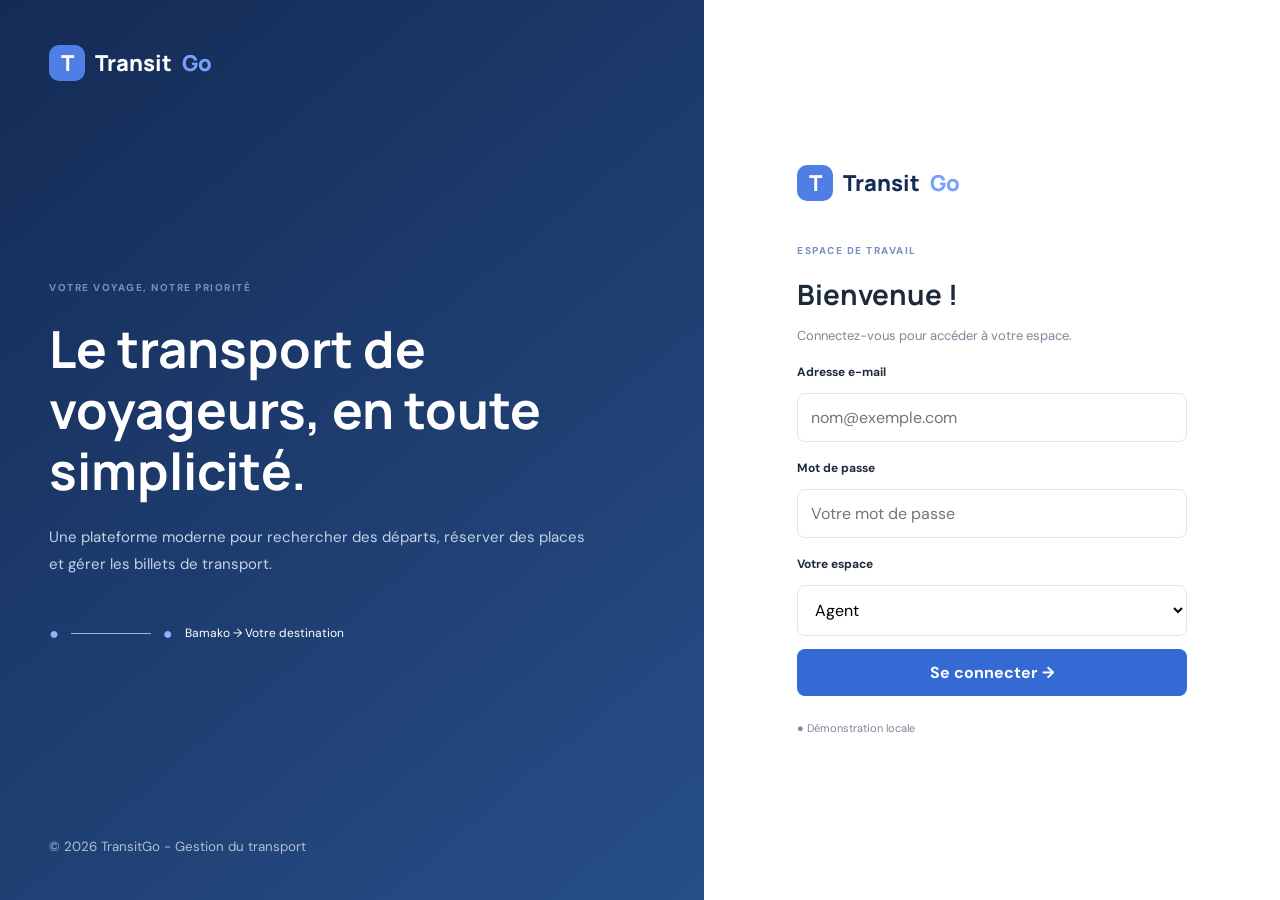
==== index.html @ d8682406 "Ajout de l'interface frontend TransitGo" ====
<!DOCTYPE html>
<html lang="fr">
<head>
    <meta charset="UTF-8">
    <meta name="viewport" content="width=device-width, initial-scale=1.0">
    <title>TransitGo | Transport de voyageurs</title>

    <link rel="stylesheet" href="css/style.css">

    <link href="https://fonts.googleapis.com/css2?family=DM+Sans:wght@400;500;600;700&family=Manrope:wght@500;600;700;800&display=swap" rel="stylesheet">
</head>

<body>

    <!-- NOTIFICATION -->
    <div id="toast" class="toast"></div>

    <!-- PAGE DE CONNEXION -->
    <section id="loginView" class="login-container">

        <div class="login-left">
            <div class="logo">
                <span class="logo-icon">T</span>
                Transit<span>Go</span>
            </div>

            <div class="login-description">
                <span class="eyebrow">VOTRE VOYAGE, NOTRE PRIORITÉ</span>

                <h1>Le transport de voyageurs, en toute simplicité.</h1>

                <p>
                    Une plateforme moderne pour rechercher des départs,
                    réserver des places et gérer les billets de transport.
                </p>

                <div class="route-decoration">
                    <span>●</span>
                    <div></div>
                    <span>●</span>
                    <p>Bamako → Votre destination</p>
                </div>
            </div>

            <small>© 2026 TransitGo - Gestion du transport</small>
        </div>

        <div class="login-right">

            <form id="loginForm" class="login-card">

                <div class="logo dark-logo">
                    <span class="logo-icon">T</span>
                    Transit<span>Go</span>
                </div>

                <span class="eyebrow">ESPACE DE TRAVAIL</span>

                <h2>Bienvenue !</h2>

                <p class="muted">
                    Connectez-vous pour accéder à votre espace.
                </p>

                <label for="email">Adresse e-mail</label>
                <input
                    type="email"
                    id="email"
                    placeholder="nom@exemple.com"
                    required
                >

                <label for="password">Mot de passe</label>
                <input
                    type="password"
                    id="password"
                    placeholder="Votre mot de passe"
                    required
                >

                <label for="role">Votre espace</label>

                <select id="role">
                    <option value="Agent">Agent</option>
                    <option value="Contrôleur">Contrôleur</option>
                    <option value="Administrateur">Administrateur</option>
                </select>

                <button type="submit" class="primary-button">
                    Se connecter →
                </button>

                <p class="login-note">
                    ● Démonstration locale
                </p>

            </form>

        </div>
    </section>


    <!-- APPLICATION PRINCIPALE -->
    <div id="appView" class="hidden">

        <!-- MENU LATÉRAL -->
        <aside class="sidebar" id="sidebar">

            <div class="logo sidebar-logo">
                <span class="logo-icon">T</span>
                Transit<span>Go</span>
            </div>

            <p class="menu-title">MENU PRINCIPAL</p>

            <nav>

                <button class="nav-button active" data-page="dashboard">
                    ▦ Tableau de bord
                </button>

                <button class="nav-button" data-page="departures">
                    ⌁ Rechercher un départ
                </button>

                <button class="nav-button" data-page="seats">
                    ▤ Choisir une place
                </button>

                <button class="nav-button" data-page="tickets">
                    ▧ Mes billets
                </button>

                <button class="nav-button" data-page="control">
                    ✓ Contrôle des billets
                </button>

            </nav>

            <div class="sidebar-bottom">
                <p>Besoin d'aide ?</p>
                <small>Contactez votre responsable.</small>

                <button id="logoutButton" class="logout-button">
                    ↪ Déconnexion
                </button>
            </div>

        </aside>


        <!-- CONTENU PRINCIPAL -->
        <main class="main-content">

            <header class="topbar">

                <div class="breadcrumb">
                    TransitGo / <strong id="pageTitle">Tableau de bord</strong>
                </div>

                <div class="user-info">
                    <div class="avatar" id="avatar">D</div>

                    <div>
                        <strong id="userName">Diaré</strong>
                        <small id="userRole">Agent</small>
                    </div>
                </div>

            </header>


            <div class="content">


                <!-- TABLEAU DE BORD -->
                <section id="dashboard" class="page active">

                    <div class="page-heading">
                        <div>
                            <span class="eyebrow">TABLEAU DE BORD</span>
                            <h1>Bonjour, <span id="helloName">Diaré</span> 👋</h1>
                            <p class="muted">
                                Voici le résumé de votre activité.
                            </p>
                        </div>

                        <button class="primary-button" data-go="departures">
                            + Nouveau départ
                        </button>
                    </div>


                    <div class="stats">

                        <div class="stat-card">
                            <p>Départs disponibles</p>
                            <h2 id="departureCount">04</h2>
                            <small>Trajets programmés</small>
                        </div>

                        <div class="stat-card">
                            <p>Billets enregistrés</p>
                            <h2 id="ticketCount">02</h2>
                            <small>Billets de démonstration</small>
                        </div>

                        <div class="stat-card">
                            <p>Places disponibles</p>
                            <h2 id="seatCount">76</h2>
                            <small>Sur les trajets affichés</small>
                        </div>

                        <div class="stat-card">
                            <p>Embarquements validés</p>
                            <h2 id="boardedCount">01</h2>
                            <small>Contrôles effectués</small>
                        </div>

                    </div>


                    <div class="panel">

                        <div class="panel-heading">
                            <div>
                                <h3>Prochains départs</h3>
                                <p class="muted">Aperçu des trajets programmés</p>
                            </div>

                            <button class="text-button" data-go="departures">
                                Tout voir →
                            </button>
                        </div>

                        <div class="table-container">
                            <table>
                                <thead>
                                    <tr>
                                        <th>TRAJET</th>
                                        <th>HORAIRE</th>
                                        <th>PLACES</th>
                                        <th>TARIF</th>
                                        <th>ÉTAT</th>
                                    </tr>
                                </thead>

                                <tbody id="dashboardRows"></tbody>
                            </table>
                        </div>

                    </div>

                </section>


                <!-- RECHERCHE DES DÉPARTS -->
                <section id="departures" class="page">

                    <div class="page-heading">
                        <div>
                            <span class="eyebrow">VOYAGES</span>
                            <h1>Rechercher un départ</h1>
                            <p class="muted">
                                Trouvez un trajet selon votre destination.
                            </p>
                        </div>
                    </div>

                    <div class="panel">

                        <form id="searchForm" class="search-form">

                            <div>
                                <label for="fromCity">Ville de départ</label>
                                <select id="fromCity">
                                    <option value="">Toutes les villes</option>
                                    <option>Bamako</option>
                                    <option>Ségou</option>
                                    <option>Sikasso</option>
                                    <option>Mopti</option>
                                </select>
                            </div>

                            <div>
                                <label for="toCity">Ville d'arrivée</label>
                                <select id="toCity">
                                    <option value="">Toutes les villes</option>
                                    <option>Bamako</option>
                                    <option>Ségou</option>
                                    <option>Sikasso</option>
                                    <option>Mopti</option>
                                </select>
                            </div>

                            <div>
                                <label for="travelDate">Date du voyage</label>
                                <input type="date" id="travelDate">
                            </div>

                            <button class="primary-button" type="submit">
                                Rechercher
                            </button>

                        </form>

                    </div>

                    <div class="section-heading">
                        <h3>Départs disponibles</h3>
                        <span id="resultCount"></span>
                    </div>

                    <div id="departureResults" class="departure-grid"></div>

                    <div id="emptyDepartures" class="empty-state hidden">
                        <h3>Aucun départ trouvé</h3>
                        <p>Essayez une autre ville ou une autre date.</p>
                    </div>

                </section>


                <!-- SÉLECTION DES PLACES -->
                <section id="seats" class="page">

                    <div class="page-heading">
                        <div>
                            <span class="eyebrow">RÉSERVATION</span>
                            <h1>Choisir une place</h1>
                            <p class="muted">
                                Sélectionnez une place disponible.
                            </p>
                        </div>
                    </div>

                    <div id="noDeparture" class="empty-state">
                        <h3>Aucun départ sélectionné</h3>
                        <p>Recherchez d'abord un trajet.</p>

                        <button class="primary-button" data-go="departures">
                            Rechercher un départ
                        </button>
                    </div>

                    <div id="bookingArea" class="booking-grid hidden">

                        <div class="panel">

                            <h3 id="tripTitle"></h3>
                            <p id="tripDetails" class="muted"></p>

                            <div class="seat-legend">
                                <span>🟦 Disponible</span>
                                <span>🟩 Sélectionnée</span>
                                <span>⬜ Indisponible</span>
                            </div>

                            <div class="bus">
                                <div class="bus-front">AVANT DU BUS</div>

                                <div id="seatMap" class="seat-map"></div>

                                <div class="bus-back">ARRIÈRE DU BUS</div>
                            </div>

                        </div>

                        <div class="panel">

                            <h3>Résumé de réservation</h3>

                            <p class="summary-line">
                                Trajet :
                                <strong id="summaryRoute">—</strong>
                            </p>

                            <p class="summary-line">
                                Place :
                                <strong id="summarySeat">Aucune</strong>
                            </p>

                            <p class="summary-line">
                                Tarif :
                                <strong id="summaryPrice">—</strong>
                            </p>

                            <hr>

                            <p class="summary-total">
                                Total :
                                <strong id="summaryTotal">—</strong>
                            </p>

                            <button
                                id="confirmBooking"
                                class="primary-button full-button"
                                disabled
                            >
                                Confirmer la réservation
                            </button>

                        </div>

                    </div>

                </section>


                <!-- BILLETS -->
                <section id="tickets" class="page">

                    <div class="page-heading">
                        <div>
                            <span class="eyebrow">BILLETTERIE</span>
                            <h1>Mes billets</h1>
                            <p class="muted">
                                Consultez les billets enregistrés.
                            </p>
                        </div>

                        <button id="exportTickets" class="secondary-button">
                            ↓ Exporter CSV
                        </button>
                    </div>

                    <div class="panel">

                        <input
                            id="ticketSearch"
                            class="search-input"
                            placeholder="Rechercher un billet..."
                        >

                        <div class="table-container">
                            <table>
                                <thead>
                                    <tr>
                                        <th>RÉFÉRENCE</th>
                                        <th>VOYAGEUR</th>
                                        <th>TRAJET</th>
                                        <th>PLACE</th>
                                        <th>STATUT</th>
                                        <th>EMBARQUEMENT</th>
                                    </tr>
                                </thead>

                                <tbody id="ticketRows"></tbody>
                            </table>
                        </div>

                        <div id="emptyTickets" class="empty-state hidden">
                            <h3>Aucun billet enregistré</h3>
                            <p>Les billets créés apparaîtront ici.</p>
                        </div>

                    </div>

                </section>


                <!-- CONTRÔLE DES BILLETS -->
                <section id="control" class="page">

                    <div class="page-heading">
                        <div>
                            <span class="eyebrow">ESPACE CONTRÔLEUR</span>
                            <h1>Contrôle des billets</h1>
                            <p class="muted">
                                Vérifiez les billets avant l'embarquement.
                            </p>
                        </div>
                    </div>

                    <div class="control-grid">

                        <div class="panel control-panel">

                            <div class="control-icon">✓</div>

                            <h3>Vérifier un billet</h3>

                            <p class="muted">
                                Entrez la référence présente sur le billet.
                            </p>

                            <form id="controlForm">

                                <label for="ticketReference">
                                    Référence du billet
                                </label>

                                <input
                                    id="ticketReference"
                                    placeholder="Exemple : TG-1001"
                                    required
                                >

                                <button class="primary-button" type="submit">
                                    Vérifier le billet
                                </button>

                            </form>

                            <div id="controlResult" class="control-result hidden"></div>

                        </div>


                        <div class="panel">

                            <h3>Règles de contrôle</h3>

                            <div class="rule">
                                <strong>01</strong>
                                <div>
                                    <b>Billet valide</b>
                                    <p>La référence doit correspondre à un billet existant.</p>
                                </div>
                            </div>

                            <div class="rule">
                                <strong>02</strong>
                                <div>
                                    <b>Un seul embarquement</b>
                                    <p>Un billet déjà contrôlé ne peut pas être accepté une deuxième fois.</p>
                                </div>
                            </div>

                            <div class="rule">
                                <strong>03</strong>
                                <div>
                                    <b>Traçabilité</b>
                                    <p>Le résultat du contrôle doit être conservé.</p>
                                </div>
                            </div>

                            <div class="notice">
                                Ces règles devront également être vérifiées par le backend Django.
                            </div>

                        </div>

                    </div>

                </section>

            </div>

        </main>

    </div>

    <script src="js/app.js"></script>

</body>
</html>
---- css/style.css ----
:root {
    --navy: #142b55;
    --blue: #3569d4;
    --blue-light: #edf3ff;
    --green: #16865b;
    --background: #f5f7fb;
    --white: #ffffff;
    --text: #1d2a3b;
    --muted: #7b8798;
    --border: #e8edf4;
}

* {
    margin: 0;
    padding: 0;
    box-sizing: border-box;
}

body {
    font-family: "DM Sans", Arial, sans-serif;
    background: var(--background);
    color: var(--text);
}

h1, h2, h3 {
    font-family: "Manrope", sans-serif;
}

button, input, select {
    font: inherit;
}

button {
    cursor: pointer;
}

.hidden {
    display: none !important;
}

.muted {
    color: var(--muted);
    font-size: 13px;
    line-height: 1.6;
}

.eyebrow {
    color: #7890b6;
    font-size: 10px;
    font-weight: 800;
    letter-spacing: 1.5px;
}


/* LOGO */

.logo {
    display: flex;
    align-items: center;
    gap: 10px;
    color: white;
    font-family: "Manrope", sans-serif;
    font-size: 22px;
    font-weight: 800;
}

.logo > span:last-child {
    color: #78a1ff;
}

.logo-icon {
    width: 36px;
    height: 36px;
    background: #4f7ee5;
    border-radius: 10px;
    display: grid;
    place-items: center;
    color: white !important;
}


/* CONNEXION */

.login-container {
    min-height: 100vh;
    display: grid;
    grid-template-columns: 1.1fr 0.9fr;
    background: white;
}

.login-left {
    background: linear-gradient(140deg, #142b55, #274e88);
    padding: 45px 7%;
    display: flex;
    flex-direction: column;
    justify-content: space-between;
    color: white;
}

.login-description {
    max-width: 550px;
    margin: auto 0;
    padding: 50px 0;
}

.login-description h1 {
    font-size: clamp(35px, 4vw, 55px);
    line-height: 1.2;
    margin: 22px 0;
}

.login-description p {
    color: #c4d2e8;
    line-height: 1.8;
    font-size: 15px;
}

.route-decoration {
    margin-top: 45px;
    color: #8db3ff;
    display: flex;
    align-items: center;
    gap: 12px;
}

.route-decoration div {
    width: 80px;
    border-top: 1px solid #8db3ff;
}

.route-decoration p {
    font-size: 12px;
    color: white;
}

.login-left > small {
    color: #aebed7;
}

.login-right {
    display: grid;
    place-items: center;
    padding: 30px;
}

.login-card {
    width: 100%;
    max-width: 390px;
    display: flex;
    flex-direction: column;
    gap: 13px;
}

.dark-logo {
    color: var(--navy);
    margin-bottom: 30px;
}

.login-card h2 {
    margin-top: 5px;
    font-size: 28px;
}

.login-card label,
label {
    font-size: 12px;
    font-weight: 700;
    margin-top: 5px;
}

.login-card input,
.login-card select,
input,
select {
    padding: 13px;
    border: 1px solid #dfe5ee;
    border-radius: 8px;
    outline: none;
    background: white;
}

input:focus,
select:focus {
    border-color: var(--blue);
    box-shadow: 0 0 0 3px #edf3ff;
}

.login-note {
    color: var(--muted);
    font-size: 11px;
    margin-top: 12px;
}


/* BOUTONS */

.primary-button {
    border: none;
    background: var(--blue);
    color: white;
    padding: 13px 18px;
    border-radius: 8px;
    font-weight: 700;
    transition: 0.2s;
}

.primary-button:hover {
    background: #2859bf;
    transform: translateY(-1px);
}

.primary-button:disabled {
    opacity: 0.45;
    cursor: not-allowed;
    transform: none;
}

.secondary-button {
    background: white;
    color: var(--navy);
    border: 1px solid var(--border);
    padding: 12px 16px;
    border-radius: 8px;
}

.full-button {
    width: 100%;
}


/* MENU LATÉRAL */

.sidebar {
    width: 250px;
    height: 100vh;
    position: fixed;
    top: 0;
    left: 0;
    background: var(--navy);
    color: white;
    padding: 28px 18px;
    display: flex;
    flex-direction: column;
    z-index: 10;
}

.sidebar-logo {
    margin-bottom: 45px;
}

.menu-title {
    color: #879bbb;
    font-size: 10px;
    font-weight: bold;
    letter-spacing: 1px;
    margin: 0 10px 15px;
}

.sidebar nav {
    display: flex;
    flex-direction: column;
    gap: 8px;
}

.nav-button {
    background: transparent;
    border: none;
    color: #bdc9dc;
    text-align: left;
    padding: 14px;
    border-radius: 8px;
    font-size: 12px;
    font-weight: 600;
}

.nav-button:hover,
.nav-button.active {
    background: #274477;
    color: white;
}

.sidebar-bottom {
    margin-top: auto;
    background: #1e3a68;
    padding: 16px;
    border-radius: 10px;
}

.sidebar-bottom p {
    font-size: 12px;
    font-weight: bold;
}

.sidebar-bottom small {
    color: #aebed6;
    font-size: 10px;
}

.logout-button {
    background: transparent;
    border: none;
    color: white;
    display: block;
    margin-top: 20px;
    padding: 8px 0;
}


/* CONTENU */

.main-content {
    margin-left: 250px;
    min-height: 100vh;
}

.topbar {
    height: 75px;
    background: white;
    border-bottom: 1px solid var(--border);
    display: flex;
    justify-content: space-between;
    align-items: center;
    padding: 0 35px;
}

.breadcrumb {
    color: #9aa5b5;
    font-size: 12px;
}

.breadcrumb strong {
    color: var(--text);
}

.user-info {
    display: flex;
    align-items: center;
    gap: 10px;
    font-size: 12px;
}

.user-info small {
    display: block;
    color: var(--muted);
    margin-top: 4px;
}

.avatar {
    width: 36px;
    height: 36px;
    background: #e9efff;
    color: var(--blue);
    display: grid;
    place-items: center;
    border-radius: 50%;
    font-weight: bold;
}

.content {
    padding: 32px;
    max-width: 1600px;
    margin: auto;
}

.page {
    display: none;
}

.page.active {
    display: block;
}

.page-heading {
    display: flex;
    justify-content: space-between;
    align-items: center;
    gap: 20px;
    margin-bottom: 27px;
}

.page-heading h1 {
    font-size: 29px;
    margin: 8px 0;
}


/* STATISTIQUES */

.stats {
    display: grid;
    grid-template-columns: repeat(4, 1fr);
    gap: 16px;
    margin-bottom: 22px;
}

.stat-card {
    background: white;
    border: 1px solid var(--border);
    border-radius: 14px;
    padding: 20px;
}

.stat-card p {
    color: var(--muted);
    font-size: 12px;
}

.stat-card h2 {
    font-size: 30px;
    margin: 14px 0 7px;
    color: var(--navy);
}

.stat-card small {
    color: var(--green);
    font-size: 10px;
}


/* PANNEAUX */

.panel {
    background: white;
    padding: 22px;
    border: 1px solid var(--border);
    border-radius: 14px;
    box-shadow: 0 8px 25px rgba(25,45,80,0.04);
}

.panel-heading {
    display: flex;
    justify-content: space-between;
    align-items: center;
    margin-bottom: 20px;
}

.panel-heading p {
    margin-top: 5px;
}

.text-button {
    background: transparent;
    border: none;
    color: var(--blue);
    font-weight: bold;
    font-size: 12px;
}


/* TABLEAUX */

.table-container {
    width: 100%;
    overflow-x: auto;
}

table {
    width: 100%;
    border-collapse: collapse;
    white-space: nowrap;
}

th {
    text-align: left;
    padding: 14px 10px;
    color: #98a2b1;
    font-size: 10px;
    border-bottom: 1px solid var(--border);
}

td {
    padding: 16px 10px;
    font-size: 11px;
    border-bottom: 1px solid #f0f2f6;
}

.status {
    padding: 6px 10px;
    border-radius: 20px;
    font-size: 10px;
    background: #e9f7f0;
    color: var(--green);
}

.status-warning {
    background: #fff5e7;
    color: #c47b20;
}


/* RECHERCHE */

.search-form {
    display: grid;
    grid-template-columns: repeat(4, 1fr);
    gap: 15px;
    align-items: end;
}

.search-form > div {
    display: flex;
    flex-direction: column;
    gap: 9px;
}

.search-form input,
.search-form select {
    width: 100%;
}

.section-heading {
    display: flex;
    justify-content: space-between;
    margin: 25px 0 15px;
}

.departure-grid {
    display: grid;
    grid-template-columns: repeat(2, 1fr);
    gap: 16px;
}

.departure-card {
    background: white;
    border: 1px solid var(--border);
    border-radius: 13px;
    padding: 20px;
}

.departure-card h3 {
    color: var(--navy);
    margin-bottom: 15px;
}

.departure-card p {
    font-size: 12px;
    color: var(--muted);
    margin: 9px 0;
}

.departure-card button {
    margin-top: 12px;
}

.price {
    font-size: 18px;
    color: var(--navy);
    font-weight: bold;
}


/* PLACES */

.booking-grid {
    display: grid;
    grid-template-columns: 1.4fr 0.8fr;
    gap: 18px;
}

.seat-legend {
    display: flex;
    flex-wrap: wrap;
    gap: 15px;
    margin: 22px 0;
    color: var(--muted);
    font-size: 11px;
}

.bus {
    max-width: 430px;
    margin: auto;
    padding: 20px;
    border: 2px solid #dce5f1;
    border-radius: 40px 40px 18px 18px;
    background: #fbfcff;
}

.bus-front,
.bus-back {
    text-align: center;
    font-size: 10px;
    color: #8796ad;
    padding: 12px;
}

.bus-front {
    border-bottom: 1px dashed #d5deeb;
}

.bus-back {
    border-top: 1px dashed #d5deeb;
}

.seat-map {
    display: grid;
    grid-template-columns: repeat(4, 1fr);
    gap: 12px;
    padding: 20px 5px;
}

.seat {
    height: 43px;
    border: 1px solid #d5dfef;
    background: #edf2fa;
    border-radius: 8px;
    color: #536783;
    font-weight: bold;
}

.seat.selected {
    background: var(--green);
    color: white;
}

.seat:disabled {
    background: #dce1e9;
    cursor: not-allowed;
}

.summary-line {
    display: flex;
    justify-content: space-between;
    gap: 10px;
    margin: 20px 0;
    color: var(--muted);
    font-size: 12px;
}

.summary-line strong,
.summary-total strong {
    color: var(--navy);
}

.summary-total {
    display: flex;
    justify-content: space-between;
    margin: 20px 0;
}


/* CONTRÔLE */

.control-grid {
    display: grid;
    grid-template-columns: 1.1fr 0.9fr;
    gap: 18px;
}

.control-panel {
    text-align: center;
}

.control-icon {
    width: 60px;
    height: 60px;
    border-radius: 18px;
    background: #e9f7f0;
    color: var(--green);
    font-size: 30px;
    display: grid;
    place-items: center;
    margin: 0 auto 20px;
}

.control-panel form {
    display: flex;
    flex-direction: column;
    gap: 12px;
    text-align: left;
    margin-top: 25px;
}

.control-result {
    padding: 15px;
    border-radius: 9px;
    margin-top: 18px;
    font-size: 12px;
    text-align: left;
    line-height: 1.6;
}

.success {
    background: #e9f7f0;
    color: var(--green);
}

.error {
    background: #fff0f0;
    color: #b33d48;
}

.rule {
    display: flex;
    gap: 13px;
    margin: 22px 0;
}

.rule strong {
    color: var(--blue);
    background: var(--blue-light);
    padding: 8px;
    border-radius: 7px;
    height: fit-content;
}

.rule p {
    font-size: 11px;
    color: var(--muted);
    margin-top: 5px;
}

.notice {
    background: #fff7e9;
    color: #946b2b;
    padding: 14px;
    border-radius: 8px;
    font-size: 11px;
}


/* ÉTATS VIDES ET NOTIFICATIONS */

.empty-state {
    text-align: center;
    background: white;
    padding: 40px 20px;
    border: 1px dashed #d8e0ec;
    border-radius: 13px;
    margin-top: 20px;
}

.empty-state p {
    color: var(--muted);
    font-size: 12px;
    margin: 10px 0 18px;
}

.search-input {
    width: 100%;
    margin-bottom: 20px;
}

.toast {
    position: fixed;
    right: 20px;
    top: 20px;
    background: var(--navy);
    color: white;
    padding: 15px 20px;
    border-radius: 9px;
    z-index: 100;
    display: none;
}

.toast.show {
    display: block;
}


/* RESPONSIVE : TÉLÉPHONES ET TABLETTES */

@media (max-width: 1050px) {

    .stats {
        grid-template-columns: repeat(2, 1fr);
    }

    .booking-grid,
    .control-grid {
        grid-template-columns: 1fr;
    }

    .search-form {
        grid-template-columns: repeat(2, 1fr);
    }

}

@media (max-width: 760px) {

    .login-container {
        grid-template-columns: 1fr;
    }

    .login-left {
        display: none;
    }

    .sidebar {
        width: 100%;
        height: auto;
        position: relative;
    }

    .sidebar-logo {
        margin-bottom: 20px;
    }

    .sidebar-bottom {
        display: none;
    }

    .main-content {
        margin-left: 0;
    }

    .topbar {
        padding: 15px;
        height: auto;
    }

    .content {
        padding: 18px;
    }

    .page-heading {
        align-items: flex-start;
        flex-direction: column;
    }

    .stats {
        grid-template-columns: repeat(2, 1fr);
    }

    .departure-grid {
        grid-template-columns: 1fr;
    }

    .search-form {
        grid-template-columns: 1fr;
    }

}

@media (max-width: 390px) {

    .stats {
        grid-template-columns: 1fr;
    }

}
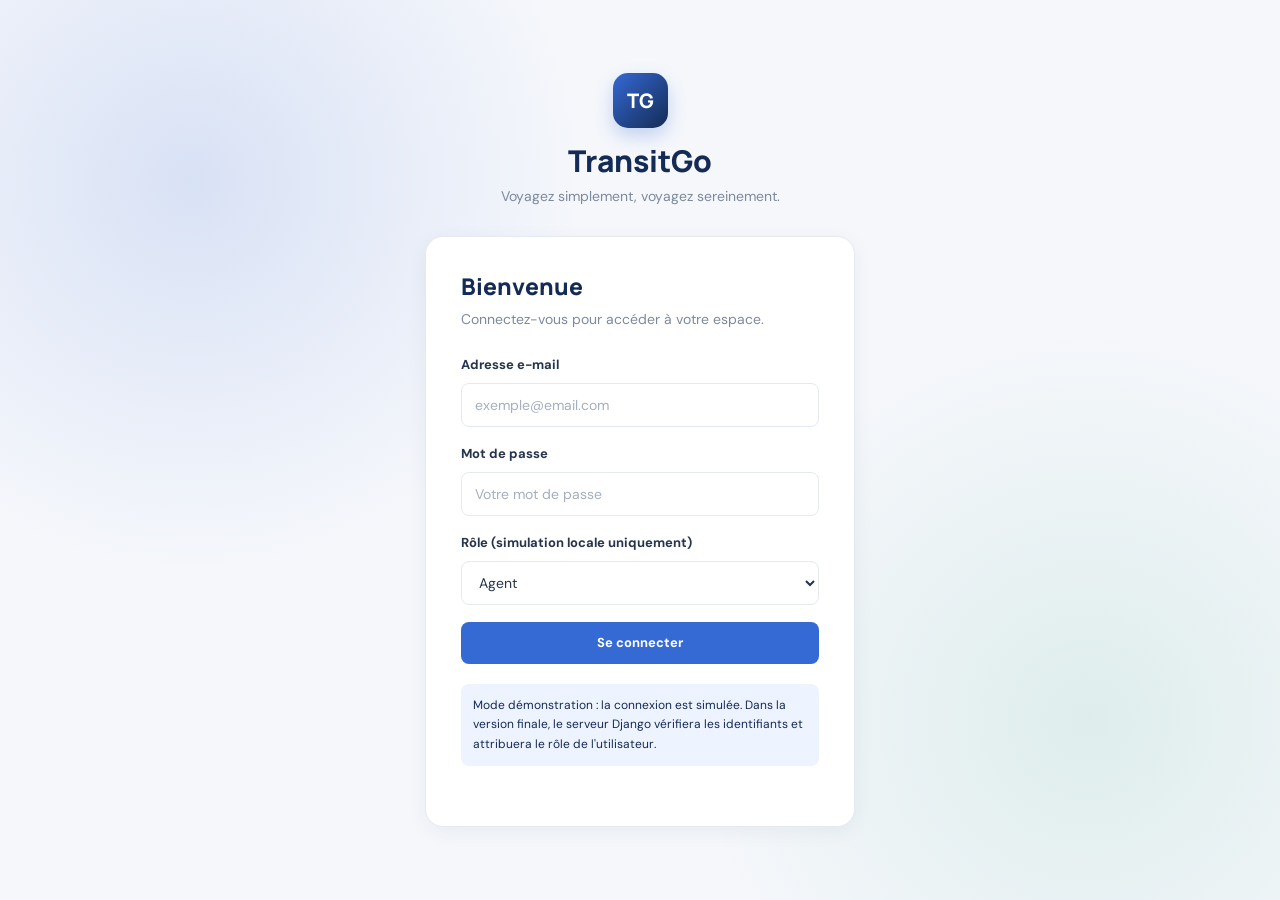
==== commit 9fd1e8b3: "Sauvegarde et mise à jour du frontend TransitGo" ====
--- a/index.html
+++ b/index.html
@@ -3,146 +3,135 @@
 <head>
     <meta charset="UTF-8">
     <meta name="viewport" content="width=device-width, initial-scale=1.0">
+    <meta name="description" content="TransitGo - Application de gestion de transport de voyageurs">
     <title>TransitGo | Transport de voyageurs</title>
 
+    <link rel="preconnect" href="https://fonts.googleapis.com">
+    <link rel="preconnect" href="https://fonts.gstatic.com" crossorigin>
+    <link href="https://fonts.googleapis.com/css2?family=DM+Sans:wght@400;500;600;700&family=Manrope:wght@400;500;600;700;800&display=swap" rel="stylesheet">
+
     <link rel="stylesheet" href="css/style.css">
-
-    <link href="https://fonts.googleapis.com/css2?family=DM+Sans:wght@400;500;600;700&family=Manrope:wght@500;600;700;800&display=swap" rel="stylesheet">
 </head>
 
 <body>
 
-    <!-- NOTIFICATION -->
-    <div id="toast" class="toast"></div>
-
-    <!-- PAGE DE CONNEXION -->
-    <section id="loginView" class="login-container">
-
-        <div class="login-left">
-            <div class="logo">
-                <span class="logo-icon">T</span>
-                Transit<span>Go</span>
+    <!-- ==================== CONNEXION ==================== -->
+    <section id="loginView" class="login-view">
+        <div class="login-container">
+
+            <div class="login-brand">
+                <div class="brand-logo">TG</div>
+                <h1>TransitGo</h1>
+                <p>Voyagez simplement, voyagez sereinement.</p>
             </div>
 
-            <div class="login-description">
-                <span class="eyebrow">VOTRE VOYAGE, NOTRE PRIORITÉ</span>
-
-                <h1>Le transport de voyageurs, en toute simplicité.</h1>
-
-                <p>
-                    Une plateforme moderne pour rechercher des départs,
-                    réserver des places et gérer les billets de transport.
+            <div class="login-card">
+                <h2>Bienvenue</h2>
+                <p>Connectez-vous pour accéder à votre espace.</p>
+
+                <form id="loginForm">
+                    <div class="form-group">
+                        <label for="email">Adresse e-mail</label>
+                        <input type="email" id="email" placeholder="exemple@email.com" required>
+                    </div>
+
+                    <div class="form-group">
+                        <label for="password">Mot de passe</label>
+                        <input type="password" id="password" placeholder="Votre mot de passe" required>
+                    </div>
+
+                    <div class="form-group">
+                        <label for="role">Rôle (simulation locale uniquement)</label>
+                        <select id="role">
+                            <option value="Agent">Agent</option>
+                            <option value="Contrôleur">Contrôleur</option>
+                            <option value="Administrateur">Administrateur</option>
+                        </select>
+                    </div>
+
+                    <button type="submit" class="btn btn-primary btn-full">
+                        Se connecter
+                    </button>
+                </form>
+
+                <p class="demo-notice">
+                    Mode démonstration : la connexion est simulée.
+                    Dans la version finale, le serveur Django vérifiera
+                    les identifiants et attribuera le rôle de l'utilisateur.
                 </p>
-
-                <div class="route-decoration">
-                    <span>●</span>
-                    <div></div>
-                    <span>●</span>
-                    <p>Bamako → Votre destination</p>
-                </div>
             </div>
-
-            <small>© 2026 TransitGo - Gestion du transport</small>
-        </div>
-
-        <div class="login-right">
-
-            <form id="loginForm" class="login-card">
-
-                <div class="logo dark-logo">
-                    <span class="logo-icon">T</span>
-                    Transit<span>Go</span>
-                </div>
-
-                <span class="eyebrow">ESPACE DE TRAVAIL</span>
-
-                <h2>Bienvenue !</h2>
-
-                <p class="muted">
-                    Connectez-vous pour accéder à votre espace.
-                </p>
-
-                <label for="email">Adresse e-mail</label>
-                <input
-                    type="email"
-                    id="email"
-                    placeholder="nom@exemple.com"
-                    required
-                >
-
-                <label for="password">Mot de passe</label>
-                <input
-                    type="password"
-                    id="password"
-                    placeholder="Votre mot de passe"
-                    required
-                >
-
-                <label for="role">Votre espace</label>
-
-                <select id="role">
-                    <option value="Agent">Agent</option>
-                    <option value="Contrôleur">Contrôleur</option>
-                    <option value="Administrateur">Administrateur</option>
-                </select>
-
-                <button type="submit" class="primary-button">
-                    Se connecter →
-                </button>
-
-                <p class="login-note">
-                    ● Démonstration locale
-                </p>
-
-            </form>
 
         </div>
     </section>
 
 
-    <!-- APPLICATION PRINCIPALE -->
-    <div id="appView" class="hidden">
-
-        <!-- MENU LATÉRAL -->
-        <aside class="sidebar" id="sidebar">
-
-            <div class="logo sidebar-logo">
-                <span class="logo-icon">T</span>
-                Transit<span>Go</span>
+    <!-- ==================== APPLICATION ==================== -->
+    <div id="appView" class="app-layout hidden">
+
+        <!-- SIDEBAR -->
+        <aside class="sidebar">
+
+            <div class="sidebar-brand">
+                <div class="brand-logo">TG</div>
+                <div>
+                    <h2>TransitGo</h2>
+                    <span>Transport de voyageurs</span>
+                </div>
             </div>
 
-            <p class="menu-title">MENU PRINCIPAL</p>
-
-            <nav>
-
-                <button class="nav-button active" data-page="dashboard">
-                    ▦ Tableau de bord
-                </button>
-
-                <button class="nav-button" data-page="departures">
-                    ⌁ Rechercher un départ
-                </button>
-
-                <button class="nav-button" data-page="seats">
-                    ▤ Choisir une place
-                </button>
-
-                <button class="nav-button" data-page="tickets">
-                    ▧ Mes billets
-                </button>
-
-                <button class="nav-button" data-page="control">
-                    ✓ Contrôle des billets
+            <div class="sidebar-user">
+                <div class="user-avatar">TG</div>
+                <div>
+                    <strong id="userName">Utilisateur</strong>
+                    <span id="userRole">Agent</span>
+                </div>
+            </div>
+
+            <nav class="sidebar-nav">
+
+                <p class="nav-label">MENU PRINCIPAL</p>
+
+                <button class="nav-link active" data-page="dashboard">
+                    <span>▦</span> Tableau de bord
+                </button>
+
+                <button class="nav-link" data-page="departures" data-roles="Agent">
+                    <span>🚌</span> Départs
+                </button>
+
+                <button class="nav-link" data-page="seats" data-roles="Agent">
+                    <span>💺</span> Réservation
+                </button>
+
+                <button class="nav-link" data-page="tickets">
+                    <span>🎫</span> Billets
+                </button>
+
+                <button class="nav-link" data-page="control" data-roles="Contrôleur">
+                    <span>✓</span> Contrôle des billets
+                </button>
+
+                <p class="nav-label admin-nav-label" data-roles="Administrateur">
+                    ADMINISTRATION
+                </p>
+
+                <button class="nav-link" data-page="admin" data-roles="Administrateur">
+                    <span>🚌</span> Gestion des départs
+                </button>
+
+                <button class="nav-link" data-page="adminTickets" data-roles="Administrateur">
+                    <span>🎫</span> Gestion des billets
+                </button>
+
+                <button class="nav-link" data-page="adminUsers" data-roles="Administrateur">
+                    <span>👥</span> Gestion des utilisateurs
                 </button>
 
             </nav>
 
             <div class="sidebar-bottom">
-                <p>Besoin d'aide ?</p>
-                <small>Contactez votre responsable.</small>
-
-                <button id="logoutButton" class="logout-button">
-                    ↪ Déconnexion
+                <button id="logoutBtn" class="logout-btn">
+                    <span>↪</span> Déconnexion
                 </button>
             </div>
 
@@ -153,403 +142,600 @@
         <main class="main-content">
 
             <header class="topbar">
-
-                <div class="breadcrumb">
-                    TransitGo / <strong id="pageTitle">Tableau de bord</strong>
-                </div>
-
-                <div class="user-info">
-                    <div class="avatar" id="avatar">D</div>
-
+                <div>
+                    <p class="topbar-subtitle">Espace de travail</p>
+                    <h1 id="pageTitle">Tableau de bord</h1>
+                </div>
+
+                <div class="topbar-right">
+                    <span class="connection-status">
+                        <span class="status-dot"></span>
+                        Démonstration locale
+                    </span>
+                </div>
+            </header>
+
+
+            <!-- ==================== TABLEAU DE BORD ==================== -->
+            <section id="dashboard" class="page active">
+
+                <div class="welcome-section">
                     <div>
-                        <strong id="userName">Diaré</strong>
-                        <small id="userRole">Agent</small>
-                    </div>
-                </div>
-
-            </header>
-
-
-            <div class="content">
-
-
-                <!-- TABLEAU DE BORD -->
-                <section id="dashboard" class="page active">
-
-                    <div class="page-heading">
-                        <div>
-                            <span class="eyebrow">TABLEAU DE BORD</span>
-                            <h1>Bonjour, <span id="helloName">Diaré</span> 👋</h1>
-                            <p class="muted">
-                                Voici le résumé de votre activité.
-                            </p>
-                        </div>
-
-                        <button class="primary-button" data-go="departures">
-                            + Nouveau départ
+                        <h2>Bienvenue sur TransitGo 👋</h2>
+                        <p>Voici un aperçu de votre activité.</p>
+                    </div>
+                </div>
+
+                <div class="stats-grid">
+
+                    <div class="stat-card">
+                        <div class="stat-icon blue">🚌</div>
+                        <div>
+                            <p>Total des départs</p>
+                            <h3 id="statDepartures">0</h3>
+                        </div>
+                    </div>
+
+                    <div class="stat-card">
+                        <div class="stat-icon green">🎫</div>
+                        <div>
+                            <p>Billets générés</p>
+                            <h3 id="statTickets">0</h3>
+                        </div>
+                    </div>
+
+                    <div class="stat-card">
+                        <div class="stat-icon orange">💰</div>
+                        <div>
+                            <p>Billets payés</p>
+                            <h3 id="statPaid">0</h3>
+                        </div>
+                    </div>
+
+                    <div class="stat-card">
+                        <div class="stat-icon purple">✓</div>
+                        <div>
+                            <p>Voyages contrôlés</p>
+                            <h3 id="statBoarded">0</h3>
+                        </div>
+                    </div>
+
+                </div>
+
+                <div class="panel">
+                    <div class="panel-header">
+                        <div>
+                            <h2>Prochains départs</h2>
+                            <p>Consultez les voyages programmés.</p>
+                        </div>
+                    </div>
+
+                    <div class="table-responsive">
+                        <table>
+                            <thead>
+                                <tr>
+                                    <th>Trajet</th>
+                                    <th>Date</th>
+                                    <th>Heure</th>
+                                    <th>Places disponibles</th>
+                                </tr>
+                            </thead>
+                            <tbody id="upcomingDepartures"></tbody>
+                        </table>
+                    </div>
+
+                    <div id="dashboardEmpty" class="empty-state hidden">
+                        Aucun départ disponible pour le moment.
+                    </div>
+                </div>
+
+            </section>
+
+
+            <!-- ==================== DÉPARTS AGENT ==================== -->
+            <section id="departures" class="page">
+
+                <div class="section-heading">
+                    <div>
+                        <h2>Rechercher un départ</h2>
+                        <p>Recherchez un voyage selon votre destination.</p>
+                    </div>
+                </div>
+
+                <div class="panel">
+                    <form id="departureSearchForm" class="search-form">
+
+                        <div class="form-group">
+                            <label for="searchFrom">Ville de départ</label>
+                            <input type="text" id="searchFrom" placeholder="Ex : Bamako">
+                        </div>
+
+                        <div class="form-group">
+                            <label for="searchTo">Ville d'arrivée</label>
+                            <input type="text" id="searchTo" placeholder="Ex : Ségou">
+                        </div>
+
+                        <div class="form-group">
+                            <label for="searchDate">Date du voyage</label>
+                            <input type="date" id="searchDate">
+                        </div>
+
+                        <button type="submit" class="btn btn-primary">
+                            Rechercher
                         </button>
-                    </div>
-
-
-                    <div class="stats">
-
-                        <div class="stat-card">
-                            <p>Départs disponibles</p>
-                            <h2 id="departureCount">04</h2>
-                            <small>Trajets programmés</small>
-                        </div>
-
-                        <div class="stat-card">
-                            <p>Billets enregistrés</p>
-                            <h2 id="ticketCount">02</h2>
-                            <small>Billets de démonstration</small>
-                        </div>
-
-                        <div class="stat-card">
-                            <p>Places disponibles</p>
-                            <h2 id="seatCount">76</h2>
-                            <small>Sur les trajets affichés</small>
-                        </div>
-
-                        <div class="stat-card">
-                            <p>Embarquements validés</p>
-                            <h2 id="boardedCount">01</h2>
-                            <small>Contrôles effectués</small>
-                        </div>
-
-                    </div>
-
+
+                    </form>
+                </div>
+
+                <div id="departureResults" class="departure-grid"></div>
+
+                <div id="departureEmpty" class="empty-state hidden">
+                    Aucun départ ne correspond à votre recherche.
+                </div>
+
+            </section>
+
+
+            <!-- ==================== RÉSERVATION ==================== -->
+            <section id="seats" class="page">
+
+                <div class="section-heading">
+                    <div>
+                        <h2>Réservation d'un billet</h2>
+                        <p>Sélectionnez une place et renseignez les informations du voyageur.</p>
+                    </div>
+                </div>
+
+                <div id="selectedDepartureInfo" class="panel hidden">
+                    <h3>Voyage sélectionné</h3>
+                    <div id="selectedDepartureDetails"></div>
+                </div>
+
+                <div class="booking-layout">
 
                     <div class="panel">
-
-                        <div class="panel-heading">
+                        <div class="panel-header">
                             <div>
-                                <h3>Prochains départs</h3>
-                                <p class="muted">Aperçu des trajets programmés</p>
-                            </div>
-
-                            <button class="text-button" data-go="departures">
-                                Tout voir →
+                                <h3>Choix de la place</h3>
+                                <p>Sélectionnez une place disponible.</p>
+                            </div>
+                        </div>
+
+                        <div class="seat-legend">
+                            <span><i class="seat-example available"></i> Disponible</span>
+                            <span><i class="seat-example selected"></i> Sélectionnée</span>
+                            <span><i class="seat-example occupied"></i> Occupée</span>
+                        </div>
+
+                        <div id="seatMap" class="seat-map"></div>
+
+                        <p id="selectedSeatText" class="selected-seat-text">
+                            Aucune place sélectionnée.
+                        </p>
+                    </div>
+
+
+                    <div class="panel">
+                        <h3>Informations du voyageur</h3>
+
+                        <form id="bookingForm">
+
+                            <div class="form-group">
+                                <label for="passengerName">Nom complet</label>
+                                <input type="text" id="passengerName" required>
+                            </div>
+
+                            <div class="form-group">
+                                <label for="passengerPhone">Téléphone</label>
+                                <input type="tel" id="passengerPhone" required>
+                            </div>
+
+                            <div class="form-group">
+                                <label for="paymentMethod">Mode de paiement</label>
+                                <select id="paymentMethod" required>
+                                    <option value="">Choisir un mode de paiement</option>
+                                    <option value="Orange Money">Orange Money</option>
+                                    <option value="Moov Money">Moov Money</option>
+                                    <option value="Espèces">Espèces</option>
+                                </select>
+                            </div>
+
+                            <div class="payment-info">
+                                <strong>Important :</strong>
+                                le paiement est simulé dans cette démonstration.
+                                Aucun argent réel n'est débité.
+                            </div>
+
+                            <button type="submit" class="btn btn-primary btn-full">
+                                Confirmer le paiement et générer le billet
                             </button>
-                        </div>
-
-                        <div class="table-container">
-                            <table>
-                                <thead>
-                                    <tr>
-                                        <th>TRAJET</th>
-                                        <th>HORAIRE</th>
-                                        <th>PLACES</th>
-                                        <th>TARIF</th>
-                                        <th>ÉTAT</th>
-                                    </tr>
-                                </thead>
-
-                                <tbody id="dashboardRows"></tbody>
-                            </table>
-                        </div>
-
-                    </div>
-
-                </section>
-
-
-                <!-- RECHERCHE DES DÉPARTS -->
-                <section id="departures" class="page">
-
-                    <div class="page-heading">
-                        <div>
-                            <span class="eyebrow">VOYAGES</span>
-                            <h1>Rechercher un départ</h1>
-                            <p class="muted">
-                                Trouvez un trajet selon votre destination.
-                            </p>
-                        </div>
-                    </div>
-
-                    <div class="panel">
-
-                        <form id="searchForm" class="search-form">
-
-                            <div>
-                                <label for="fromCity">Ville de départ</label>
-                                <select id="fromCity">
-                                    <option value="">Toutes les villes</option>
-                                    <option>Bamako</option>
-                                    <option>Ségou</option>
-                                    <option>Sikasso</option>
-                                    <option>Mopti</option>
+
+                        </form>
+                    </div>
+
+                </div>
+
+            </section>
+
+
+            <!-- ==================== BILLETS ==================== -->
+            <section id="tickets" class="page">
+
+                <div class="section-heading">
+                    <div>
+                        <h2>Billets</h2>
+                        <p>Consultez et recherchez les billets enregistrés.</p>
+                    </div>
+                </div>
+
+                <div class="panel">
+
+                    <div class="search-toolbar">
+                        <input
+                            type="search"
+                            id="ticketSearch"
+                            placeholder="Rechercher par référence, voyageur ou trajet..."
+                        >
+
+                        <button id="exportTicketsBtn" class="btn btn-secondary">
+                            Exporter en CSV
+                        </button>
+                    </div>
+
+                    <div class="table-responsive">
+                        <table>
+                            <thead>
+                                <tr>
+                                    <th>Référence</th>
+                                    <th>Voyageur</th>
+                                    <th>Trajet</th>
+                                    <th>Place</th>
+                                    <th>Paiement</th>
+                                    <th>Statut</th>
+                                </tr>
+                            </thead>
+                            <tbody id="ticketRows"></tbody>
+                        </table>
+                    </div>
+
+                    <div id="ticketEmpty" class="empty-state hidden">
+                        Aucun billet trouvé.
+                    </div>
+
+                </div>
+
+            </section>
+
+
+            <!-- ==================== CONTRÔLEUR ==================== -->
+            <section id="control" class="page">
+
+                <div class="section-heading">
+                    <div>
+                        <h2>Contrôle des billets</h2>
+                        <p>Vérifiez la validité du billet avant l'embarquement.</p>
+                    </div>
+                </div>
+
+                <div class="panel control-panel">
+
+                    <div class="control-icon">🎫</div>
+
+                    <h3>Vérification d'un billet</h3>
+                    <p>Entrez la référence du billet présenté par le voyageur.</p>
+
+                    <form id="controlForm" class="control-form">
+                        <input
+                            type="text"
+                            id="controlReference"
+                            placeholder="Ex : TG-1001"
+                            required
+                        >
+
+                        <button type="submit" class="btn btn-primary">
+                            Vérifier le billet
+                        </button>
+                    </form>
+
+                    <div id="controlResult" class="control-result hidden"></div>
+
+                </div>
+
+            </section>
+
+
+            <!-- ==================== ADMIN : DÉPARTS ==================== -->
+            <section id="admin" class="page">
+
+                <div class="section-heading">
+                    <div>
+                        <h2>Gestion des départs</h2>
+                        <p>Ajoutez et consultez les voyages programmés.</p>
+                    </div>
+                </div>
+
+                <div class="panel">
+
+                    <div class="panel-header">
+                        <div>
+                            <h3>Ajouter un départ</h3>
+                            <p>Renseignez les informations du nouveau voyage.</p>
+                        </div>
+                    </div>
+
+                    <form id="adminDepartureForm" class="admin-form">
+
+                        <div class="form-grid">
+
+                            <div class="form-group">
+                                <label for="adminFrom">Ville de départ</label>
+                                <input type="text" id="adminFrom" required>
+                            </div>
+
+                            <div class="form-group">
+                                <label for="adminTo">Ville d'arrivée</label>
+                                <input type="text" id="adminTo" required>
+                            </div>
+
+                            <div class="form-group">
+                                <label for="adminDate">Date</label>
+                                <input type="date" id="adminDate" required>
+                            </div>
+
+                            <div class="form-group">
+                                <label for="adminTime">Heure</label>
+                                <input type="time" id="adminTime" required>
+                            </div>
+
+                            <div class="form-group">
+                                <label for="adminPrice">Prix du billet (FCFA)</label>
+                                <input type="number" id="adminPrice" min="1" required>
+                            </div>
+
+                            <div class="form-group">
+                                <label for="adminSeats">Nombre de places</label>
+                                <input type="number" id="adminSeats" min="1" required>
+                            </div>
+
+                        </div>
+
+                        <button type="submit" class="btn btn-primary">
+                            Ajouter le départ
+                        </button>
+
+                    </form>
+
+                </div>
+
+
+                <div class="panel">
+                    <div class="panel-header">
+                        <div>
+                            <h3>Liste des départs</h3>
+                            <p>Consultez les voyages enregistrés.</p>
+                        </div>
+                    </div>
+
+                    <div class="table-responsive">
+                        <table>
+                            <thead>
+                                <tr>
+                                    <th>Trajet</th>
+                                    <th>Date</th>
+                                    <th>Heure</th>
+                                    <th>Prix</th>
+                                    <th>Places restantes</th>
+                                    <th>Actions</th>
+                                </tr>
+                            </thead>
+                            <tbody id="adminDepartureRows"></tbody>
+                        </table>
+                    </div>
+
+                    <div id="adminDepartureEmpty" class="empty-state hidden">
+                        Aucun départ enregistré.
+                    </div>
+                </div>
+
+            </section>
+
+
+            <!-- ==================== ADMIN : BILLETS ==================== -->
+            <section id="adminTickets" class="page">
+
+                <div class="section-heading">
+                    <div>
+                        <h2>Gestion des billets</h2>
+                        <p>Suivez les paiements, les annulations et les embarquements.</p>
+                    </div>
+                </div>
+
+                <div class="stats-grid">
+
+                    <div class="stat-card">
+                        <div class="stat-icon blue">🎫</div>
+                        <div>
+                            <p>Total des billets</p>
+                            <h3 id="adminTotalTickets">0</h3>
+                        </div>
+                    </div>
+
+                    <div class="stat-card">
+                        <div class="stat-icon green">✓</div>
+                        <div>
+                            <p>Billets payés</p>
+                            <h3 id="adminPaidTickets">0</h3>
+                        </div>
+                    </div>
+
+                    <div class="stat-card">
+                        <div class="stat-icon orange">↪</div>
+                        <div>
+                            <p>Billets annulés</p>
+                            <h3 id="adminCancelledTickets">0</h3>
+                        </div>
+                    </div>
+
+                    <div class="stat-card">
+                        <div class="stat-icon purple">🚌</div>
+                        <div>
+                            <p>Voyageurs embarqués</p>
+                            <h3 id="adminBoardedTickets">0</h3>
+                        </div>
+                    </div>
+
+                </div>
+
+                <div class="panel">
+
+                    <div class="panel-header">
+                        <div>
+                            <h3>Liste des billets</h3>
+                            <p>Recherchez un billet et consultez son statut.</p>
+                        </div>
+                    </div>
+
+                    <div class="search-toolbar">
+
+                        <input
+                            type="search"
+                            id="adminTicketSearch"
+                            placeholder="Référence ou nom du voyageur..."
+                        >
+
+                        <select id="adminTicketFilter">
+                            <option value="">Tous les statuts</option>
+                            <option value="payé">Payé</option>
+                            <option value="annulé">Annulé</option>
+                            <option value="embarqué">Embarqué</option>
+                        </select>
+
+                    </div>
+
+                    <div class="table-responsive">
+                        <table>
+                            <thead>
+                                <tr>
+                                    <th>Référence</th>
+                                    <th>Voyageur</th>
+                                    <th>Téléphone</th>
+                                    <th>Trajet</th>
+                                    <th>Place</th>
+                                    <th>Paiement</th>
+                                    <th>Statut</th>
+                                    <th>Actions</th>
+                                </tr>
+                            </thead>
+                            <tbody id="adminTicketRows"></tbody>
+                        </table>
+                    </div>
+
+                    <div id="adminTicketEmpty" class="empty-state hidden">
+                        Aucun billet trouvé.
+                    </div>
+
+                </div>
+
+            </section>
+
+
+            <!-- ==================== ADMIN : UTILISATEURS ==================== -->
+            <section id="adminUsers" class="page">
+
+                <div class="section-heading">
+                    <div>
+                        <h2>Gestion des utilisateurs</h2>
+                        <p>Gérez les comptes des agents et des contrôleurs.</p>
+                    </div>
+                </div>
+
+                <div class="panel">
+
+                    <div class="panel-header">
+                        <div>
+                            <h3>Créer un utilisateur</h3>
+                            <p>Ajoutez un membre de l'équipe TransitGo.</p>
+                        </div>
+                    </div>
+
+                    <form id="adminUserForm" class="admin-form">
+
+                        <div class="form-grid">
+
+                            <div class="form-group">
+                                <label for="adminUserName">Nom complet</label>
+                                <input type="text" id="adminUserName" required>
+                            </div>
+
+                            <div class="form-group">
+                                <label for="adminUserEmail">Adresse e-mail</label>
+                                <input type="email" id="adminUserEmail" required>
+                            </div>
+
+                            <div class="form-group">
+                                <label for="adminUserRole">Rôle</label>
+                                <select id="adminUserRole" required>
+                                    <option value="">Choisir un rôle</option>
+                                    <option value="Agent">Agent</option>
+                                    <option value="Contrôleur">Contrôleur</option>
                                 </select>
                             </div>
 
-                            <div>
-                                <label for="toCity">Ville d'arrivée</label>
-                                <select id="toCity">
-                                    <option value="">Toutes les villes</option>
-                                    <option>Bamako</option>
-                                    <option>Ségou</option>
-                                    <option>Sikasso</option>
-                                    <option>Mopti</option>
-                                </select>
-                            </div>
-
-                            <div>
-                                <label for="travelDate">Date du voyage</label>
-                                <input type="date" id="travelDate">
-                            </div>
-
-                            <button class="primary-button" type="submit">
-                                Rechercher
-                            </button>
-
-                        </form>
-
-                    </div>
-
-                    <div class="section-heading">
-                        <h3>Départs disponibles</h3>
-                        <span id="resultCount"></span>
-                    </div>
-
-                    <div id="departureResults" class="departure-grid"></div>
-
-                    <div id="emptyDepartures" class="empty-state hidden">
-                        <h3>Aucun départ trouvé</h3>
-                        <p>Essayez une autre ville ou une autre date.</p>
-                    </div>
-
-                </section>
-
-
-                <!-- SÉLECTION DES PLACES -->
-                <section id="seats" class="page">
-
-                    <div class="page-heading">
-                        <div>
-                            <span class="eyebrow">RÉSERVATION</span>
-                            <h1>Choisir une place</h1>
-                            <p class="muted">
-                                Sélectionnez une place disponible.
-                            </p>
-                        </div>
-                    </div>
-
-                    <div id="noDeparture" class="empty-state">
-                        <h3>Aucun départ sélectionné</h3>
-                        <p>Recherchez d'abord un trajet.</p>
-
-                        <button class="primary-button" data-go="departures">
-                            Rechercher un départ
+                        </div>
+
+                        <button type="submit" class="btn btn-primary">
+                            Ajouter l'utilisateur
                         </button>
-                    </div>
-
-                    <div id="bookingArea" class="booking-grid hidden">
-
-                        <div class="panel">
-
-                            <h3 id="tripTitle"></h3>
-                            <p id="tripDetails" class="muted"></p>
-
-                            <div class="seat-legend">
-                                <span>🟦 Disponible</span>
-                                <span>🟩 Sélectionnée</span>
-                                <span>⬜ Indisponible</span>
-                            </div>
-
-                            <div class="bus">
-                                <div class="bus-front">AVANT DU BUS</div>
-
-                                <div id="seatMap" class="seat-map"></div>
-
-                                <div class="bus-back">ARRIÈRE DU BUS</div>
-                            </div>
-
-                        </div>
-
-                        <div class="panel">
-
-                            <h3>Résumé de réservation</h3>
-
-                            <p class="summary-line">
-                                Trajet :
-                                <strong id="summaryRoute">—</strong>
-                            </p>
-
-                            <p class="summary-line">
-                                Place :
-                                <strong id="summarySeat">Aucune</strong>
-                            </p>
-
-                            <p class="summary-line">
-                                Tarif :
-                                <strong id="summaryPrice">—</strong>
-                            </p>
-
-                            <hr>
-
-                            <p class="summary-total">
-                                Total :
-                                <strong id="summaryTotal">—</strong>
-                            </p>
-
-                            <button
-                                id="confirmBooking"
-                                class="primary-button full-button"
-                                disabled
-                            >
-                                Confirmer la réservation
-                            </button>
-
-                        </div>
-
-                    </div>
-
-                </section>
-
-
-                <!-- BILLETS -->
-                <section id="tickets" class="page">
-
-                    <div class="page-heading">
-                        <div>
-                            <span class="eyebrow">BILLETTERIE</span>
-                            <h1>Mes billets</h1>
-                            <p class="muted">
-                                Consultez les billets enregistrés.
-                            </p>
-                        </div>
-
-                        <button id="exportTickets" class="secondary-button">
-                            ↓ Exporter CSV
-                        </button>
-                    </div>
-
-                    <div class="panel">
-
-                        <input
-                            id="ticketSearch"
-                            class="search-input"
-                            placeholder="Rechercher un billet..."
-                        >
-
-                        <div class="table-container">
-                            <table>
-                                <thead>
-                                    <tr>
-                                        <th>RÉFÉRENCE</th>
-                                        <th>VOYAGEUR</th>
-                                        <th>TRAJET</th>
-                                        <th>PLACE</th>
-                                        <th>STATUT</th>
-                                        <th>EMBARQUEMENT</th>
-                                    </tr>
-                                </thead>
-
-                                <tbody id="ticketRows"></tbody>
-                            </table>
-                        </div>
-
-                        <div id="emptyTickets" class="empty-state hidden">
-                            <h3>Aucun billet enregistré</h3>
-                            <p>Les billets créés apparaîtront ici.</p>
-                        </div>
-
-                    </div>
-
-                </section>
-
-
-                <!-- CONTRÔLE DES BILLETS -->
-                <section id="control" class="page">
-
-                    <div class="page-heading">
-                        <div>
-                            <span class="eyebrow">ESPACE CONTRÔLEUR</span>
-                            <h1>Contrôle des billets</h1>
-                            <p class="muted">
-                                Vérifiez les billets avant l'embarquement.
-                            </p>
-                        </div>
-                    </div>
-
-                    <div class="control-grid">
-
-                        <div class="panel control-panel">
-
-                            <div class="control-icon">✓</div>
-
-                            <h3>Vérifier un billet</h3>
-
-                            <p class="muted">
-                                Entrez la référence présente sur le billet.
-                            </p>
-
-                            <form id="controlForm">
-
-                                <label for="ticketReference">
-                                    Référence du billet
-                                </label>
-
-                                <input
-                                    id="ticketReference"
-                                    placeholder="Exemple : TG-1001"
-                                    required
-                                >
-
-                                <button class="primary-button" type="submit">
-                                    Vérifier le billet
-                                </button>
-
-                            </form>
-
-                            <div id="controlResult" class="control-result hidden"></div>
-
-                        </div>
-
-
-                        <div class="panel">
-
-                            <h3>Règles de contrôle</h3>
-
-                            <div class="rule">
-                                <strong>01</strong>
-                                <div>
-                                    <b>Billet valide</b>
-                                    <p>La référence doit correspondre à un billet existant.</p>
-                                </div>
-                            </div>
-
-                            <div class="rule">
-                                <strong>02</strong>
-                                <div>
-                                    <b>Un seul embarquement</b>
-                                    <p>Un billet déjà contrôlé ne peut pas être accepté une deuxième fois.</p>
-                                </div>
-                            </div>
-
-                            <div class="rule">
-                                <strong>03</strong>
-                                <div>
-                                    <b>Traçabilité</b>
-                                    <p>Le résultat du contrôle doit être conservé.</p>
-                                </div>
-                            </div>
-
-                            <div class="notice">
-                                Ces règles devront également être vérifiées par le backend Django.
-                            </div>
-
-                        </div>
-
-                    </div>
-
-                </section>
-
-            </div>
+
+                        <p class="form-help">
+                            La création réelle des comptes et l'attribution des droits
+                            seront assurées par le backend Django.
+                        </p>
+
+                    </form>
+
+                </div>
+
+
+                <div class="panel">
+
+                    <div class="panel-header">
+                        <div>
+                            <h3>Liste des utilisateurs</h3>
+                            <p>Consultez les comptes de l'équipe.</p>
+                        </div>
+                    </div>
+
+                    <div class="table-responsive">
+                        <table>
+                            <thead>
+                                <tr>
+                                    <th>Nom</th>
+                                    <th>E-mail</th>
+                                    <th>Rôle</th>
+                                    <th>Statut</th>
+                                    <th>Actions</th>
+                                </tr>
+                            </thead>
+                            <tbody id="adminUserRows"></tbody>
+                        </table>
+                    </div>
+
+                    <div id="adminUserEmpty" class="empty-state hidden">
+                        Aucun utilisateur enregistré.
+                    </div>
+
+                </div>
+
+            </section>
 
         </main>
 
     </div>
+
+
+    <!-- NOTIFICATIONS -->
+    <div id="toast" class="toast hidden" role="status" aria-live="polite"></div>
 
     <script src="js/app.js"></script>
 
--- a/css/style.css
+++ b/css/style.css
@@ -1,14 +1,48 @@
+/* =========================================================
+   TRANSITGO - FEUILLE DE STYLE PRINCIPALE
+   Interface de gestion de transport de voyageurs
+========================================================= */
+
+
+/* =========================================================
+   1. VARIABLES ET CONFIGURATION GÉNÉRALE
+========================================================= */
+
 :root {
     --navy: #142b55;
+    --navy-dark: #0d1e3d;
     --blue: #3569d4;
+    --blue-dark: #2454b5;
     --blue-light: #edf3ff;
-    --green: #16865b;
+
+    --green: #15966a;
+    --green-light: #e8f7f0;
+
+    --orange: #e89a32;
+    --orange-light: #fff4e4;
+
+    --red: #d94a4a;
+    --red-light: #fff0f0;
+
+    --purple: #7954c7;
+    --purple-light: #f1edff;
+
     --background: #f5f7fb;
     --white: #ffffff;
-    --text: #1d2a3b;
-    --muted: #7b8798;
-    --border: #e8edf4;
-}
+
+    --text: #26344d;
+    --muted: #7d899d;
+    --border: #e5eaf2;
+
+    --shadow: 0 5px 20px rgba(20, 43, 85, 0.06);
+    --shadow-hover: 0 10px 25px rgba(20, 43, 85, 0.10);
+
+    --radius: 12px;
+    --radius-small: 8px;
+
+    --sidebar-width: 255px;
+}
+
 
 * {
     margin: 0;
@@ -16,826 +50,1656 @@
     box-sizing: border-box;
 }
 
+
+html {
+    scroll-behavior: smooth;
+}
+
+
 body {
-    font-family: "DM Sans", Arial, sans-serif;
+    font-family: "DM Sans", sans-serif;
     background: var(--background);
     color: var(--text);
-}
-
-h1, h2, h3 {
-    font-family: "Manrope", sans-serif;
-}
-
-button, input, select {
+    font-size: 14px;
+    line-height: 1.6;
+}
+
+
+button,
+input,
+select,
+textarea {
     font: inherit;
 }
+
 
 button {
     cursor: pointer;
 }
 
+
+button:disabled {
+    cursor: not-allowed;
+    opacity: 0.55;
+}
+
+
+input,
+select,
+textarea {
+    outline: none;
+}
+
+
 .hidden {
     display: none !important;
 }
 
-.muted {
+
+/* =========================================================
+   2. TYPOGRAPHIE
+========================================================= */
+
+h1,
+h2,
+h3,
+h4 {
+    font-family: "Manrope", sans-serif;
+    color: var(--navy);
+    line-height: 1.3;
+}
+
+
+h1 {
+    font-size: 25px;
+    font-weight: 800;
+}
+
+
+h2 {
+    font-size: 21px;
+    font-weight: 800;
+}
+
+
+h3 {
+    font-size: 16px;
+    font-weight: 700;
+}
+
+
+p {
     color: var(--muted);
+}
+
+
+/* =========================================================
+   3. PAGE DE CONNEXION
+========================================================= */
+
+.login-view {
+    min-height: 100vh;
+    display: flex;
+    align-items: center;
+    justify-content: center;
+    padding: 35px 20px;
+
+    background:
+        radial-gradient(circle at 15% 20%, rgba(53, 105, 212, 0.15), transparent 30%),
+        radial-gradient(circle at 85% 80%, rgba(21, 150, 106, 0.10), transparent 30%),
+        var(--background);
+}
+
+
+.login-container {
+    width: 100%;
+    max-width: 430px;
+}
+
+
+.login-brand {
+    text-align: center;
+    margin-bottom: 28px;
+}
+
+
+.brand-logo {
+    width: 55px;
+    height: 55px;
+    background: linear-gradient(135deg, var(--blue), var(--navy));
+    color: var(--white);
+
+    display: flex;
+    align-items: center;
+    justify-content: center;
+
+    border-radius: 15px;
+    font-family: "Manrope", sans-serif;
+    font-weight: 800;
+    font-size: 20px;
+
+    box-shadow: 0 8px 18px rgba(53, 105, 212, 0.25);
+}
+
+
+.login-brand .brand-logo {
+    margin: 0 auto 13px;
+}
+
+
+.login-brand h1 {
+    font-size: 30px;
+    margin-bottom: 5px;
+}
+
+
+.login-brand p {
+    font-size: 14px;
+}
+
+
+.login-card {
+    background: var(--white);
+    border: 1px solid var(--border);
+    border-radius: 18px;
+    padding: 35px;
+
+    box-shadow: var(--shadow);
+}
+
+
+.login-card h2 {
+    margin-bottom: 6px;
+    font-size: 23px;
+}
+
+
+.login-card > p {
+    margin-bottom: 25px;
+}
+
+
+.demo-notice {
+    margin-top: 20px;
+    padding: 12px;
+
+    background: var(--blue-light);
+    border-radius: var(--radius-small);
+
+    font-size: 12px;
+    line-height: 1.6;
+    color: var(--navy);
+}
+
+
+/* =========================================================
+   4. FORMULAIRES
+========================================================= */
+
+.form-group {
+    display: flex;
+    flex-direction: column;
+    gap: 7px;
+    margin-bottom: 17px;
+}
+
+
+.form-group label {
     font-size: 13px;
+    font-weight: 700;
+    color: var(--text);
+}
+
+
+.form-group input,
+.form-group select,
+.form-group textarea,
+.search-toolbar input,
+.search-toolbar select,
+.control-form input {
+    width: 100%;
+    min-height: 44px;
+
+    padding: 10px 13px;
+
+    border: 1px solid var(--border);
+    border-radius: var(--radius-small);
+
+    background: var(--white);
+    color: var(--text);
+
+    transition: border-color 0.2s, box-shadow 0.2s;
+}
+
+
+.form-group input::placeholder,
+.search-toolbar input::placeholder,
+.control-form input::placeholder {
+    color: #a5afbd;
+}
+
+
+.form-group input:focus,
+.form-group select:focus,
+.form-group textarea:focus,
+.search-toolbar input:focus,
+.search-toolbar select:focus,
+.control-form input:focus {
+    border-color: var(--blue);
+    box-shadow: 0 0 0 3px rgba(53, 105, 212, 0.10);
+}
+
+
+.form-group input:disabled,
+.form-group select:disabled {
+    background: #f0f2f6;
+    cursor: not-allowed;
+}
+
+
+.form-help {
+    font-size: 12px;
+    margin-top: 13px;
     line-height: 1.6;
 }
 
-.eyebrow {
-    color: #7890b6;
-    font-size: 10px;
-    font-weight: 800;
-    letter-spacing: 1.5px;
-}
-
-
-/* LOGO */
-
-.logo {
-    display: flex;
-    align-items: center;
-    gap: 10px;
-    color: white;
-    font-family: "Manrope", sans-serif;
-    font-size: 22px;
-    font-weight: 800;
-}
-
-.logo > span:last-child {
-    color: #78a1ff;
-}
-
-.logo-icon {
-    width: 36px;
-    height: 36px;
-    background: #4f7ee5;
-    border-radius: 10px;
-    display: grid;
-    place-items: center;
-    color: white !important;
-}
-
-
-/* CONNEXION */
-
-.login-container {
+
+/* =========================================================
+   5. BOUTONS
+========================================================= */
+
+.btn {
+    min-height: 42px;
+    padding: 10px 17px;
+
+    border: none;
+    border-radius: var(--radius-small);
+
+    font-size: 13px;
+    font-weight: 700;
+
+    display: inline-flex;
+    align-items: center;
+    justify-content: center;
+    gap: 7px;
+
+    transition: all 0.2s ease;
+}
+
+
+.btn-primary {
+    background: var(--blue);
+    color: var(--white);
+}
+
+
+.btn-primary:hover {
+    background: var(--blue-dark);
+    transform: translateY(-1px);
+    box-shadow: 0 5px 12px rgba(53, 105, 212, 0.18);
+}
+
+
+.btn-secondary {
+    background: var(--blue-light);
+    color: var(--blue);
+    border: 1px solid #dbe6ff;
+}
+
+
+.btn-secondary:hover {
+    background: #dce8ff;
+}
+
+
+.btn-danger {
+    background: var(--red-light);
+    color: var(--red);
+    border: 1px solid #ffdada;
+}
+
+
+.btn-danger:hover {
+    background: #ffe0e0;
+}
+
+
+.btn-full {
+    width: 100%;
+}
+
+
+.btn-small {
+    min-height: 31px;
+    padding: 6px 10px;
+    font-size: 11px;
+    border-radius: 6px;
+}
+
+
+.logout-btn {
+    width: 100%;
+    padding: 12px;
+
+    border: none;
+    border-radius: var(--radius-small);
+
+    background: rgba(255, 255, 255, 0.08);
+    color: #e5edff;
+
+    font-size: 13px;
+    font-weight: 600;
+    text-align: left;
+
+    transition: background 0.2s;
+}
+
+
+.logout-btn:hover {
+    background: rgba(255, 255, 255, 0.15);
+}
+
+
+/* =========================================================
+   6. STRUCTURE PRINCIPALE
+========================================================= */
+
+.app-layout {
     min-height: 100vh;
-    display: grid;
-    grid-template-columns: 1.1fr 0.9fr;
-    background: white;
-}
-
-.login-left {
-    background: linear-gradient(140deg, #142b55, #274e88);
-    padding: 45px 7%;
+    display: flex;
+}
+
+
+.sidebar {
+    width: var(--sidebar-width);
+    min-width: var(--sidebar-width);
+
+    min-height: 100vh;
+
+    background: var(--navy-dark);
+    color: var(--white);
+
+    padding: 22px 16px;
+
     display: flex;
     flex-direction: column;
-    justify-content: space-between;
-    color: white;
-}
-
-.login-description {
-    max-width: 550px;
-    margin: auto 0;
-    padding: 50px 0;
-}
-
-.login-description h1 {
-    font-size: clamp(35px, 4vw, 55px);
-    line-height: 1.2;
-    margin: 22px 0;
-}
-
-.login-description p {
-    color: #c4d2e8;
-    line-height: 1.8;
-    font-size: 15px;
-}
-
-.route-decoration {
-    margin-top: 45px;
-    color: #8db3ff;
-    display: flex;
-    align-items: center;
-    gap: 12px;
-}
-
-.route-decoration div {
-    width: 80px;
-    border-top: 1px solid #8db3ff;
-}
-
-.route-decoration p {
-    font-size: 12px;
-    color: white;
-}
-
-.login-left > small {
-    color: #aebed7;
-}
-
-.login-right {
-    display: grid;
-    place-items: center;
-    padding: 30px;
-}
-
-.login-card {
-    width: 100%;
-    max-width: 390px;
-    display: flex;
-    flex-direction: column;
-    gap: 13px;
-}
-
-.dark-logo {
-    color: var(--navy);
-    margin-bottom: 30px;
-}
-
-.login-card h2 {
-    margin-top: 5px;
-    font-size: 28px;
-}
-
-.login-card label,
-label {
-    font-size: 12px;
-    font-weight: 700;
-    margin-top: 5px;
-}
-
-.login-card input,
-.login-card select,
-input,
-select {
-    padding: 13px;
-    border: 1px solid #dfe5ee;
-    border-radius: 8px;
-    outline: none;
-    background: white;
-}
-
-input:focus,
-select:focus {
-    border-color: var(--blue);
-    box-shadow: 0 0 0 3px #edf3ff;
-}
-
-.login-note {
-    color: var(--muted);
-    font-size: 11px;
-    margin-top: 12px;
-}
-
-
-/* BOUTONS */
-
-.primary-button {
-    border: none;
-    background: var(--blue);
-    color: white;
-    padding: 13px 18px;
-    border-radius: 8px;
-    font-weight: 700;
-    transition: 0.2s;
-}
-
-.primary-button:hover {
-    background: #2859bf;
-    transform: translateY(-1px);
-}
-
-.primary-button:disabled {
-    opacity: 0.45;
-    cursor: not-allowed;
-    transform: none;
-}
-
-.secondary-button {
-    background: white;
-    color: var(--navy);
-    border: 1px solid var(--border);
-    padding: 12px 16px;
-    border-radius: 8px;
-}
-
-.full-button {
-    width: 100%;
-}
-
-
-/* MENU LATÉRAL */
-
-.sidebar {
-    width: 250px;
-    height: 100vh;
+
     position: fixed;
     top: 0;
     left: 0;
-    background: var(--navy);
-    color: white;
-    padding: 28px 18px;
-    display: flex;
-    flex-direction: column;
-    z-index: 10;
-}
-
-.sidebar-logo {
-    margin-bottom: 45px;
-}
-
-.menu-title {
-    color: #879bbb;
+    bottom: 0;
+
+    z-index: 20;
+}
+
+
+.sidebar-brand {
+    display: flex;
+    align-items: center;
+    gap: 11px;
+
+    padding: 3px 5px 24px;
+    border-bottom: 1px solid rgba(255, 255, 255, 0.10);
+}
+
+
+.sidebar-brand .brand-logo {
+    width: 43px;
+    height: 43px;
+    min-width: 43px;
+    border-radius: 11px;
+    font-size: 16px;
+}
+
+
+.sidebar-brand h2 {
+    color: var(--white);
+    font-size: 17px;
+}
+
+
+.sidebar-brand span {
+    color: #9aabc8;
     font-size: 10px;
-    font-weight: bold;
+}
+
+
+.sidebar-user {
+    display: flex;
+    align-items: center;
+    gap: 11px;
+
+    padding: 19px 5px;
+    border-bottom: 1px solid rgba(255, 255, 255, 0.10);
+}
+
+
+.user-avatar {
+    width: 38px;
+    height: 38px;
+    min-width: 38px;
+
+    display: flex;
+    align-items: center;
+    justify-content: center;
+
+    border-radius: 50%;
+    background: var(--blue);
+    color: var(--white);
+
+    font-size: 12px;
+    font-weight: 800;
+}
+
+
+.sidebar-user strong {
+    display: block;
+    color: var(--white);
+    font-size: 12px;
+}
+
+
+.sidebar-user span {
+    display: block;
+    color: #9aabc8;
+    font-size: 11px;
+}
+
+
+.sidebar-nav {
+    flex: 1;
+    padding-top: 22px;
+    overflow-y: auto;
+}
+
+
+.nav-label {
+    padding: 0 10px;
+    margin-bottom: 10px;
+
+    color: #8192b1;
+    font-size: 10px;
+    font-weight: 800;
     letter-spacing: 1px;
-    margin: 0 10px 15px;
-}
-
-.sidebar nav {
+}
+
+
+.admin-nav-label {
+    margin-top: 28px;
+}
+
+
+.nav-link {
+    width: 100%;
+
+    display: flex;
+    align-items: center;
+    gap: 12px;
+
+    padding: 12px 13px;
+    margin-bottom: 5px;
+
+    border: none;
+    border-radius: 8px;
+
+    background: transparent;
+    color: #c0cbe0;
+
+    text-align: left;
+    font-size: 13px;
+    font-weight: 500;
+
+    transition: all 0.2s;
+}
+
+
+.nav-link span {
+    width: 19px;
+    text-align: center;
+    font-size: 15px;
+}
+
+
+.nav-link:hover {
+    background: rgba(255, 255, 255, 0.08);
+    color: var(--white);
+}
+
+
+.nav-link.active {
+    background: var(--blue);
+    color: var(--white);
+    font-weight: 700;
+    box-shadow: 0 4px 12px rgba(53, 105, 212, 0.25);
+}
+
+
+.sidebar-bottom {
+    padding-top: 15px;
+    border-top: 1px solid rgba(255, 255, 255, 0.10);
+}
+
+
+.main-content {
+    flex: 1;
+    min-width: 0;
+
+    margin-left: var(--sidebar-width);
+    padding: 27px 32px;
+}
+
+
+/* =========================================================
+   7. BARRE SUPÉRIEURE
+========================================================= */
+
+.topbar {
+    display: flex;
+    align-items: center;
+    justify-content: space-between;
+
+    gap: 15px;
+    margin-bottom: 30px;
+}
+
+
+.topbar h1 {
+    font-size: 25px;
+}
+
+
+.topbar-subtitle {
+    font-size: 11px;
+    text-transform: uppercase;
+    letter-spacing: 1px;
+    font-weight: 700;
+    margin-bottom: 3px;
+}
+
+
+.topbar-right {
+    display: flex;
+    align-items: center;
+    gap: 12px;
+}
+
+
+.connection-status {
+    display: inline-flex;
+    align-items: center;
+    gap: 7px;
+
+    padding: 7px 11px;
+    border-radius: 30px;
+
+    background: var(--green-light);
+    color: var(--green);
+
+    font-size: 11px;
+    font-weight: 700;
+}
+
+
+.status-dot {
+    width: 7px;
+    height: 7px;
+    border-radius: 50%;
+    background: var(--green);
+}
+
+
+/* =========================================================
+   8. PAGES ET TITRES DE SECTION
+========================================================= */
+
+.page {
+    display: none;
+}
+
+
+.page.active {
+    display: block;
+}
+
+
+.welcome-section,
+.section-heading {
+    display: flex;
+    justify-content: space-between;
+    align-items: center;
+
+    gap: 15px;
+    margin-bottom: 22px;
+}
+
+
+.welcome-section h2,
+.section-heading h2 {
+    margin-bottom: 5px;
+}
+
+
+.section-heading p {
+    font-size: 13px;
+}
+
+
+/* =========================================================
+   9. CARTES STATISTIQUES
+========================================================= */
+
+.stats-grid {
+    display: grid;
+    grid-template-columns: repeat(4, minmax(0, 1fr));
+    gap: 16px;
+
+    margin-bottom: 25px;
+}
+
+
+.stat-card {
+    min-width: 0;
+
+    display: flex;
+    align-items: center;
+    gap: 13px;
+
+    padding: 19px;
+
+    background: var(--white);
+    border: 1px solid var(--border);
+    border-radius: var(--radius);
+
+    box-shadow: var(--shadow);
+
+    transition: transform 0.2s, box-shadow 0.2s;
+}
+
+
+.stat-card:hover {
+    transform: translateY(-3px);
+    box-shadow: var(--shadow-hover);
+}
+
+
+.stat-icon {
+    width: 44px;
+    height: 44px;
+    min-width: 44px;
+
+    display: flex;
+    align-items: center;
+    justify-content: center;
+
+    border-radius: 11px;
+    font-size: 19px;
+}
+
+
+.stat-icon.blue {
+    background: var(--blue-light);
+    color: var(--blue);
+}
+
+
+.stat-icon.green {
+    background: var(--green-light);
+    color: var(--green);
+}
+
+
+.stat-icon.orange {
+    background: var(--orange-light);
+    color: var(--orange);
+}
+
+
+.stat-icon.purple {
+    background: var(--purple-light);
+    color: var(--purple);
+}
+
+
+.stat-card p {
+    font-size: 11px;
+    font-weight: 600;
+    margin-bottom: 3px;
+}
+
+
+.stat-card h3 {
+    font-size: 23px;
+    font-weight: 800;
+}
+
+
+/* =========================================================
+   10. PANNEAUX
+========================================================= */
+
+.panel {
+    background: var(--white);
+    border: 1px solid var(--border);
+    border-radius: var(--radius);
+
+    padding: 22px;
+    margin-bottom: 22px;
+
+    box-shadow: var(--shadow);
+}
+
+
+.panel > h3 {
+    margin-bottom: 18px;
+}
+
+
+.panel-header {
+    display: flex;
+    align-items: center;
+    justify-content: space-between;
+
+    gap: 12px;
+    margin-bottom: 19px;
+}
+
+
+.panel-header h3 {
+    margin-bottom: 4px;
+}
+
+
+.panel-header p {
+    font-size: 12px;
+}
+
+
+/* =========================================================
+   11. TABLEAUX
+========================================================= */
+
+.table-responsive {
+    width: 100%;
+    overflow-x: auto;
+}
+
+
+table {
+    width: 100%;
+    min-width: 650px;
+
+    border-collapse: collapse;
+    text-align: left;
+}
+
+
+thead {
+    background: #f7f9fc;
+}
+
+
+th {
+    padding: 13px 12px;
+
+    color: #75839a;
+    font-size: 10px;
+    font-weight: 800;
+    text-transform: uppercase;
+    letter-spacing: 0.5px;
+
+    border-bottom: 1px solid var(--border);
+    white-space: nowrap;
+}
+
+
+td {
+    padding: 14px 12px;
+
+    color: var(--text);
+    font-size: 12px;
+
+    border-bottom: 1px solid #edf0f5;
+    vertical-align: middle;
+}
+
+
+tbody tr:last-child td {
+    border-bottom: none;
+}
+
+
+tbody tr:hover {
+    background: #fafbfd;
+}
+
+
+td strong {
+    color: var(--navy);
+    font-weight: 700;
+}
+
+
+td .btn {
+    margin: 2px;
+}
+
+
+/* =========================================================
+   12. STATUTS DES BILLETS ET UTILISATEURS
+========================================================= */
+
+.status-badge {
+    display: inline-flex;
+    align-items: center;
+    justify-content: center;
+
+    padding: 5px 9px;
+    border-radius: 30px;
+
+    font-size: 10px;
+    font-weight: 800;
+    white-space: nowrap;
+}
+
+
+.status-paid {
+    background: var(--green-light);
+    color: var(--green);
+}
+
+
+.status-cancelled {
+    background: var(--red-light);
+    color: var(--red);
+}
+
+
+.status-boarded {
+    background: var(--blue-light);
+    color: var(--blue);
+}
+
+
+.status-pending {
+    background: var(--orange-light);
+    color: #bd781e;
+}
+
+
+.muted-text {
+    color: var(--muted);
+    font-size: 11px;
+}
+
+
+/* =========================================================
+   13. RECHERCHE ET FILTRES
+========================================================= */
+
+.search-form {
+    display: grid;
+    grid-template-columns: repeat(3, minmax(0, 1fr)) auto;
+    align-items: end;
+    gap: 13px;
+}
+
+
+.search-form .form-group {
+    margin-bottom: 0;
+}
+
+
+.search-form > button {
+    margin-bottom: 0;
+}
+
+
+.search-toolbar {
+    display: flex;
+    align-items: center;
+    justify-content: space-between;
+
+    gap: 12px;
+    margin-bottom: 18px;
+}
+
+
+.search-toolbar input {
+    max-width: 400px;
+}
+
+
+.search-toolbar select {
+    max-width: 210px;
+}
+
+
+/* =========================================================
+   14. CARTES DE DÉPART
+========================================================= */
+
+.departure-grid {
+    display: grid;
+    grid-template-columns: repeat(2, minmax(0, 1fr));
+    gap: 17px;
+}
+
+
+.departure-card {
+    padding: 21px;
+
+    background: var(--white);
+    border: 1px solid var(--border);
+    border-radius: var(--radius);
+
+    box-shadow: var(--shadow);
+
+    transition: transform 0.2s, box-shadow 0.2s;
+}
+
+
+.departure-card:hover {
+    transform: translateY(-3px);
+    box-shadow: var(--shadow-hover);
+}
+
+
+.departure-card-header {
+    display: flex;
+    justify-content: space-between;
+    align-items: center;
+
+    gap: 10px;
+    margin-bottom: 15px;
+}
+
+
+.departure-card-header strong {
+    color: var(--blue);
+    font-size: 15px;
+}
+
+
+.departure-tag {
+    padding: 5px 9px;
+    border-radius: 30px;
+
+    background: var(--green-light);
+    color: var(--green);
+
+    font-size: 10px;
+    font-weight: 800;
+}
+
+
+.departure-card h3 {
+    font-size: 18px;
+    margin-bottom: 14px;
+}
+
+
+.departure-details {
     display: flex;
     flex-direction: column;
     gap: 8px;
-}
-
-.nav-button {
-    background: transparent;
-    border: none;
-    color: #bdc9dc;
-    text-align: left;
-    padding: 14px;
-    border-radius: 8px;
-    font-size: 12px;
-    font-weight: 600;
-}
-
-.nav-button:hover,
-.nav-button.active {
-    background: #274477;
-    color: white;
-}
-
-.sidebar-bottom {
-    margin-top: auto;
-    background: #1e3a68;
-    padding: 16px;
-    border-radius: 10px;
-}
-
-.sidebar-bottom p {
-    font-size: 12px;
-    font-weight: bold;
-}
-
-.sidebar-bottom small {
-    color: #aebed6;
-    font-size: 10px;
-}
-
-.logout-button {
-    background: transparent;
-    border: none;
-    color: white;
-    display: block;
-    margin-top: 20px;
-    padding: 8px 0;
-}
-
-
-/* CONTENU */
-
-.main-content {
-    margin-left: 250px;
-    min-height: 100vh;
-}
-
-.topbar {
-    height: 75px;
-    background: white;
-    border-bottom: 1px solid var(--border);
-    display: flex;
-    justify-content: space-between;
-    align-items: center;
-    padding: 0 35px;
-}
-
-.breadcrumb {
-    color: #9aa5b5;
-    font-size: 12px;
-}
-
-.breadcrumb strong {
-    color: var(--text);
-}
-
-.user-info {
-    display: flex;
-    align-items: center;
-    gap: 10px;
-    font-size: 12px;
-}
-
-.user-info small {
-    display: block;
-    color: var(--muted);
-    margin-top: 4px;
-}
-
-.avatar {
-    width: 36px;
-    height: 36px;
-    background: #e9efff;
-    color: var(--blue);
-    display: grid;
-    place-items: center;
-    border-radius: 50%;
-    font-weight: bold;
-}
-
-.content {
-    padding: 32px;
-    max-width: 1600px;
-    margin: auto;
-}
-
-.page {
-    display: none;
-}
-
-.page.active {
-    display: block;
-}
-
-.page-heading {
-    display: flex;
-    justify-content: space-between;
-    align-items: center;
-    gap: 20px;
-    margin-bottom: 27px;
-}
-
-.page-heading h1 {
-    font-size: 29px;
-    margin: 8px 0;
-}
-
-
-/* STATISTIQUES */
-
-.stats {
-    display: grid;
-    grid-template-columns: repeat(4, 1fr);
-    gap: 16px;
-    margin-bottom: 22px;
-}
-
-.stat-card {
-    background: white;
-    border: 1px solid var(--border);
-    border-radius: 14px;
-    padding: 20px;
-}
-
-.stat-card p {
+
+    margin-bottom: 18px;
+}
+
+
+.departure-details span {
     color: var(--muted);
     font-size: 12px;
 }
 
-.stat-card h2 {
-    font-size: 30px;
-    margin: 14px 0 7px;
+
+/* =========================================================
+   15. RÉSERVATION
+========================================================= */
+
+.booking-layout {
+    display: grid;
+    grid-template-columns: 1.15fr 0.85fr;
+    align-items: start;
+    gap: 20px;
+}
+
+
+#selectedDepartureInfo {
+    border-left: 4px solid var(--blue);
+}
+
+
+#selectedDepartureDetails {
+    display: grid;
+    grid-template-columns: repeat(2, minmax(0, 1fr));
+    gap: 10px;
+
+    margin-top: 12px;
+}
+
+
+#selectedDepartureDetails p {
+    padding: 10px;
+    border-radius: 7px;
+    background: #f7f9fc;
+
+    font-size: 12px;
+}
+
+
+#selectedDepartureDetails strong {
     color: var(--navy);
 }
 
-.stat-card small {
-    color: var(--green);
-    font-size: 10px;
-}
-
-
-/* PANNEAUX */
-
-.panel {
-    background: white;
-    padding: 22px;
-    border: 1px solid var(--border);
-    border-radius: 14px;
-    box-shadow: 0 8px 25px rgba(25,45,80,0.04);
-}
-
-.panel-heading {
-    display: flex;
-    justify-content: space-between;
-    align-items: center;
-    margin-bottom: 20px;
-}
-
-.panel-heading p {
-    margin-top: 5px;
-}
-
-.text-button {
-    background: transparent;
-    border: none;
-    color: var(--blue);
-    font-weight: bold;
-    font-size: 12px;
-}
-
-
-/* TABLEAUX */
-
-.table-container {
-    width: 100%;
-    overflow-x: auto;
-}
-
-table {
-    width: 100%;
-    border-collapse: collapse;
-    white-space: nowrap;
-}
-
-th {
-    text-align: left;
-    padding: 14px 10px;
-    color: #98a2b1;
-    font-size: 10px;
-    border-bottom: 1px solid var(--border);
-}
-
-td {
-    padding: 16px 10px;
+
+.seat-legend {
+    display: flex;
+    flex-wrap: wrap;
+    gap: 16px;
+
+    margin: 16px 0;
+}
+
+
+.seat-legend span {
+    display: inline-flex;
+    align-items: center;
+    gap: 7px;
+
     font-size: 11px;
-    border-bottom: 1px solid #f0f2f6;
-}
-
-.status {
-    padding: 6px 10px;
-    border-radius: 20px;
-    font-size: 10px;
-    background: #e9f7f0;
-    color: var(--green);
-}
-
-.status-warning {
-    background: #fff5e7;
-    color: #c47b20;
-}
-
-
-/* RECHERCHE */
-
-.search-form {
-    display: grid;
-    grid-template-columns: repeat(4, 1fr);
-    gap: 15px;
-    align-items: end;
-}
-
-.search-form > div {
-    display: flex;
-    flex-direction: column;
-    gap: 9px;
-}
-
-.search-form input,
-.search-form select {
-    width: 100%;
-}
-
-.section-heading {
-    display: flex;
-    justify-content: space-between;
-    margin: 25px 0 15px;
-}
-
-.departure-grid {
-    display: grid;
-    grid-template-columns: repeat(2, 1fr);
-    gap: 16px;
-}
-
-.departure-card {
-    background: white;
-    border: 1px solid var(--border);
-    border-radius: 13px;
-    padding: 20px;
-}
-
-.departure-card h3 {
-    color: var(--navy);
-    margin-bottom: 15px;
-}
-
-.departure-card p {
-    font-size: 12px;
     color: var(--muted);
-    margin: 9px 0;
-}
-
-.departure-card button {
-    margin-top: 12px;
-}
-
-.price {
-    font-size: 18px;
-    color: var(--navy);
-    font-weight: bold;
-}
-
-
-/* PLACES */
-
-.booking-grid {
-    display: grid;
-    grid-template-columns: 1.4fr 0.8fr;
-    gap: 18px;
-}
-
-.seat-legend {
-    display: flex;
-    flex-wrap: wrap;
-    gap: 15px;
-    margin: 22px 0;
-    color: var(--muted);
-    font-size: 11px;
-}
-
-.bus {
-    max-width: 430px;
-    margin: auto;
-    padding: 20px;
-    border: 2px solid #dce5f1;
-    border-radius: 40px 40px 18px 18px;
-    background: #fbfcff;
-}
-
-.bus-front,
-.bus-back {
-    text-align: center;
-    font-size: 10px;
-    color: #8796ad;
-    padding: 12px;
-}
-
-.bus-front {
-    border-bottom: 1px dashed #d5deeb;
-}
-
-.bus-back {
-    border-top: 1px dashed #d5deeb;
-}
+}
+
+
+.seat-example {
+    width: 13px;
+    height: 13px;
+    border-radius: 4px;
+}
+
+
+.seat-example.available {
+    background: #e5edf9;
+}
+
+
+.seat-example.selected {
+    background: var(--blue);
+}
+
+
+.seat-example.occupied {
+    background: #d6dce5;
+}
+
 
 .seat-map {
     display: grid;
-    grid-template-columns: repeat(4, 1fr);
-    gap: 12px;
-    padding: 20px 5px;
-}
+    grid-template-columns: repeat(4, minmax(35px, 48px));
+    justify-content: center;
+    gap: 11px;
+
+    padding: 23px 10px;
+    margin-top: 15px;
+
+    background: #f7f9fc;
+    border: 1px dashed #d9e0ec;
+    border-radius: 12px;
+}
+
 
 .seat {
-    height: 43px;
-    border: 1px solid #d5dfef;
-    background: #edf2fa;
+    width: 100%;
+    aspect-ratio: 1;
+
+    border: none;
     border-radius: 8px;
-    color: #536783;
-    font-weight: bold;
-}
+
+    font-size: 12px;
+    font-weight: 800;
+
+    transition: transform 0.15s, background 0.15s;
+}
+
+
+.seat.available {
+    background: #e5edf9;
+    color: var(--navy);
+}
+
+
+.seat.available:hover {
+    background: #d3e1fb;
+    transform: scale(1.06);
+}
+
 
 .seat.selected {
-    background: var(--green);
-    color: white;
-}
-
-.seat:disabled {
-    background: #dce1e9;
-    cursor: not-allowed;
-}
-
-.summary-line {
-    display: flex;
-    justify-content: space-between;
+    background: var(--blue);
+    color: var(--white);
+}
+
+
+.seat.occupied {
+    background: #d6dce5;
+    color: #8a95a5;
+}
+
+
+.selected-seat-text {
+    margin-top: 15px;
+    text-align: center;
+    color: var(--blue);
+    font-weight: 700;
+    font-size: 12px;
+}
+
+
+.payment-info {
+    padding: 13px;
+    margin-bottom: 18px;
+
+    border-radius: 8px;
+    background: var(--orange-light);
+    color: #91601c;
+
+    font-size: 11px;
+    line-height: 1.6;
+}
+
+
+.payment-info strong {
+    color: #835414;
+}
+
+
+/* =========================================================
+   16. CONTRÔLE DES BILLETS
+========================================================= */
+
+.control-panel {
+    max-width: 720px;
+    margin: 0 auto;
+    padding: 35px;
+    text-align: center;
+}
+
+
+.control-icon {
+    width: 65px;
+    height: 65px;
+
+    margin: 0 auto 18px;
+
+    display: flex;
+    align-items: center;
+    justify-content: center;
+
+    border-radius: 18px;
+    background: var(--blue-light);
+
+    font-size: 28px;
+}
+
+
+.control-panel h3 {
+    font-size: 20px;
+    margin-bottom: 8px;
+}
+
+
+.control-panel > p {
+    margin-bottom: 23px;
+    font-size: 13px;
+}
+
+
+.control-form {
+    display: flex;
     gap: 10px;
-    margin: 20px 0;
+}
+
+
+.control-form input {
+    flex: 1;
+    min-width: 0;
+}
+
+
+.control-result {
+    margin-top: 22px;
+    padding: 18px;
+
+    border-radius: 10px;
+    text-align: left;
+}
+
+
+.control-result h3 {
+    font-size: 15px;
+    margin-bottom: 8px;
+}
+
+
+.control-result p {
+    font-size: 12px;
+    line-height: 1.8;
+}
+
+
+.control-result.success {
+    background: var(--green-light);
+    border: 1px solid #c8eedb;
+}
+
+
+.control-result.success h3,
+.control-result.success p {
+    color: #147a55;
+}
+
+
+.control-result.error {
+    background: var(--red-light);
+    border: 1px solid #ffd5d5;
+}
+
+
+.control-result.error h3,
+.control-result.error p {
+    color: #bd3636;
+}
+
+
+.control-result.warning {
+    background: var(--orange-light);
+    border: 1px solid #f6dfb8;
+}
+
+
+.control-result.warning h3,
+.control-result.warning p {
+    color: #98651d;
+}
+
+
+/* =========================================================
+   17. ADMINISTRATION
+========================================================= */
+
+.admin-form {
+    width: 100%;
+}
+
+
+.form-grid {
+    display: grid;
+    grid-template-columns: repeat(2, minmax(0, 1fr));
+    gap: 0 17px;
+}
+
+
+.form-grid .form-group {
+    min-width: 0;
+}
+
+
+.admin-form > button {
+    margin-top: 3px;
+}
+
+
+/* =========================================================
+   18. ÉTATS VIDES
+========================================================= */
+
+.empty-state {
+    padding: 30px 15px;
+
+    text-align: center;
     color: var(--muted);
+
     font-size: 12px;
-}
-
-.summary-line strong,
-.summary-total strong {
-    color: var(--navy);
-}
-
-.summary-total {
-    display: flex;
-    justify-content: space-between;
-    margin: 20px 0;
-}
-
-
-/* CONTRÔLE */
-
-.control-grid {
-    display: grid;
-    grid-template-columns: 1.1fr 0.9fr;
-    gap: 18px;
-}
-
-.control-panel {
-    text-align: center;
-}
-
-.control-icon {
-    width: 60px;
-    height: 60px;
-    border-radius: 18px;
-    background: #e9f7f0;
-    color: var(--green);
-    font-size: 30px;
-    display: grid;
-    place-items: center;
-    margin: 0 auto 20px;
-}
-
-.control-panel form {
-    display: flex;
-    flex-direction: column;
-    gap: 12px;
-    text-align: left;
-    margin-top: 25px;
-}
-
-.control-result {
-    padding: 15px;
+
+    background: #fafbfd;
+    border: 1px dashed var(--border);
     border-radius: 9px;
-    margin-top: 18px;
-    font-size: 12px;
-    text-align: left;
-    line-height: 1.6;
-}
-
-.success {
-    background: #e9f7f0;
-    color: var(--green);
-}
-
-.error {
-    background: #fff0f0;
-    color: #b33d48;
-}
-
-.rule {
-    display: flex;
-    gap: 13px;
-    margin: 22px 0;
-}
-
-.rule strong {
-    color: var(--blue);
-    background: var(--blue-light);
-    padding: 8px;
-    border-radius: 7px;
-    height: fit-content;
-}
-
-.rule p {
-    font-size: 11px;
-    color: var(--muted);
-    margin-top: 5px;
-}
-
-.notice {
-    background: #fff7e9;
-    color: #946b2b;
-    padding: 14px;
-    border-radius: 8px;
-    font-size: 11px;
-}
-
-
-/* ÉTATS VIDES ET NOTIFICATIONS */
-
-.empty-state {
-    text-align: center;
-    background: white;
-    padding: 40px 20px;
-    border: 1px dashed #d8e0ec;
-    border-radius: 13px;
-    margin-top: 20px;
-}
-
-.empty-state p {
-    color: var(--muted);
-    font-size: 12px;
-    margin: 10px 0 18px;
-}
-
-.search-input {
-    width: 100%;
-    margin-bottom: 20px;
-}
+
+    margin-top: 12px;
+}
+
+
+/* =========================================================
+   19. NOTIFICATIONS
+========================================================= */
 
 .toast {
     position: fixed;
-    right: 20px;
-    top: 20px;
+    right: 25px;
+    bottom: 25px;
+
+    max-width: 360px;
+    padding: 14px 20px;
+
+    border-radius: 9px;
+
     background: var(--navy);
-    color: white;
-    padding: 15px 20px;
-    border-radius: 9px;
-    z-index: 100;
-    display: none;
-}
-
-.toast.show {
-    display: block;
-}
-
-
-/* RESPONSIVE : TÉLÉPHONES ET TABLETTES */
-
-@media (max-width: 1050px) {
-
-    .stats {
-        grid-template-columns: repeat(2, 1fr);
-    }
-
-    .booking-grid,
-    .control-grid {
+    color: var(--white);
+
+    font-size: 12px;
+    font-weight: 700;
+
+    box-shadow: 0 8px 25px rgba(0, 0, 0, 0.15);
+
+    z-index: 1000;
+
+    animation: toastAppear 0.25s ease;
+}
+
+
+.toast.success {
+    background: var(--green);
+}
+
+
+.toast.error {
+    background: var(--red);
+}
+
+
+.toast.warning {
+    background: #bd781e;
+}
+
+
+@keyframes toastAppear {
+    from {
+        opacity: 0;
+        transform: translateY(10px);
+    }
+
+    to {
+        opacity: 1;
+        transform: translateY(0);
+    }
+}
+
+
+/* =========================================================
+   20. RESPONSIVE - ÉCRANS MOYENS
+========================================================= */
+
+@media (max-width: 1150px) {
+
+    .stats-grid {
+        grid-template-columns: repeat(2, minmax(0, 1fr));
+    }
+
+    .search-form {
+        grid-template-columns: repeat(2, minmax(0, 1fr));
+    }
+
+    .search-form > button {
+        width: 100%;
+    }
+
+    .main-content {
+        padding: 24px;
+    }
+
+}
+
+
+/* =========================================================
+   21. RESPONSIVE - TABLETTES
+========================================================= */
+
+@media (max-width: 850px) {
+
+    :root {
+        --sidebar-width: 215px;
+    }
+
+    .sidebar {
+        padding: 18px 12px;
+    }
+
+    .main-content {
+        padding: 22px 18px;
+    }
+
+    .booking-layout {
         grid-template-columns: 1fr;
     }
 
-    .search-form {
-        grid-template-columns: repeat(2, 1fr);
-    }
-
-}
-
-@media (max-width: 760px) {
-
-    .login-container {
+    .departure-grid {
         grid-template-columns: 1fr;
     }
 
-    .login-left {
-        display: none;
+}
+
+
+/* =========================================================
+   22. RESPONSIVE - TÉLÉPHONES
+========================================================= */
+
+@media (max-width: 650px) {
+
+    .app-layout {
+        display: block;
     }
 
     .sidebar {
+        position: relative;
         width: 100%;
-        height: auto;
-        position: relative;
-    }
-
-    .sidebar-logo {
-        margin-bottom: 20px;
+        min-width: 0;
+        min-height: auto;
+
+        padding: 13px;
+
+        border-radius: 0;
+    }
+
+    .sidebar-brand {
+        padding: 3px 3px 13px;
+    }
+
+    .sidebar-user {
+        padding: 12px 3px;
+    }
+
+    .sidebar-nav {
+        display: flex;
+        flex-wrap: wrap;
+        gap: 6px;
+
+        padding-top: 12px;
+        overflow: visible;
+    }
+
+    .nav-label {
+        width: 100%;
+        margin: 7px 0 3px;
+    }
+
+    .nav-link {
+        width: auto;
+        flex: 1 1 140px;
+
+        margin: 0;
+        padding: 10px;
+
+        font-size: 11px;
+    }
+
+    .nav-link span {
+        width: auto;
     }
 
     .sidebar-bottom {
-        display: none;
+        margin-top: 12px;
+        padding-top: 10px;
     }
 
     .main-content {
         margin-left: 0;
+        padding: 20px 14px;
     }
 
     .topbar {
-        padding: 15px;
-        height: auto;
-    }
-
-    .content {
-        padding: 18px;
-    }
-
-    .page-heading {
         align-items: flex-start;
         flex-direction: column;
-    }
-
-    .stats {
-        grid-template-columns: repeat(2, 1fr);
-    }
-
-    .departure-grid {
-        grid-template-columns: 1fr;
+        margin-bottom: 23px;
+    }
+
+    .topbar h1 {
+        font-size: 22px;
+    }
+
+    .stats-grid {
+        grid-template-columns: repeat(2, minmax(0, 1fr));
+        gap: 10px;
+    }
+
+    .stat-card {
+        padding: 13px 10px;
+        gap: 9px;
+    }
+
+    .stat-icon {
+        width: 35px;
+        height: 35px;
+        min-width: 35px;
+        font-size: 15px;
+    }
+
+    .stat-card p {
+        font-size: 10px;
+    }
+
+    .stat-card h3 {
+        font-size: 19px;
+    }
+
+    .panel {
+        padding: 16px;
+    }
+
+    .welcome-section,
+    .section-heading {
+        align-items: flex-start;
+        flex-direction: column;
     }
 
     .search-form {
         grid-template-columns: 1fr;
     }
 
-}
+    .search-toolbar {
+        align-items: stretch;
+        flex-direction: column;
+    }
+
+    .search-toolbar input,
+    .search-toolbar select {
+        max-width: none;
+    }
+
+    .form-grid {
+        grid-template-columns: 1fr;
+    }
+
+    .control-panel {
+        padding: 22px 15px;
+    }
+
+    .control-form {
+        flex-direction: column;
+    }
+
+    .control-form button {
+        width: 100%;
+    }
+
+    #selectedDepartureDetails {
+        grid-template-columns: 1fr;
+    }
+
+    .toast {
+        right: 12px;
+        left: 12px;
+        bottom: 12px;
+        max-width: none;
+        text-align: center;
+    }
+
+}
+
+
+/* =========================================================
+   23. RESPONSIVE - PETITS TÉLÉPHONES
+========================================================= */
 
 @media (max-width: 390px) {
 
-    .stats {
+    .login-card {
+        padding: 24px 18px;
+    }
+
+    .stats-grid {
         grid-template-columns: 1fr;
     }
 
+    .nav-link {
+        flex-basis: 100%;
+    }
+
+    .seat-map {
+        grid-template-columns: repeat(4, minmax(30px, 42px));
+        gap: 8px;
+    }
+
+    .main-content {
+        padding: 16px 10px;
+    }
+
+}
+
+
+/* =========================================================
+   24. ACCESSIBILITÉ ET IMPRESSION
+========================================================= */
+
+button:focus-visible,
+input:focus-visible,
+select:focus-visible {
+    outline: 3px solid rgba(53, 105, 212, 0.25);
+    outline-offset: 2px;
+}
+
+
+@media print {
+
+    .sidebar,
+    .topbar,
+    .btn,
+    .toast {
+        display: none !important;
+    }
+
+    .main-content {
+        margin: 0;
+        padding: 0;
+    }
+
+    .panel {
+        box-shadow: none;
+        border: 1px solid #ddd;
+    }
+
+    body {
+        background: white;
+    }
+
 }
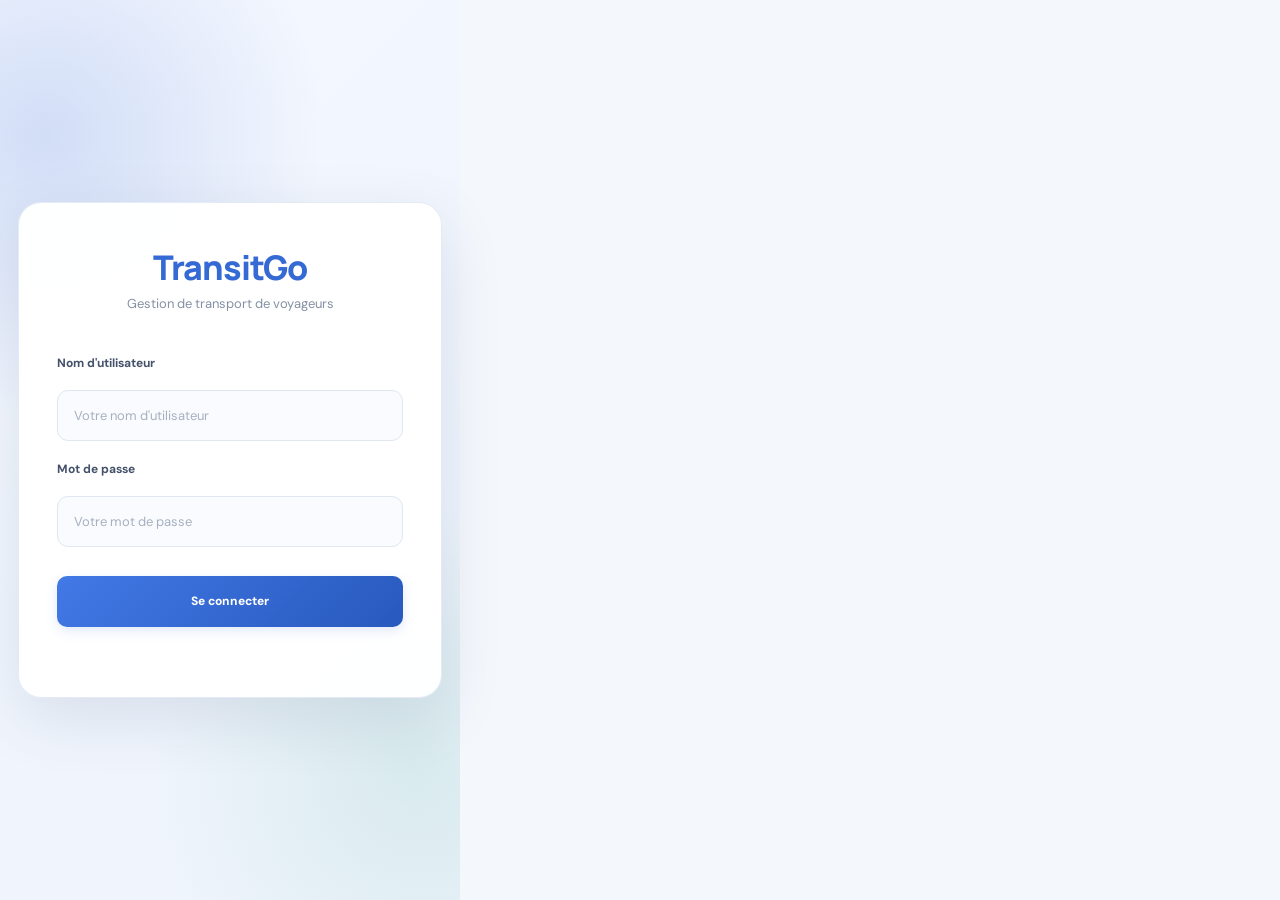
==== commit bc23990c: "Mise à jour de l'interface et intégration de l'API" ====
--- a/index.html
+++ b/index.html
@@ -3,741 +3,347 @@
 <head>
     <meta charset="UTF-8">
     <meta name="viewport" content="width=device-width, initial-scale=1.0">
-    <meta name="description" content="TransitGo - Application de gestion de transport de voyageurs">
+    <meta name="description" content="TransitGo - Gestion de transport de voyageurs">
     <title>TransitGo | Transport de voyageurs</title>
-
-    <link rel="preconnect" href="https://fonts.googleapis.com">
-    <link rel="preconnect" href="https://fonts.gstatic.com" crossorigin>
-    <link href="https://fonts.googleapis.com/css2?family=DM+Sans:wght@400;500;600;700&family=Manrope:wght@400;500;600;700;800&display=swap" rel="stylesheet">
-
     <link rel="stylesheet" href="css/style.css">
 </head>
-
 <body>
 
-    <!-- ==================== CONNEXION ==================== -->
-    <section id="loginView" class="login-view">
-        <div class="login-container">
-
-            <div class="login-brand">
-                <div class="brand-logo">TG</div>
-                <h1>TransitGo</h1>
-                <p>Voyagez simplement, voyagez sereinement.</p>
-            </div>
-
-            <div class="login-card">
-                <h2>Bienvenue</h2>
-                <p>Connectez-vous pour accéder à votre espace.</p>
-
-                <form id="loginForm">
-                    <div class="form-group">
-                        <label for="email">Adresse e-mail</label>
-                        <input type="email" id="email" placeholder="exemple@email.com" required>
+<section id="loginSection" class="login-container">
+    <div class="login-card">
+        <h1>TransitGo</h1>
+        <p>Gestion de transport de voyageurs</p>
+        <form id="loginForm">
+            <label for="username">Nom d'utilisateur</label>
+            <input id="username" type="text" required autocomplete="username" placeholder="Votre nom d'utilisateur">
+            <label for="password">Mot de passe</label>
+            <input id="password" type="password" required autocomplete="current-password" placeholder="Votre mot de passe">
+            <button type="submit">Se connecter</button>
+            <p id="loginError" role="alert"></p>
+        </form>
+    </div>
+</section>
+
+<div id="appSection" class="app-container" hidden>
+    <aside class="sidebar">
+        <div class="brand"><h2>TransitGo</h2></div>
+        <div class="user-info">
+            <strong id="userName">Utilisateur</strong>
+            <span id="userRole">Rôle</span>
+        </div>
+
+        <nav id="mainNav">
+            <button class="nav-link" data-page="dashboard">Tableau de bord</button>
+            <button class="nav-link" data-page="departures" data-roles="AGENT,EXPLOITATION,RESPONSABLE">Départs</button>
+            <button class="nav-link" data-page="booking" data-roles="AGENT">Réservation</button>
+            <button class="nav-link" data-page="tickets" data-roles="AGENT,EXPLOITATION,CONTROLEUR,RESPONSABLE">Billets</button>
+            <button class="nav-link" data-page="control" data-roles="CONTROLEUR,RESPONSABLE">Contrôle des billets</button>
+            <button class="nav-link" data-page="payments" data-roles="CAISSIER,RESPONSABLE">Paiements</button>
+            <button class="nav-link" data-page="refunds" data-roles="CAISSIER,RESPONSABLE">Remboursements</button>
+            <button class="nav-link" data-page="resources" data-roles="EXPLOITATION,RESPONSABLE">Ressources</button>
+            <button class="nav-link" data-page="users" data-roles="RESPONSABLE">Utilisateurs</button>
+            <button class="nav-link" data-page="agencies" data-roles="RESPONSABLE">Agences</button>
+        </nav>
+        <button id="logoutBtn" class="logout-btn">Déconnexion</button>
+    </aside>
+
+    <main class="main-content">
+        <header class="topbar"><h1 id="pageTitle">Tableau de bord</h1></header>
+        <div id="toast" role="status" aria-live="polite"></div>
+
+        <section id="page-dashboard" class="page">
+            <div class="panel">
+                <h2>Bienvenue sur TransitGo</h2>
+                <p id="dashboardWelcome">Votre espace de gestion du transport.</p>
+            </div>
+            <div class="dashboard-grid">
+                <div class="panel"><h3>Départs</h3><strong id="statDepartures">0</strong></div>
+                <div class="panel"><h3>Réservations</h3><strong id="statReservations">0</strong></div>
+                <div class="panel"><h3>Billets émis</h3><strong id="statTickets">0</strong></div>
+                <div class="panel"><h3>Paiements</h3><strong id="statPaid">0 FCFA</strong></div>
+            </div>
+        </section>
+
+        <section id="page-departures" class="page" hidden>
+            <div class="panel">
+                <h2>Départs disponibles</h2>
+                <form id="departureSearchForm">
+                    <label for="searchFrom">Départ</label>
+                    <input id="searchFrom" placeholder="Ville de départ">
+                    <label for="searchTo">Destination</label>
+                    <input id="searchTo" placeholder="Destination">
+                    <label for="searchDate">Date</label>
+                    <input id="searchDate" type="date">
+                    <button type="submit">Rechercher</button>
+                </form>
+            </div>
+            <div id="departureResults" class="departure-grid"></div>
+            <p id="departureEmpty"></p>
+        </section>
+
+        <section id="page-booking" class="page" hidden>
+
+            <!-- LISTE DES RÉSERVATIONS -->
+            <div class="panel">
+                <div class="reservation-list-header">
+                    <div>
+                        <h2>Réservations enregistrées</h2>
+                        <p>Consulte les réservations effectuées par les agents.</p>
                     </div>
-
-                    <div class="form-group">
-                        <label for="password">Mot de passe</label>
-                        <input type="password" id="password" placeholder="Votre mot de passe" required>
-                    </div>
-
-                    <div class="form-group">
-                        <label for="role">Rôle (simulation locale uniquement)</label>
-                        <select id="role">
-                            <option value="Agent">Agent</option>
-                            <option value="Contrôleur">Contrôleur</option>
-                            <option value="Administrateur">Administrateur</option>
-                        </select>
-                    </div>
-
-                    <button type="submit" class="btn btn-primary btn-full">
-                        Se connecter
-                    </button>
-                </form>
-
-                <p class="demo-notice">
-                    Mode démonstration : la connexion est simulée.
-                    Dans la version finale, le serveur Django vérifiera
-                    les identifiants et attribuera le rôle de l'utilisateur.
-                </p>
-            </div>
-
-        </div>
-    </section>
-
-
-    <!-- ==================== APPLICATION ==================== -->
-    <div id="appView" class="app-layout hidden">
-
-        <!-- SIDEBAR -->
-        <aside class="sidebar">
-
-            <div class="sidebar-brand">
-                <div class="brand-logo">TG</div>
-                <div>
-                    <h2>TransitGo</h2>
-                    <span>Transport de voyageurs</span>
-                </div>
-            </div>
-
-            <div class="sidebar-user">
-                <div class="user-avatar">TG</div>
-                <div>
-                    <strong id="userName">Utilisateur</strong>
-                    <span id="userRole">Agent</span>
-                </div>
-            </div>
-
-            <nav class="sidebar-nav">
-
-                <p class="nav-label">MENU PRINCIPAL</p>
-
-                <button class="nav-link active" data-page="dashboard">
-                    <span>▦</span> Tableau de bord
-                </button>
-
-                <button class="nav-link" data-page="departures" data-roles="Agent">
-                    <span>🚌</span> Départs
-                </button>
-
-                <button class="nav-link" data-page="seats" data-roles="Agent">
-                    <span>💺</span> Réservation
-                </button>
-
-                <button class="nav-link" data-page="tickets">
-                    <span>🎫</span> Billets
-                </button>
-
-                <button class="nav-link" data-page="control" data-roles="Contrôleur">
-                    <span>✓</span> Contrôle des billets
-                </button>
-
-                <p class="nav-label admin-nav-label" data-roles="Administrateur">
-                    ADMINISTRATION
-                </p>
-
-                <button class="nav-link" data-page="admin" data-roles="Administrateur">
-                    <span>🚌</span> Gestion des départs
-                </button>
-
-                <button class="nav-link" data-page="adminTickets" data-roles="Administrateur">
-                    <span>🎫</span> Gestion des billets
-                </button>
-
-                <button class="nav-link" data-page="adminUsers" data-roles="Administrateur">
-                    <span>👥</span> Gestion des utilisateurs
-                </button>
-
-            </nav>
-
-            <div class="sidebar-bottom">
-                <button id="logoutBtn" class="logout-btn">
-                    <span>↪</span> Déconnexion
-                </button>
-            </div>
-
-        </aside>
-
-
-        <!-- CONTENU PRINCIPAL -->
-        <main class="main-content">
-
-            <header class="topbar">
-                <div>
-                    <p class="topbar-subtitle">Espace de travail</p>
-                    <h1 id="pageTitle">Tableau de bord</h1>
-                </div>
-
-                <div class="topbar-right">
-                    <span class="connection-status">
-                        <span class="status-dot"></span>
-                        Démonstration locale
-                    </span>
-                </div>
-            </header>
-
-
-            <!-- ==================== TABLEAU DE BORD ==================== -->
-            <section id="dashboard" class="page active">
-
-                <div class="welcome-section">
-                    <div>
-                        <h2>Bienvenue sur TransitGo 👋</h2>
-                        <p>Voici un aperçu de votre activité.</p>
-                    </div>
-                </div>
-
-                <div class="stats-grid">
-
-                    <div class="stat-card">
-                        <div class="stat-icon blue">🚌</div>
-                        <div>
-                            <p>Total des départs</p>
-                            <h3 id="statDepartures">0</h3>
-                        </div>
-                    </div>
-
-                    <div class="stat-card">
-                        <div class="stat-icon green">🎫</div>
-                        <div>
-                            <p>Billets générés</p>
-                            <h3 id="statTickets">0</h3>
-                        </div>
-                    </div>
-
-                    <div class="stat-card">
-                        <div class="stat-icon orange">💰</div>
-                        <div>
-                            <p>Billets payés</p>
-                            <h3 id="statPaid">0</h3>
-                        </div>
-                    </div>
-
-                    <div class="stat-card">
-                        <div class="stat-icon purple">✓</div>
-                        <div>
-                            <p>Voyages contrôlés</p>
-                            <h3 id="statBoarded">0</h3>
-                        </div>
-                    </div>
-
-                </div>
-
-                <div class="panel">
-                    <div class="panel-header">
-                        <div>
-                            <h2>Prochains départs</h2>
-                            <p>Consultez les voyages programmés.</p>
-                        </div>
-                    </div>
-
-                    <div class="table-responsive">
-                        <table>
-                            <thead>
-                                <tr>
-                                    <th>Trajet</th>
-                                    <th>Date</th>
-                                    <th>Heure</th>
-                                    <th>Places disponibles</th>
-                                </tr>
-                            </thead>
-                            <tbody id="upcomingDepartures"></tbody>
-                        </table>
-                    </div>
-
-                    <div id="dashboardEmpty" class="empty-state hidden">
-                        Aucun départ disponible pour le moment.
-                    </div>
-                </div>
-
-            </section>
-
-
-            <!-- ==================== DÉPARTS AGENT ==================== -->
-            <section id="departures" class="page">
-
-                <div class="section-heading">
-                    <div>
-                        <h2>Rechercher un départ</h2>
-                        <p>Recherchez un voyage selon votre destination.</p>
-                    </div>
-                </div>
-
-                <div class="panel">
-                    <form id="departureSearchForm" class="search-form">
-
-                        <div class="form-group">
-                            <label for="searchFrom">Ville de départ</label>
-                            <input type="text" id="searchFrom" placeholder="Ex : Bamako">
-                        </div>
-
-                        <div class="form-group">
-                            <label for="searchTo">Ville d'arrivée</label>
-                            <input type="text" id="searchTo" placeholder="Ex : Ségou">
-                        </div>
-
-                        <div class="form-group">
-                            <label for="searchDate">Date du voyage</label>
-                            <input type="date" id="searchDate">
-                        </div>
-
-                        <button type="submit" class="btn btn-primary">
-                            Rechercher
-                        </button>
-
-                    </form>
-                </div>
-
-                <div id="departureResults" class="departure-grid"></div>
-
-                <div id="departureEmpty" class="empty-state hidden">
-                    Aucun départ ne correspond à votre recherche.
-                </div>
-
-            </section>
-
-
-            <!-- ==================== RÉSERVATION ==================== -->
-            <section id="seats" class="page">
-
-                <div class="section-heading">
-                    <div>
-                        <h2>Réservation d'un billet</h2>
-                        <p>Sélectionnez une place et renseignez les informations du voyageur.</p>
-                    </div>
-                </div>
-
-                <div id="selectedDepartureInfo" class="panel hidden">
-                    <h3>Voyage sélectionné</h3>
-                    <div id="selectedDepartureDetails"></div>
-                </div>
-
-                <div class="booking-layout">
-
-                    <div class="panel">
-                        <div class="panel-header">
-                            <div>
-                                <h3>Choix de la place</h3>
-                                <p>Sélectionnez une place disponible.</p>
-                            </div>
-                        </div>
-
-                        <div class="seat-legend">
-                            <span><i class="seat-example available"></i> Disponible</span>
-                            <span><i class="seat-example selected"></i> Sélectionnée</span>
-                            <span><i class="seat-example occupied"></i> Occupée</span>
-                        </div>
-
-                        <div id="seatMap" class="seat-map"></div>
-
-                        <p id="selectedSeatText" class="selected-seat-text">
-                            Aucune place sélectionnée.
-                        </p>
-                    </div>
-
-
-                    <div class="panel">
-                        <h3>Informations du voyageur</h3>
-
-                        <form id="bookingForm">
-
-                            <div class="form-group">
-                                <label for="passengerName">Nom complet</label>
-                                <input type="text" id="passengerName" required>
-                            </div>
-
-                            <div class="form-group">
-                                <label for="passengerPhone">Téléphone</label>
-                                <input type="tel" id="passengerPhone" required>
-                            </div>
-
-                            <div class="form-group">
-                                <label for="paymentMethod">Mode de paiement</label>
-                                <select id="paymentMethod" required>
-                                    <option value="">Choisir un mode de paiement</option>
-                                    <option value="Orange Money">Orange Money</option>
-                                    <option value="Moov Money">Moov Money</option>
-                                    <option value="Espèces">Espèces</option>
-                                </select>
-                            </div>
-
-                            <div class="payment-info">
-                                <strong>Important :</strong>
-                                le paiement est simulé dans cette démonstration.
-                                Aucun argent réel n'est débité.
-                            </div>
-
-                            <button type="submit" class="btn btn-primary btn-full">
-                                Confirmer le paiement et générer le billet
-                            </button>
-
-                        </form>
-                    </div>
-
-                </div>
-
-            </section>
-
-
-            <!-- ==================== BILLETS ==================== -->
-            <section id="tickets" class="page">
-
-                <div class="section-heading">
-                    <div>
-                        <h2>Billets</h2>
-                        <p>Consultez et recherchez les billets enregistrés.</p>
-                    </div>
-                </div>
-
-                <div class="panel">
-
-                    <div class="search-toolbar">
-                        <input
-                            type="search"
-                            id="ticketSearch"
-                            placeholder="Rechercher par référence, voyageur ou trajet..."
-                        >
-
-                        <button id="exportTicketsBtn" class="btn btn-secondary">
-                            Exporter en CSV
-                        </button>
-                    </div>
-
-                    <div class="table-responsive">
-                        <table>
-                            <thead>
-                                <tr>
-                                    <th>Référence</th>
-                                    <th>Voyageur</th>
-                                    <th>Trajet</th>
-                                    <th>Place</th>
-                                    <th>Paiement</th>
-                                    <th>Statut</th>
-                                </tr>
-                            </thead>
-                            <tbody id="ticketRows"></tbody>
-                        </table>
-                    </div>
-
-                    <div id="ticketEmpty" class="empty-state hidden">
-                        Aucun billet trouvé.
-                    </div>
-
-                </div>
-
-            </section>
-
-
-            <!-- ==================== CONTRÔLEUR ==================== -->
-            <section id="control" class="page">
-
-                <div class="section-heading">
-                    <div>
-                        <h2>Contrôle des billets</h2>
-                        <p>Vérifiez la validité du billet avant l'embarquement.</p>
-                    </div>
-                </div>
-
-                <div class="panel control-panel">
-
-                    <div class="control-icon">🎫</div>
-
-                    <h3>Vérification d'un billet</h3>
-                    <p>Entrez la référence du billet présenté par le voyageur.</p>
-
-                    <form id="controlForm" class="control-form">
-                        <input
-                            type="text"
-                            id="controlReference"
-                            placeholder="Ex : TG-1001"
-                            required
-                        >
-
-                        <button type="submit" class="btn btn-primary">
-                            Vérifier le billet
-                        </button>
-                    </form>
-
-                    <div id="controlResult" class="control-result hidden"></div>
-
-                </div>
-
-            </section>
-
-
-            <!-- ==================== ADMIN : DÉPARTS ==================== -->
-            <section id="admin" class="page">
-
-                <div class="section-heading">
-                    <div>
-                        <h2>Gestion des départs</h2>
-                        <p>Ajoutez et consultez les voyages programmés.</p>
-                    </div>
-                </div>
-
-                <div class="panel">
-
-                    <div class="panel-header">
-                        <div>
-                            <h3>Ajouter un départ</h3>
-                            <p>Renseignez les informations du nouveau voyage.</p>
-                        </div>
-                    </div>
-
-                    <form id="adminDepartureForm" class="admin-form">
-
-                        <div class="form-grid">
-
-                            <div class="form-group">
-                                <label for="adminFrom">Ville de départ</label>
-                                <input type="text" id="adminFrom" required>
-                            </div>
-
-                            <div class="form-group">
-                                <label for="adminTo">Ville d'arrivée</label>
-                                <input type="text" id="adminTo" required>
-                            </div>
-
-                            <div class="form-group">
-                                <label for="adminDate">Date</label>
-                                <input type="date" id="adminDate" required>
-                            </div>
-
-                            <div class="form-group">
-                                <label for="adminTime">Heure</label>
-                                <input type="time" id="adminTime" required>
-                            </div>
-
-                            <div class="form-group">
-                                <label for="adminPrice">Prix du billet (FCFA)</label>
-                                <input type="number" id="adminPrice" min="1" required>
-                            </div>
-
-                            <div class="form-group">
-                                <label for="adminSeats">Nombre de places</label>
-                                <input type="number" id="adminSeats" min="1" required>
-                            </div>
-
-                        </div>
-
-                        <button type="submit" class="btn btn-primary">
-                            Ajouter le départ
-                        </button>
-
-                    </form>
-
-                </div>
-
-
-                <div class="panel">
-                    <div class="panel-header">
-                        <div>
-                            <h3>Liste des départs</h3>
-                            <p>Consultez les voyages enregistrés.</p>
-                        </div>
-                    </div>
-
-                    <div class="table-responsive">
-                        <table>
-                            <thead>
-                                <tr>
-                                    <th>Trajet</th>
-                                    <th>Date</th>
-                                    <th>Heure</th>
-                                    <th>Prix</th>
-                                    <th>Places restantes</th>
-                                    <th>Actions</th>
-                                </tr>
-                            </thead>
-                            <tbody id="adminDepartureRows"></tbody>
-                        </table>
-                    </div>
-
-                    <div id="adminDepartureEmpty" class="empty-state hidden">
-                        Aucun départ enregistré.
-                    </div>
-                </div>
-
-            </section>
-
-
-            <!-- ==================== ADMIN : BILLETS ==================== -->
-            <section id="adminTickets" class="page">
-
-                <div class="section-heading">
-                    <div>
-                        <h2>Gestion des billets</h2>
-                        <p>Suivez les paiements, les annulations et les embarquements.</p>
-                    </div>
-                </div>
-
-                <div class="stats-grid">
-
-                    <div class="stat-card">
-                        <div class="stat-icon blue">🎫</div>
-                        <div>
-                            <p>Total des billets</p>
-                            <h3 id="adminTotalTickets">0</h3>
-                        </div>
-                    </div>
-
-                    <div class="stat-card">
-                        <div class="stat-icon green">✓</div>
-                        <div>
-                            <p>Billets payés</p>
-                            <h3 id="adminPaidTickets">0</h3>
-                        </div>
-                    </div>
-
-                    <div class="stat-card">
-                        <div class="stat-icon orange">↪</div>
-                        <div>
-                            <p>Billets annulés</p>
-                            <h3 id="adminCancelledTickets">0</h3>
-                        </div>
-                    </div>
-
-                    <div class="stat-card">
-                        <div class="stat-icon purple">🚌</div>
-                        <div>
-                            <p>Voyageurs embarqués</p>
-                            <h3 id="adminBoardedTickets">0</h3>
-                        </div>
-                    </div>
-
-                </div>
-
-                <div class="panel">
-
-                    <div class="panel-header">
-                        <div>
-                            <h3>Liste des billets</h3>
-                            <p>Recherchez un billet et consultez son statut.</p>
-                        </div>
-                    </div>
-
-                    <div class="search-toolbar">
-
-                        <input
-                            type="search"
-                            id="adminTicketSearch"
-                            placeholder="Référence ou nom du voyageur..."
-                        >
-
-                        <select id="adminTicketFilter">
-                            <option value="">Tous les statuts</option>
-                            <option value="payé">Payé</option>
-                            <option value="annulé">Annulé</option>
-                            <option value="embarqué">Embarqué</option>
-                        </select>
-
-                    </div>
-
-                    <div class="table-responsive">
-                        <table>
-                            <thead>
-                                <tr>
-                                    <th>Référence</th>
-                                    <th>Voyageur</th>
-                                    <th>Téléphone</th>
-                                    <th>Trajet</th>
-                                    <th>Place</th>
-                                    <th>Paiement</th>
-                                    <th>Statut</th>
-                                    <th>Actions</th>
-                                </tr>
-                            </thead>
-                            <tbody id="adminTicketRows"></tbody>
-                        </table>
-                    </div>
-
-                    <div id="adminTicketEmpty" class="empty-state hidden">
-                        Aucun billet trouvé.
-                    </div>
-
-                </div>
-
-            </section>
-
-
-            <!-- ==================== ADMIN : UTILISATEURS ==================== -->
-            <section id="adminUsers" class="page">
-
-                <div class="section-heading">
-                    <div>
-                        <h2>Gestion des utilisateurs</h2>
-                        <p>Gérez les comptes des agents et des contrôleurs.</p>
-                    </div>
-                </div>
-
-                <div class="panel">
-
-                    <div class="panel-header">
-                        <div>
-                            <h3>Créer un utilisateur</h3>
-                            <p>Ajoutez un membre de l'équipe TransitGo.</p>
-                        </div>
-                    </div>
-
-                    <form id="adminUserForm" class="admin-form">
-
-                        <div class="form-grid">
-
-                            <div class="form-group">
-                                <label for="adminUserName">Nom complet</label>
-                                <input type="text" id="adminUserName" required>
-                            </div>
-
-                            <div class="form-group">
-                                <label for="adminUserEmail">Adresse e-mail</label>
-                                <input type="email" id="adminUserEmail" required>
-                            </div>
-
-                            <div class="form-group">
-                                <label for="adminUserRole">Rôle</label>
-                                <select id="adminUserRole" required>
-                                    <option value="">Choisir un rôle</option>
-                                    <option value="Agent">Agent</option>
-                                    <option value="Contrôleur">Contrôleur</option>
-                                </select>
-                            </div>
-
-                        </div>
-
-                        <button type="submit" class="btn btn-primary">
-                            Ajouter l'utilisateur
-                        </button>
-
-                        <p class="form-help">
-                            La création réelle des comptes et l'attribution des droits
-                            seront assurées par le backend Django.
-                        </p>
-
-                    </form>
-
-                </div>
-
-
-                <div class="panel">
-
-                    <div class="panel-header">
-                        <div>
-                            <h3>Liste des utilisateurs</h3>
-                            <p>Consultez les comptes de l'équipe.</p>
-                        </div>
-                    </div>
-
-                    <div class="table-responsive">
-                        <table>
-                            <thead>
-                                <tr>
-                                    <th>Nom</th>
-                                    <th>E-mail</th>
-                                    <th>Rôle</th>
-                                    <th>Statut</th>
-                                    <th>Actions</th>
-                                </tr>
-                            </thead>
-                            <tbody id="adminUserRows"></tbody>
-                        </table>
-                    </div>
-
-                    <div id="adminUserEmpty" class="empty-state hidden">
-                        Aucun utilisateur enregistré.
-                    </div>
-
-                </div>
-
-            </section>
-
-        </main>
-
-    </div>
-
-
-    <!-- NOTIFICATIONS -->
-    <div id="toast" class="toast hidden" role="status" aria-live="polite"></div>
-
-    <script src="js/app.js"></script>
-
+                    <button id="refreshReservationsBtn" type="button">Actualiser</button>
+                </div>
+
+                <div class="table-responsive">
+                    <table>
+                        <thead>
+                            <tr>
+                                <th>N°</th>
+                                <th>Voyageur</th>
+                                <th>Téléphone</th>
+                                <th>Trajet</th>
+                                <th>Départ</th>
+                                <th>Place</th>
+                                <th>Montant</th>
+                                <th>Statut</th>
+                            </tr>
+                        </thead>
+                        <tbody id="reservationRows"></tbody>
+                    </table>
+                </div>
+                <p id="reservationEmpty">Chargement des réservations...</p>
+            </div>
+
+            <!-- NOUVELLE RÉSERVATION -->
+            <div class="panel">
+                <h2>Nouvelle réservation</h2>
+                <p id="selectedDepartureInfo">Sélectionne un départ dans la liste.</p>
+
+                <form id="bookingForm">
+                    <input id="bookingTripId" type="hidden">
+
+                    <label for="bookingTripSelect">Choisir un départ</label>
+                    <select id="bookingTripSelect" required>
+                        <option value="">Chargement des départs...</option>
+                    </select>
+
+                    <label for="bookingSeat">Place disponible</label>
+                    <select id="bookingSeat" required>
+                        <option value="">Choisir une place</option>
+                    </select>
+
+                    <label for="passengerName">Nom du voyageur</label>
+                    <input id="passengerName" required>
+
+                    <label for="passengerPhone">Téléphone</label>
+                    <input id="passengerPhone" type="tel" required>
+
+                    <label for="passengerDocument">Pièce d'identité (facultatif)</label>
+                    <input id="passengerDocument">
+
+                    <button type="submit">Créer la réservation</button>
+                </form>
+            </div>
+
+            <div id="paymentPanel" class="panel" hidden>
+                <h2>Paiement de la réservation</h2>
+                <p id="paymentReservationInfo"></p>
+                <form id="paymentForm">
+                    <input id="paymentReservationId" type="hidden">
+                    <label for="paymentAmount">Montant à payer (FCFA)</label>
+                    <input id="paymentAmount" type="number" min="1" required>
+                    <label for="paymentMethod">Mode de paiement</label>
+                    <select id="paymentMethod" required>
+                        <option value="MOBILE">Orange Money / Moov Money (simulation)</option>
+                        <option value="CASH">Espèces</option>
+                        <option value="CARD">Carte (simulation)</option>
+                    </select>
+                    <button type="submit">Simuler le paiement</button>
+                </form>
+                <div id="paymentResult"></div>
+            </div>
+        </section>
+
+        <section id="page-tickets" class="page" hidden>
+            <div class="panel">
+                <h2>Billets enregistrés</h2>
+                <button id="refreshTicketsBtn" type="button">Actualiser</button>
+                <div class="table-responsive">
+                    <table>
+                        <thead>
+                            <tr><th>Code</th><th>Réservation</th><th>Date d'émission</th><th>Contrôlé</th></tr>
+                        </thead>
+                        <tbody id="ticketRows"></tbody>
+                    </table>
+                </div>
+                <p id="ticketEmpty"></p>
+            </div>
+        </section>
+
+        <section id="page-control" class="page" hidden>
+            <div class="panel">
+                <h2>Contrôle d'un billet</h2>
+                <form id="controlForm">
+                    <label for="controlReference">Code UUID du billet</label>
+                    <input id="controlReference" required placeholder="Coller le code du billet">
+                    <button type="submit">Vérifier et enregistrer l'embarquement</button>
+                </form>
+                <div id="controlResult"></div>
+            </div>
+        </section>
+
+        <section id="page-payments" class="page" hidden>
+            <div class="panel">
+                <h2>Historique des paiements</h2>
+                <button id="refreshPaymentsBtn" type="button">Actualiser</button>
+                <div class="table-responsive">
+                    <table>
+                        <thead>
+                            <tr><th>Référence</th><th>Réservation</th><th>Montant</th><th>Méthode</th><th>Date</th></tr>
+                        </thead>
+                        <tbody id="paymentRows"></tbody>
+                    </table>
+                </div>
+                <p id="paymentEmpty"></p>
+            </div>
+        </section>
+
+        <section id="page-refunds" class="page" hidden>
+            <div class="panel">
+                <h2>Demander un remboursement</h2>
+                <form id="refundForm">
+                    <label for="refundReservation">Numéro de réservation</label>
+                    <input id="refundReservation" type="number" min="1" required>
+                    <label for="refundAmount">Montant (FCFA)</label>
+                    <input id="refundAmount" type="number" min="1" required>
+                    <label for="refundReason">Motif</label>
+                    <textarea id="refundReason" required></textarea>
+                    <button type="submit">Soumettre la demande</button>
+                </form>
+            </div>
+            <div class="panel">
+                <h2>Demandes de remboursement</h2>
+                <div class="table-responsive">
+                    <table>
+                        <thead>
+                            <tr><th>Demande</th><th>Réservation</th><th>Montant</th><th>Motif</th><th>Statut</th><th>Actions</th></tr>
+                        </thead>
+                        <tbody id="refundRows"></tbody>
+                    </table>
+                </div>
+                <p id="refundEmpty"></p>
+            </div>
+        </section>
+
+        <section id="page-resources" class="page" hidden>
+            <div class="panel">
+                <h2>Créer un itinéraire</h2>
+                <form id="routeForm">
+                    <input id="routeOrigin" placeholder="Ville de départ" required>
+                    <input id="routeDestination" placeholder="Destination" required>
+                    <input id="routeDistance" type="number" min="0" placeholder="Distance en km">
+                    <input id="routeDuration" type="number" min="0" placeholder="Durée estimée en minutes">
+                    <button type="submit">Ajouter l'itinéraire</button>
+                </form>
+            </div>
+            <div class="panel">
+                <h2>Ajouter un chauffeur</h2>
+                <form id="driverForm">
+                    <input id="driverFirstName" placeholder="Prénom" required>
+                    <input id="driverLastName" placeholder="Nom" required>
+                    <input id="driverPhone" placeholder="Téléphone">
+                    <input id="driverLicense" placeholder="Numéro de permis" required>
+                    <button type="submit">Ajouter le chauffeur</button>
+                </form>
+            </div>
+            <div class="panel">
+                <h2>Ajouter un véhicule</h2>
+                <form id="vehicleForm">
+                    <input id="vehicleRegistration" placeholder="Immatriculation" required>
+                    <input id="vehicleBrand" placeholder="Marque">
+                    <input id="vehicleModel" placeholder="Modèle">
+                    <input id="vehicleCapacity" type="number" min="1" placeholder="Nombre de places" required>
+                    <button type="submit">Ajouter le véhicule</button>
+                </form>
+            </div>
+            <div class="panel">
+                <h2>Programmer un départ</h2>
+                <form id="tripForm">
+                    <label for="tripRoute">Itinéraire</label>
+                    <select id="tripRoute" required></select>
+                    <label for="tripAgency">Agence</label>
+                    <select id="tripAgency" required></select>
+                    <label for="tripVehicle">Véhicule</label>
+                    <select id="tripVehicle" required></select>
+                    <label for="tripDriver">Chauffeur</label>
+                    <select id="tripDriver" required></select>
+                    <label for="tripDeparture">Date et heure de départ</label>
+                    <input id="tripDeparture" type="datetime-local" required>
+                    <label for="tripArrival">Date et heure d'arrivée</label>
+                    <input id="tripArrival" type="datetime-local">
+                    <label for="tripPrice">Prix (FCFA)</label>
+                    <input id="tripPrice" type="number" min="0" required>
+                    <label for="tripNotes">Notes</label>
+                    <textarea id="tripNotes"></textarea>
+                    <button type="submit">Créer le départ</button>
+                </form>
+            </div>
+        </section>
+
+        <section id="page-users" class="page" hidden>
+            <div class="panel">
+                <h2>Créer un utilisateur</h2>
+                <form id="userForm">
+                    <input id="newUsername" placeholder="Nom d'utilisateur" required>
+                    <input id="newFirstName" placeholder="Prénom">
+                    <input id="newLastName" placeholder="Nom">
+                    <input id="newEmail" type="email" placeholder="Adresse e-mail">
+                    <input id="newPassword" type="password" minlength="8" placeholder="Mot de passe (8 caractères minimum)" required>
+                    <label for="newRole">Rôle</label>
+                    <select id="newRole" required>
+                        <option value="AGENT">Agent</option>
+                        <option value="CONTROLEUR">Contrôleur</option>
+                        <option value="CAISSIER">Caissier</option>
+                        <option value="EXPLOITATION">Exploitation</option>
+                        <option value="RESPONSABLE">Responsable</option>
+                    </select>
+                    <label for="newAgency">Agence</label>
+                    <select id="newAgency"><option value="">Aucune agence</option></select>
+                    <button type="submit">Créer l'utilisateur</button>
+                </form>
+            </div>
+            <div class="panel">
+                <h2>Utilisateurs</h2>
+                <div class="table-responsive">
+                    <table>
+                        <thead>
+                            <tr><th>Identifiant</th><th>Nom</th><th>Rôle</th><th>Actif</th><th>Actions</th></tr>
+                        </thead>
+                        <tbody id="userRows"></tbody>
+                    </table>
+                </div>
+            </div>
+        </section>
+
+        <section id="page-agencies" class="page" hidden>
+            <div class="panel">
+                <h2>Créer une agence</h2>
+                <form id="agencyForm">
+                    <input id="agencyName" placeholder="Nom de l'agence" required>
+                    <input id="agencyCity" placeholder="Ville" required>
+                    <input id="agencyAddress" placeholder="Adresse">
+                    <input id="agencyPhone" placeholder="Téléphone">
+                    <button type="submit">Ajouter l'agence</button>
+                </form>
+            </div>
+            <div class="panel">
+                <h2>Agences enregistrées</h2>
+                <div id="agencyRows"></div>
+            </div>
+        </section>
+    </main>
+</div>
+
+<script src="js/api.js"></script>
+<script src="js/app.js"></script>
 </body>
 </html>
--- a/css/style.css
+++ b/css/style.css
@@ -1,48 +1,36 @@
 /* =========================================================
-   TRANSITGO - FEUILLE DE STYLE PRINCIPALE
-   Interface de gestion de transport de voyageurs
-========================================================= */
-
-
-/* =========================================================
-   1. VARIABLES ET CONFIGURATION GÉNÉRALE
-========================================================= */
+   TRANSITGO — DESIGN SYSTEM PROFESSIONNEL
+   Compatible avec index.html et app.js
+========================================================= */
+
+@import url('https://fonts.googleapis.com/css2?family=DM+Sans:wght@400;500;600;700;800&family=Manrope:wght@400;500;600;700;800&display=swap');
 
 :root {
     --navy: #142b55;
-    --navy-dark: #0d1e3d;
+    --navy-dark: #0c1c38;
     --blue: #3569d4;
     --blue-dark: #2454b5;
     --blue-light: #edf3ff;
-
     --green: #15966a;
     --green-light: #e8f7f0;
-
-    --orange: #e89a32;
+    --orange: #df922b;
     --orange-light: #fff4e4;
-
     --red: #d94a4a;
     --red-light: #fff0f0;
 
-    --purple: #7954c7;
-    --purple-light: #f1edff;
-
-    --background: #f5f7fb;
+    --background: #f4f7fc;
     --white: #ffffff;
-
     --text: #26344d;
-    --muted: #7d899d;
-    --border: #e5eaf2;
-
-    --shadow: 0 5px 20px rgba(20, 43, 85, 0.06);
-    --shadow-hover: 0 10px 25px rgba(20, 43, 85, 0.10);
-
-    --radius: 12px;
-    --radius-small: 8px;
-
+    --muted: #8490a3;
+    --border: #e7ecf4;
+
+    --shadow: 0 4px 18px rgba(20, 43, 85, .045);
+    --shadow-hover: 0 12px 28px rgba(20, 43, 85, .09);
+
+    --radius: 15px;
+    --radius-small: 10px;
     --sidebar-width: 255px;
 }
-
 
 * {
     margin: 0;
@@ -50,20 +38,18 @@
     box-sizing: border-box;
 }
 
-
 html {
     scroll-behavior: smooth;
 }
 
-
 body {
-    font-family: "DM Sans", sans-serif;
+    min-height: 100vh;
+    font-family: "DM Sans", Arial, sans-serif;
     background: var(--background);
     color: var(--text);
     font-size: 14px;
     line-height: 1.6;
 }
-
 
 button,
 input,
@@ -72,33 +58,18 @@
     font: inherit;
 }
 
-
 button {
     cursor: pointer;
 }
 
-
 button:disabled {
     cursor: not-allowed;
-    opacity: 0.55;
-}
-
-
-input,
-select,
-textarea {
-    outline: none;
-}
-
-
-.hidden {
+    opacity: .55;
+}
+
+[hidden] {
     display: none !important;
 }
-
-
-/* =========================================================
-   2. TYPOGRAPHIE
-========================================================= */
 
 h1,
 h2,
@@ -109,1437 +80,953 @@
     line-height: 1.3;
 }
 
-
 h1 {
-    font-size: 25px;
+    font-size: 27px;
     font-weight: 800;
 }
-
 
 h2 {
     font-size: 21px;
     font-weight: 800;
 }
 
-
 h3 {
     font-size: 16px;
     font-weight: 700;
 }
 
-
 p {
     color: var(--muted);
 }
 
-
-/* =========================================================
-   3. PAGE DE CONNEXION
-========================================================= */
-
-.login-view {
+/* =========================================================
+   1. PAGE DE CONNEXION
+========================================================= */
+
+#loginSection {
     min-height: 100vh;
+    width: 100%;
     display: flex;
     align-items: center;
     justify-content: center;
-    padding: 35px 20px;
+    padding: 30px 18px;
 
     background:
-        radial-gradient(circle at 15% 20%, rgba(53, 105, 212, 0.15), transparent 30%),
-        radial-gradient(circle at 85% 80%, rgba(21, 150, 106, 0.10), transparent 30%),
-        var(--background);
-}
-
+        radial-gradient(circle at 10% 15%, rgba(53, 105, 212, .18), transparent 32%),
+        radial-gradient(circle at 90% 85%, rgba(21, 150, 106, .10), transparent 30%),
+        linear-gradient(135deg, #f5f8ff, #edf3fc);
+}
 
 .login-container {
     width: 100%;
-    max-width: 430px;
-}
-
-
-.login-brand {
+    max-width: 460px;
+}
+
+.login-card {
+    width: 100%;
+    padding: 42px 38px;
+    background: rgba(255, 255, 255, .97);
+    border: 1px solid rgba(226, 233, 245, .9);
+    border-radius: 23px;
+    box-shadow: 0 20px 65px rgba(20, 43, 85, .11);
+}
+
+.login-card h1 {
     text-align: center;
-    margin-bottom: 28px;
-}
-
-
-.brand-logo {
-    width: 55px;
-    height: 55px;
-    background: linear-gradient(135deg, var(--blue), var(--navy));
-    color: var(--white);
-
-    display: flex;
-    align-items: center;
-    justify-content: center;
-
-    border-radius: 15px;
-    font-family: "Manrope", sans-serif;
-    font-weight: 800;
-    font-size: 20px;
-
-    box-shadow: 0 8px 18px rgba(53, 105, 212, 0.25);
-}
-
-
-.login-brand .brand-logo {
-    margin: 0 auto 13px;
-}
-
-
-.login-brand h1 {
-    font-size: 30px;
+    font-size: 34px;
+    letter-spacing: -1.2px;
+    color: var(--blue);
     margin-bottom: 5px;
 }
 
-
-.login-brand p {
-    font-size: 14px;
-}
-
-
-.login-card {
-    background: var(--white);
-    border: 1px solid var(--border);
-    border-radius: 18px;
-    padding: 35px;
-
-    box-shadow: var(--shadow);
-}
-
-
-.login-card h2 {
-    margin-bottom: 6px;
-    font-size: 23px;
-}
-
-
 .login-card > p {
-    margin-bottom: 25px;
-}
-
-
-.demo-notice {
-    margin-top: 20px;
-    padding: 12px;
-
-    background: var(--blue-light);
-    border-radius: var(--radius-small);
-
-    font-size: 12px;
-    line-height: 1.6;
-    color: var(--navy);
-}
-
-
-/* =========================================================
-   4. FORMULAIRES
-========================================================= */
-
-.form-group {
+    text-align: center;
+    font-size: 13px;
+    margin-bottom: 30px;
+}
+
+.login-card form {
     display: flex;
     flex-direction: column;
-    gap: 7px;
-    margin-bottom: 17px;
-}
-
-
-.form-group label {
+    gap: 10px;
+}
+
+.login-card label {
+    margin-top: 9px;
+    font-size: 12px;
+    font-weight: 700;
+    color: #43516a;
+}
+
+.login-card input {
+    width: 100%;
+    height: 51px;
+    padding: 0 16px;
+    border: 1px solid #e0e7f1;
+    border-radius: 11px;
+    background: #f9fbfe;
+    color: var(--text);
+    transition: .2s ease;
+}
+
+.login-card input:focus {
+    outline: none;
+    border-color: var(--blue);
+    background: white;
+    box-shadow: 0 0 0 4px rgba(53, 105, 212, .10);
+}
+
+.login-card input::placeholder {
+    color: #a6b0bf;
+}
+
+.login-card button {
+    height: 51px;
+    margin-top: 17px;
+    border: none;
+    border-radius: 11px;
+    background: linear-gradient(135deg, #4279e6, #2859bd);
+    color: white;
+    font-weight: 800;
+    font-size: 14px;
+    box-shadow: 0 7px 18px rgba(53, 105, 212, .20);
+    transition: .2s ease;
+}
+
+.login-card button:hover {
+    transform: translateY(-2px);
+    box-shadow: 0 10px 23px rgba(53, 105, 212, .27);
+}
+
+#loginError {
+    min-height: 18px;
+    color: var(--red);
+    font-size: 12px;
+    text-align: center;
+}
+
+/* =========================================================
+   2. STRUCTURE DE L'APPLICATION
+========================================================= */
+
+#appSection {
+    min-height: 100vh;
+    display: flex;
+}
+
+.app-container {
+    min-height: 100vh;
+    width: 100%;
+}
+
+.sidebar {
+    position: fixed;
+    top: 0;
+    bottom: 0;
+    left: 0;
+    z-index: 50;
+
+    width: var(--sidebar-width);
+    min-height: 100vh;
+
+    display: flex;
+    flex-direction: column;
+
+    padding: 24px 17px;
+
+    background: linear-gradient(180deg, #142b55 0%, #0c1c38 100%);
+    box-shadow: 5px 0 25px rgba(13, 30, 61, .07);
+}
+
+.brand {
+    padding: 8px 10px 25px;
+    border-bottom: 1px solid rgba(255, 255, 255, .12);
+}
+
+.brand h2 {
+    color: white;
+    font-size: 25px;
+    letter-spacing: -.8px;
+}
+
+.brand h2::before {
+    content: "";
+    display: inline-block;
+    width: 9px;
+    height: 25px;
+    margin-right: 10px;
+    vertical-align: -4px;
+    border-radius: 5px;
+    background: #6b9aff;
+}
+
+.user-info {
+    display: flex;
+    flex-direction: column;
+    gap: 4px;
+    padding: 19px 10px;
+    border-bottom: 1px solid rgba(255, 255, 255, .12);
+}
+
+.user-info strong {
+    color: white;
     font-size: 13px;
-    font-weight: 700;
-    color: var(--text);
-}
-
-
-.form-group input,
-.form-group select,
-.form-group textarea,
-.search-toolbar input,
-.search-toolbar select,
-.control-form input {
+}
+
+.user-info span {
+    color: #aabbd8;
+    font-size: 11px;
+}
+
+#mainNav {
+    flex: 1;
+    overflow-y: auto;
+    padding-top: 20px;
+}
+
+#mainNav::-webkit-scrollbar {
+    width: 4px;
+}
+
+#mainNav::-webkit-scrollbar-thumb {
+    background: rgba(255, 255, 255, .2);
+    border-radius: 10px;
+}
+
+.nav-link {
     width: 100%;
     min-height: 44px;
 
-    padding: 10px 13px;
-
-    border: 1px solid var(--border);
-    border-radius: var(--radius-small);
-
-    background: var(--white);
-    color: var(--text);
-
-    transition: border-color 0.2s, box-shadow 0.2s;
-}
-
-
-.form-group input::placeholder,
-.search-toolbar input::placeholder,
-.control-form input::placeholder {
-    color: #a5afbd;
-}
-
-
-.form-group input:focus,
-.form-group select:focus,
-.form-group textarea:focus,
-.search-toolbar input:focus,
-.search-toolbar select:focus,
-.control-form input:focus {
-    border-color: var(--blue);
-    box-shadow: 0 0 0 3px rgba(53, 105, 212, 0.10);
-}
-
-
-.form-group input:disabled,
-.form-group select:disabled {
-    background: #f0f2f6;
-    cursor: not-allowed;
-}
-
-
-.form-help {
-    font-size: 12px;
-    margin-top: 13px;
-    line-height: 1.6;
-}
-
-
-/* =========================================================
-   5. BOUTONS
-========================================================= */
-
-.btn {
-    min-height: 42px;
-    padding: 10px 17px;
-
-    border: none;
-    border-radius: var(--radius-small);
-
-    font-size: 13px;
-    font-weight: 700;
-
-    display: inline-flex;
-    align-items: center;
-    justify-content: center;
-    gap: 7px;
-
-    transition: all 0.2s ease;
-}
-
-
-.btn-primary {
-    background: var(--blue);
-    color: var(--white);
-}
-
-
-.btn-primary:hover {
-    background: var(--blue-dark);
-    transform: translateY(-1px);
-    box-shadow: 0 5px 12px rgba(53, 105, 212, 0.18);
-}
-
-
-.btn-secondary {
-    background: var(--blue-light);
-    color: var(--blue);
-    border: 1px solid #dbe6ff;
-}
-
-
-.btn-secondary:hover {
-    background: #dce8ff;
-}
-
-
-.btn-danger {
-    background: var(--red-light);
-    color: var(--red);
-    border: 1px solid #ffdada;
-}
-
-
-.btn-danger:hover {
-    background: #ffe0e0;
-}
-
-
-.btn-full {
-    width: 100%;
-}
-
-
-.btn-small {
-    min-height: 31px;
-    padding: 6px 10px;
-    font-size: 11px;
-    border-radius: 6px;
-}
-
-
-.logout-btn {
-    width: 100%;
-    padding: 12px;
-
-    border: none;
-    border-radius: var(--radius-small);
-
-    background: rgba(255, 255, 255, 0.08);
-    color: #e5edff;
-
-    font-size: 13px;
-    font-weight: 600;
-    text-align: left;
-
-    transition: background 0.2s;
-}
-
-
-.logout-btn:hover {
-    background: rgba(255, 255, 255, 0.15);
-}
-
-
-/* =========================================================
-   6. STRUCTURE PRINCIPALE
-========================================================= */
-
-.app-layout {
-    min-height: 100vh;
-    display: flex;
-}
-
-
-.sidebar {
-    width: var(--sidebar-width);
-    min-width: var(--sidebar-width);
-
-    min-height: 100vh;
-
-    background: var(--navy-dark);
-    color: var(--white);
-
-    padding: 22px 16px;
-
-    display: flex;
-    flex-direction: column;
-
-    position: fixed;
-    top: 0;
-    left: 0;
-    bottom: 0;
-
-    z-index: 20;
-}
-
-
-.sidebar-brand {
     display: flex;
     align-items: center;
     gap: 11px;
 
-    padding: 3px 5px 24px;
-    border-bottom: 1px solid rgba(255, 255, 255, 0.10);
-}
-
-
-.sidebar-brand .brand-logo {
-    width: 43px;
-    height: 43px;
-    min-width: 43px;
-    border-radius: 11px;
-    font-size: 16px;
-}
-
-
-.sidebar-brand h2 {
-    color: var(--white);
-    font-size: 17px;
-}
-
-
-.sidebar-brand span {
-    color: #9aabc8;
-    font-size: 10px;
-}
-
-
-.sidebar-user {
-    display: flex;
-    align-items: center;
-    gap: 11px;
-
-    padding: 19px 5px;
-    border-bottom: 1px solid rgba(255, 255, 255, 0.10);
-}
-
-
-.user-avatar {
-    width: 38px;
-    height: 38px;
-    min-width: 38px;
-
-    display: flex;
-    align-items: center;
-    justify-content: center;
-
-    border-radius: 50%;
-    background: var(--blue);
-    color: var(--white);
-
-    font-size: 12px;
-    font-weight: 800;
-}
-
-
-.sidebar-user strong {
-    display: block;
-    color: var(--white);
-    font-size: 12px;
-}
-
-
-.sidebar-user span {
-    display: block;
-    color: #9aabc8;
-    font-size: 11px;
-}
-
-
-.sidebar-nav {
-    flex: 1;
-    padding-top: 22px;
-    overflow-y: auto;
-}
-
-
-.nav-label {
-    padding: 0 10px;
-    margin-bottom: 10px;
-
-    color: #8192b1;
-    font-size: 10px;
-    font-weight: 800;
-    letter-spacing: 1px;
-}
-
-
-.admin-nav-label {
-    margin-top: 28px;
-}
-
-
-.nav-link {
+    margin-bottom: 6px;
+    padding: 11px 13px;
+
+    border: 0;
+    border-radius: 10px;
+
+    background: transparent;
+    color: #c2cee2;
+
+    text-align: left;
+    font-size: 12px;
+    font-weight: 600;
+
+    transition: .2s ease;
+}
+
+.nav-link:hover {
+    background: rgba(255, 255, 255, .09);
+    color: white;
+    transform: translateX(2px);
+}
+
+.nav-link.active {
+    background: linear-gradient(135deg, #4279e6, #2859bd);
+    color: white;
+    box-shadow: 0 5px 15px rgba(53, 105, 212, .25);
+}
+
+.logout-btn {
     width: 100%;
-
-    display: flex;
-    align-items: center;
-    gap: 12px;
-
-    padding: 12px 13px;
-    margin-bottom: 5px;
-
-    border: none;
-    border-radius: 8px;
-
-    background: transparent;
-    color: #c0cbe0;
+    min-height: 43px;
+    margin-top: 20px;
+    padding: 11px 14px;
+
+    border: 1px solid rgba(255, 255, 255, .13);
+    border-radius: 10px;
+
+    background: rgba(255, 255, 255, .07);
+    color: white;
 
     text-align: left;
-    font-size: 13px;
-    font-weight: 500;
-
-    transition: all 0.2s;
-}
-
-
-.nav-link span {
-    width: 19px;
-    text-align: center;
-    font-size: 15px;
-}
-
-
-.nav-link:hover {
-    background: rgba(255, 255, 255, 0.08);
-    color: var(--white);
-}
-
-
-.nav-link.active {
-    background: var(--blue);
-    color: var(--white);
+    font-size: 12px;
     font-weight: 700;
-    box-shadow: 0 4px 12px rgba(53, 105, 212, 0.25);
-}
-
-
-.sidebar-bottom {
-    padding-top: 15px;
-    border-top: 1px solid rgba(255, 255, 255, 0.10);
-}
-
+
+    transition: .2s ease;
+}
+
+.logout-btn:hover {
+    background: rgba(255, 255, 255, .15);
+}
+
+/* =========================================================
+   3. CONTENU PRINCIPAL
+========================================================= */
 
 .main-content {
     flex: 1;
     min-width: 0;
-
     margin-left: var(--sidebar-width);
-    padding: 27px 32px;
-}
-
-
-/* =========================================================
-   7. BARRE SUPÉRIEURE
-========================================================= */
+    padding: 30px 36px;
+}
 
 .topbar {
     display: flex;
     align-items: center;
     justify-content: space-between;
 
-    gap: 15px;
-    margin-bottom: 30px;
-}
-
+    min-height: 65px;
+    margin-bottom: 27px;
+    padding-bottom: 19px;
+
+    border-bottom: 1px solid var(--border);
+}
 
 .topbar h1 {
-    font-size: 25px;
-}
-
-
-.topbar-subtitle {
-    font-size: 11px;
-    text-transform: uppercase;
-    letter-spacing: 1px;
-    font-weight: 700;
-    margin-bottom: 3px;
-}
-
-
-.topbar-right {
-    display: flex;
-    align-items: center;
-    gap: 12px;
-}
-
-
-.connection-status {
-    display: inline-flex;
-    align-items: center;
-    gap: 7px;
-
-    padding: 7px 11px;
-    border-radius: 30px;
-
-    background: var(--green-light);
-    color: var(--green);
-
-    font-size: 11px;
-    font-weight: 700;
-}
-
-
-.status-dot {
-    width: 7px;
-    height: 7px;
-    border-radius: 50%;
-    background: var(--green);
-}
-
-
-/* =========================================================
-   8. PAGES ET TITRES DE SECTION
+    font-size: 26px;
+    letter-spacing: -.8px;
+}
+
+/* =========================================================
+   4. NAVIGATION DES PAGES
 ========================================================= */
 
 .page {
     display: none;
-}
-
+    animation: appear .22s ease;
+}
 
 .page.active {
     display: block;
 }
 
-
-.welcome-section,
-.section-heading {
-    display: flex;
-    justify-content: space-between;
-    align-items: center;
-
-    gap: 15px;
+@keyframes appear {
+    from {
+        opacity: 0;
+        transform: translateY(6px);
+    }
+
+    to {
+        opacity: 1;
+        transform: translateY(0);
+    }
+}
+
+/* =========================================================
+   5. PANNEAUX ET CARTES
+========================================================= */
+
+.panel {
+    background: white;
+    border: 1px solid #e9eef5;
+    border-radius: var(--radius);
+    padding: 25px;
     margin-bottom: 22px;
-}
-
-
-.welcome-section h2,
-.section-heading h2 {
-    margin-bottom: 5px;
-}
-
-
-.section-heading p {
-    font-size: 13px;
-}
-
-
-/* =========================================================
-   9. CARTES STATISTIQUES
-========================================================= */
-
-.stats-grid {
+    box-shadow: var(--shadow);
+    transition: box-shadow .2s ease;
+}
+
+.panel h2 {
+    margin-bottom: 15px;
+}
+
+.panel h3 {
+    margin-bottom: 12px;
+}
+
+.panel:hover {
+    box-shadow: var(--shadow-hover);
+}
+
+.dashboard-grid {
     display: grid;
     grid-template-columns: repeat(4, minmax(0, 1fr));
-    gap: 16px;
-
-    margin-bottom: 25px;
-}
-
-
-.stat-card {
-    min-width: 0;
-
-    display: flex;
-    align-items: center;
-    gap: 13px;
-
-    padding: 19px;
-
-    background: var(--white);
+    gap: 17px;
+    margin-top: 22px;
+}
+
+.dashboard-grid .panel {
+    position: relative;
+    overflow: hidden;
+    min-height: 135px;
+    padding: 22px;
+    margin: 0;
+}
+
+.dashboard-grid .panel::after {
+    content: "";
+    position: absolute;
+    top: 0;
+    right: 0;
+    width: 65px;
+    height: 65px;
+    border-radius: 0 0 0 65px;
+    background: #edf3ff;
+}
+
+.dashboard-grid .panel:nth-child(2)::after {
+    background: #e8f7f0;
+}
+
+.dashboard-grid .panel:nth-child(3)::after {
+    background: #fff4e4;
+}
+
+.dashboard-grid .panel:nth-child(4)::after {
+    background: #f1edff;
+}
+
+.dashboard-grid .panel h3 {
+    color: var(--muted);
+    font-size: 12px;
+    font-weight: 700;
+}
+
+.dashboard-grid .panel strong {
+    display: block;
+    color: var(--navy);
+    font-family: "Manrope", sans-serif;
+    font-size: 26px;
+    font-weight: 800;
+}
+
+/* =========================================================
+   6. FORMULAIRES — TOUS LES CHAMPS
+========================================================= */
+
+form {
+    width: 100%;
+}
+
+form label {
+    display: block;
+    margin: 15px 0 7px;
+    color: #43516a;
+    font-size: 12px;
+    font-weight: 700;
+}
+
+form input,
+form select,
+form textarea {
+    display: block;
+    width: 100%;
+    min-height: 47px;
+
+    padding: 11px 14px;
+
+    border: 1px solid #e0e7f0;
+    border-radius: 10px;
+
+    background: #f9fbfe;
+    color: var(--text);
+
+    font-size: 13px;
+
+    transition: border-color .2s, box-shadow .2s, background .2s;
+}
+
+form input:hover,
+form select:hover,
+form textarea:hover {
+    border-color: #c9d5e7;
+}
+
+form input:focus,
+form select:focus,
+form textarea:focus {
+    outline: none;
+    background: white;
+    border-color: var(--blue);
+    box-shadow: 0 0 0 4px rgba(53, 105, 212, .09);
+}
+
+form input::placeholder,
+form textarea::placeholder {
+    color: #a3adbc;
+}
+
+form textarea {
+    min-height: 100px;
+    resize: vertical;
+}
+
+form input[type="date"],
+form input[type="datetime-local"] {
+    cursor: pointer;
+}
+
+form input[type="number"] {
+    font-variant-numeric: tabular-nums;
+}
+
+form select {
+    cursor: pointer;
+}
+
+form input:disabled,
+form select:disabled,
+form textarea:disabled {
+    background: #edf0f5;
+    color: #8994a5;
+    cursor: not-allowed;
+}
+
+/* =========================================================
+   7. BOUTONS DES FORMULAIRES
+========================================================= */
+
+form button[type="submit"],
+.panel > button,
+.departure-card button {
+    min-height: 44px;
+    margin-top: 19px;
+    padding: 11px 19px;
+
+    border: none;
+    border-radius: 10px;
+
+    background: linear-gradient(135deg, #4279e6, #2859bd);
+    color: white;
+
+    font-size: 12px;
+    font-weight: 800;
+
+    box-shadow: 0 4px 12px rgba(53, 105, 212, .15);
+    transition: .2s ease;
+}
+
+form button[type="submit"]:hover,
+.panel > button:hover,
+.departure-card button:hover {
+    transform: translateY(-2px);
+    background: linear-gradient(135deg, #356bd5, #204da8);
+    box-shadow: 0 7px 17px rgba(53, 105, 212, .22);
+}
+
+form button:disabled {
+    transform: none;
+}
+
+/* =========================================================
+   8. CARTES DE DÉPARTS
+========================================================= */
+
+.departure-grid {
+    display: grid;
+    grid-template-columns: repeat(2, minmax(0, 1fr));
+    gap: 18px;
+}
+
+.departure-card {
+    padding: 23px;
+    margin-bottom: 0;
+    background: white;
     border: 1px solid var(--border);
-    border-radius: var(--radius);
-
+    border-radius: 15px;
     box-shadow: var(--shadow);
-
-    transition: transform 0.2s, box-shadow 0.2s;
-}
-
-
-.stat-card:hover {
+    transition: .2s ease;
+}
+
+.departure-card:hover {
     transform: translateY(-3px);
     box-shadow: var(--shadow-hover);
 }
 
-
-.stat-icon {
-    width: 44px;
-    height: 44px;
-    min-width: 44px;
-
-    display: flex;
-    align-items: center;
-    justify-content: center;
-
-    border-radius: 11px;
-    font-size: 19px;
-}
-
-
-.stat-icon.blue {
-    background: var(--blue-light);
-    color: var(--blue);
-}
-
-
-.stat-icon.green {
-    background: var(--green-light);
-    color: var(--green);
-}
-
-
-.stat-icon.orange {
-    background: var(--orange-light);
-    color: var(--orange);
-}
-
-
-.stat-icon.purple {
-    background: var(--purple-light);
-    color: var(--purple);
-}
-
-
-.stat-card p {
-    font-size: 11px;
-    font-weight: 600;
-    margin-bottom: 3px;
-}
-
-
-.stat-card h3 {
-    font-size: 23px;
-    font-weight: 800;
-}
-
-
-/* =========================================================
-   10. PANNEAUX
-========================================================= */
-
-.panel {
-    background: var(--white);
-    border: 1px solid var(--border);
-    border-radius: var(--radius);
-
-    padding: 22px;
-    margin-bottom: 22px;
-
-    box-shadow: var(--shadow);
-}
-
-
-.panel > h3 {
-    margin-bottom: 18px;
-}
-
-
-.panel-header {
+.departure-card-header {
     display: flex;
     align-items: center;
     justify-content: space-between;
-
-    gap: 12px;
-    margin-bottom: 19px;
-}
-
-
-.panel-header h3 {
-    margin-bottom: 4px;
-}
-
-
-.panel-header p {
-    font-size: 12px;
-}
-
-
-/* =========================================================
-   11. TABLEAUX
+    gap: 10px;
+    margin-bottom: 15px;
+}
+
+.departure-card-header strong {
+    color: var(--blue);
+    font-size: 16px;
+}
+
+.departure-tag {
+    padding: 5px 10px;
+    border-radius: 30px;
+    background: var(--green-light);
+    color: var(--green);
+    font-size: 10px;
+    font-weight: 800;
+}
+
+.departure-card h3 {
+    font-size: 18px;
+    margin-bottom: 15px;
+}
+
+.departure-details {
+    display: flex;
+    flex-direction: column;
+    gap: 9px;
+}
+
+.departure-details span {
+    color: var(--muted);
+    font-size: 12px;
+}
+
+.departure-card button {
+    width: 100%;
+}
+
+/* =========================================================
+   9. TABLEAUX
 ========================================================= */
 
 .table-responsive {
     width: 100%;
     overflow-x: auto;
-}
-
+    border: 1px solid #edf0f5;
+    border-radius: 11px;
+    margin-top: 16px;
+}
 
 table {
     width: 100%;
-    min-width: 650px;
-
+    min-width: 620px;
     border-collapse: collapse;
     text-align: left;
 }
 
-
 thead {
-    background: #f7f9fc;
-}
-
+    background: #f5f7fb;
+}
 
 th {
-    padding: 13px 12px;
-
-    color: #75839a;
+    padding: 15px 14px;
+    color: #748198;
     font-size: 10px;
     font-weight: 800;
     text-transform: uppercase;
-    letter-spacing: 0.5px;
-
+    letter-spacing: .5px;
+    white-space: nowrap;
     border-bottom: 1px solid var(--border);
-    white-space: nowrap;
-}
-
+}
 
 td {
-    padding: 14px 12px;
-
+    padding: 14px;
     color: var(--text);
     font-size: 12px;
-
     border-bottom: 1px solid #edf0f5;
     vertical-align: middle;
 }
 
-
 tbody tr:last-child td {
     border-bottom: none;
 }
 
-
 tbody tr:hover {
-    background: #fafbfd;
-}
-
-
-td strong {
-    color: var(--navy);
+    background: #f8faff;
+}
+
+td button {
+    min-height: 32px;
+    padding: 7px 11px;
+    margin: 2px;
+    border: none;
+    border-radius: 7px;
+    background: var(--blue-light);
+    color: var(--blue);
+    font-size: 11px;
     font-weight: 700;
-}
-
-
-td .btn {
-    margin: 2px;
-}
-
-
-/* =========================================================
-   12. STATUTS DES BILLETS ET UTILISATEURS
+    transition: .2s ease;
+}
+
+td button:hover {
+    background: #dce8ff;
+}
+
+td button[data-reject] {
+    background: var(--red-light);
+    color: var(--red);
+}
+
+td button[data-reject]:hover {
+    background: #ffe0e0;
+}
+
+td button[data-approve] {
+    background: var(--green-light);
+    color: var(--green);
+}
+
+td button[data-approve]:hover {
+    background: #d6f1e3;
+}
+
+/* =========================================================
+   10. STATUTS
 ========================================================= */
 
 .status-badge {
     display: inline-flex;
     align-items: center;
     justify-content: center;
-
-    padding: 5px 9px;
+    padding: 5px 10px;
     border-radius: 30px;
-
     font-size: 10px;
     font-weight: 800;
     white-space: nowrap;
 }
 
-
 .status-paid {
     background: var(--green-light);
     color: var(--green);
 }
 
-
 .status-cancelled {
     background: var(--red-light);
     color: var(--red);
 }
 
-
 .status-boarded {
     background: var(--blue-light);
     color: var(--blue);
 }
 
-
 .status-pending {
     background: var(--orange-light);
-    color: #bd781e;
-}
-
-
-.muted-text {
-    color: var(--muted);
-    font-size: 11px;
-}
-
-
-/* =========================================================
-   13. RECHERCHE ET FILTRES
-========================================================= */
-
-.search-form {
-    display: grid;
-    grid-template-columns: repeat(3, minmax(0, 1fr)) auto;
-    align-items: end;
-    gap: 13px;
-}
-
-
-.search-form .form-group {
-    margin-bottom: 0;
-}
-
-
-.search-form > button {
-    margin-bottom: 0;
-}
-
-
-.search-toolbar {
-    display: flex;
-    align-items: center;
-    justify-content: space-between;
-
-    gap: 12px;
+    color: #b9781e;
+}
+
+/* =========================================================
+   11. RÉSERVATION ET PAIEMENT
+========================================================= */
+
+#selectedDepartureInfo {
+    padding: 15px;
     margin-bottom: 18px;
-}
-
-
-.search-toolbar input {
-    max-width: 400px;
-}
-
-
-.search-toolbar select {
-    max-width: 210px;
-}
-
-
-/* =========================================================
-   14. CARTES DE DÉPART
-========================================================= */
-
-.departure-grid {
+    border-left: 4px solid var(--blue);
+    border-radius: 8px;
+    background: #f4f7ff;
+    color: var(--navy);
+    font-size: 13px;
+    font-weight: 600;
+}
+
+#paymentPanel {
+    border-top: 4px solid var(--green);
+}
+
+#paymentPanel h2 {
+    color: var(--green);
+}
+
+#paymentResult {
+    margin-top: 17px;
+    padding: 15px;
+    border-radius: 10px;
+    background: var(--green-light);
+    color: #147a55;
+    font-size: 12px;
+    overflow-wrap: anywhere;
+}
+
+#paymentResult:empty {
+    display: none;
+}
+
+#paymentResult h3 {
+    color: var(--green);
+    margin-bottom: 8px;
+}
+
+/* =========================================================
+   12. CONTRÔLE DES BILLETS
+========================================================= */
+
+#page-control .panel {
+    max-width: 760px;
+    margin: 0 auto;
+    padding: 32px;
+}
+
+#controlResult {
+    margin-top: 18px;
+    padding: 16px;
+    border-radius: 10px;
+    font-size: 12px;
+    overflow-wrap: anywhere;
+}
+
+#controlResult:empty {
+    display: none;
+}
+
+#controlResult.success {
+    background: var(--green-light);
+    color: #147a55;
+    border: 1px solid #c8eedb;
+}
+
+#controlResult.error {
+    background: var(--red-light);
+    color: #bd3636;
+    border: 1px solid #ffd5d5;
+}
+
+/* =========================================================
+   13. UTILISATEURS ET AGENCES
+========================================================= */
+
+#agencyRows {
     display: grid;
     grid-template-columns: repeat(2, minmax(0, 1fr));
-    gap: 17px;
-}
-
-
-.departure-card {
-    padding: 21px;
-
-    background: var(--white);
-    border: 1px solid var(--border);
-    border-radius: var(--radius);
-
-    box-shadow: var(--shadow);
-
-    transition: transform 0.2s, box-shadow 0.2s;
-}
-
-
-.departure-card:hover {
-    transform: translateY(-3px);
-    box-shadow: var(--shadow-hover);
-}
-
-
-.departure-card-header {
-    display: flex;
-    justify-content: space-between;
-    align-items: center;
-
-    gap: 10px;
-    margin-bottom: 15px;
-}
-
-
-.departure-card-header strong {
-    color: var(--blue);
-    font-size: 15px;
-}
-
-
-.departure-tag {
-    padding: 5px 9px;
-    border-radius: 30px;
-
-    background: var(--green-light);
-    color: var(--green);
-
-    font-size: 10px;
-    font-weight: 800;
-}
-
-
-.departure-card h3 {
-    font-size: 18px;
-    margin-bottom: 14px;
-}
-
-
-.departure-details {
-    display: flex;
-    flex-direction: column;
-    gap: 8px;
-
-    margin-bottom: 18px;
-}
-
-
-.departure-details span {
-    color: var(--muted);
-    font-size: 12px;
-}
-
-
-/* =========================================================
-   15. RÉSERVATION
-========================================================= */
-
-.booking-layout {
-    display: grid;
-    grid-template-columns: 1.15fr 0.85fr;
-    align-items: start;
-    gap: 20px;
-}
-
-
-#selectedDepartureInfo {
-    border-left: 4px solid var(--blue);
-}
-
-
-#selectedDepartureDetails {
-    display: grid;
-    grid-template-columns: repeat(2, minmax(0, 1fr));
-    gap: 10px;
-
-    margin-top: 12px;
-}
-
-
-#selectedDepartureDetails p {
-    padding: 10px;
-    border-radius: 7px;
-    background: #f7f9fc;
-
-    font-size: 12px;
-}
-
-
-#selectedDepartureDetails strong {
-    color: var(--navy);
-}
-
-
-.seat-legend {
-    display: flex;
-    flex-wrap: wrap;
     gap: 16px;
-
-    margin: 16px 0;
-}
-
-
-.seat-legend span {
-    display: inline-flex;
-    align-items: center;
-    gap: 7px;
-
-    font-size: 11px;
-    color: var(--muted);
-}
-
-
-.seat-example {
-    width: 13px;
-    height: 13px;
-    border-radius: 4px;
-}
-
-
-.seat-example.available {
-    background: #e5edf9;
-}
-
-
-.seat-example.selected {
-    background: var(--blue);
-}
-
-
-.seat-example.occupied {
-    background: #d6dce5;
-}
-
-
-.seat-map {
-    display: grid;
-    grid-template-columns: repeat(4, minmax(35px, 48px));
-    justify-content: center;
-    gap: 11px;
-
-    padding: 23px 10px;
-    margin-top: 15px;
-
-    background: #f7f9fc;
-    border: 1px dashed #d9e0ec;
-    border-radius: 12px;
-}
-
-
-.seat {
-    width: 100%;
-    aspect-ratio: 1;
-
-    border: none;
-    border-radius: 8px;
-
-    font-size: 12px;
-    font-weight: 800;
-
-    transition: transform 0.15s, background 0.15s;
-}
-
-
-.seat.available {
-    background: #e5edf9;
-    color: var(--navy);
-}
-
-
-.seat.available:hover {
-    background: #d3e1fb;
-    transform: scale(1.06);
-}
-
-
-.seat.selected {
-    background: var(--blue);
-    color: var(--white);
-}
-
-
-.seat.occupied {
-    background: #d6dce5;
-    color: #8a95a5;
-}
-
-
-.selected-seat-text {
-    margin-top: 15px;
-    text-align: center;
-    color: var(--blue);
-    font-weight: 700;
-    font-size: 12px;
-}
-
-
-.payment-info {
-    padding: 13px;
-    margin-bottom: 18px;
-
-    border-radius: 8px;
-    background: var(--orange-light);
-    color: #91601c;
-
-    font-size: 11px;
-    line-height: 1.6;
-}
-
-
-.payment-info strong {
-    color: #835414;
-}
-
-
-/* =========================================================
-   16. CONTRÔLE DES BILLETS
-========================================================= */
-
-.control-panel {
-    max-width: 720px;
-    margin: 0 auto;
-    padding: 35px;
-    text-align: center;
-}
-
-
-.control-icon {
-    width: 65px;
-    height: 65px;
-
-    margin: 0 auto 18px;
-
-    display: flex;
-    align-items: center;
-    justify-content: center;
-
-    border-radius: 18px;
-    background: var(--blue-light);
-
-    font-size: 28px;
-}
-
-
-.control-panel h3 {
-    font-size: 20px;
-    margin-bottom: 8px;
-}
-
-
-.control-panel > p {
-    margin-bottom: 23px;
-    font-size: 13px;
-}
-
-
-.control-form {
-    display: flex;
-    gap: 10px;
-}
-
-
-.control-form input {
-    flex: 1;
-    min-width: 0;
-}
-
-
-.control-result {
-    margin-top: 22px;
-    padding: 18px;
-
-    border-radius: 10px;
-    text-align: left;
-}
-
-
-.control-result h3 {
-    font-size: 15px;
-    margin-bottom: 8px;
-}
-
-
-.control-result p {
-    font-size: 12px;
-    line-height: 1.8;
-}
-
-
-.control-result.success {
-    background: var(--green-light);
-    border: 1px solid #c8eedb;
-}
-
-
-.control-result.success h3,
-.control-result.success p {
-    color: #147a55;
-}
-
-
-.control-result.error {
-    background: var(--red-light);
-    border: 1px solid #ffd5d5;
-}
-
-
-.control-result.error h3,
-.control-result.error p {
-    color: #bd3636;
-}
-
-
-.control-result.warning {
-    background: var(--orange-light);
-    border: 1px solid #f6dfb8;
-}
-
-
-.control-result.warning h3,
-.control-result.warning p {
-    color: #98651d;
-}
-
-
-/* =========================================================
-   17. ADMINISTRATION
-========================================================= */
-
-.admin-form {
-    width: 100%;
-}
-
-
-.form-grid {
-    display: grid;
-    grid-template-columns: repeat(2, minmax(0, 1fr));
-    gap: 0 17px;
-}
-
-
-.form-grid .form-group {
-    min-width: 0;
-}
-
-
-.admin-form > button {
-    margin-top: 3px;
-}
-
-
-/* =========================================================
-   18. ÉTATS VIDES
-========================================================= */
-
-.empty-state {
-    padding: 30px 15px;
-
-    text-align: center;
-    color: var(--muted);
-
-    font-size: 12px;
-
-    background: #fafbfd;
-    border: 1px dashed var(--border);
-    border-radius: 9px;
-
-    margin-top: 12px;
-}
-
-
-/* =========================================================
-   19. NOTIFICATIONS
-========================================================= */
-
-.toast {
+}
+
+#agencyRows .panel {
+    margin: 0;
+}
+
+#agencyRows h3 {
+    margin-bottom: 10px;
+}
+
+#agencyRows p {
+    margin-top: 5px;
+    font-size: 12px;
+}
+
+/* =========================================================
+   14. NOTIFICATIONS
+========================================================= */
+
+#toast {
     position: fixed;
     right: 25px;
     bottom: 25px;
-
-    max-width: 360px;
+    z-index: 1000;
+
+    max-width: 380px;
     padding: 14px 20px;
 
-    border-radius: 9px;
-
-    background: var(--navy);
-    color: var(--white);
+    border-radius: 11px;
+    background: var(--green);
+    color: white;
 
     font-size: 12px;
     font-weight: 700;
 
-    box-shadow: 0 8px 25px rgba(0, 0, 0, 0.15);
-
-    z-index: 1000;
-
-    animation: toastAppear 0.25s ease;
-}
-
-
-.toast.success {
-    background: var(--green);
-}
-
-
-.toast.error {
+    box-shadow: 0 8px 25px rgba(0, 0, 0, .15);
+
+    opacity: 0;
+    visibility: hidden;
+    transform: translateY(12px);
+
+    transition: .25s ease;
+}
+
+#toast.visible {
+    opacity: 1;
+    visibility: visible;
+    transform: translateY(0);
+}
+
+#toast[data-type="error"] {
     background: var(--red);
 }
 
-
-.toast.warning {
-    background: #bd781e;
-}
-
-
-@keyframes toastAppear {
-    from {
-        opacity: 0;
-        transform: translateY(10px);
-    }
-
-    to {
-        opacity: 1;
-        transform: translateY(0);
-    }
-}
-
-
-/* =========================================================
-   20. RESPONSIVE - ÉCRANS MOYENS
-========================================================= */
-
-@media (max-width: 1150px) {
-
-    .stats-grid {
+/* =========================================================
+   15. ÉTATS VIDES
+========================================================= */
+
+#departureEmpty,
+#ticketEmpty,
+#paymentEmpty,
+#refundEmpty {
+    padding: 18px;
+    text-align: center;
+    color: var(--muted);
+    font-size: 12px;
+}
+
+/* =========================================================
+   16. ACCESSIBILITÉ
+========================================================= */
+
+button:focus-visible,
+input:focus-visible,
+select:focus-visible,
+textarea:focus-visible {
+    outline: 3px solid rgba(53, 105, 212, .25);
+    outline-offset: 2px;
+}
+
+/* =========================================================
+   17. TABLETTES
+========================================================= */
+
+@media (max-width: 1100px) {
+    :root {
+        --sidebar-width: 225px;
+    }
+
+    .main-content {
+        padding: 25px 22px;
+    }
+
+    .dashboard-grid {
         grid-template-columns: repeat(2, minmax(0, 1fr));
     }
-
-    .search-form {
-        grid-template-columns: repeat(2, minmax(0, 1fr));
-    }
-
-    .search-form > button {
-        width: 100%;
-    }
-
-    .main-content {
-        padding: 24px;
-    }
-
-}
-
-
-/* =========================================================
-   21. RESPONSIVE - TABLETTES
-========================================================= */
-
-@media (max-width: 850px) {
-
-    :root {
-        --sidebar-width: 215px;
-    }
-
-    .sidebar {
-        padding: 18px 12px;
-    }
-
-    .main-content {
-        padding: 22px 18px;
-    }
-
-    .booking-layout {
-        grid-template-columns: 1fr;
-    }
-
+}
+
+@media (max-width: 800px) {
     .departure-grid {
         grid-template-columns: 1fr;
     }
 
-}
-
-
-/* =========================================================
-   22. RESPONSIVE - TÉLÉPHONES
+    .panel {
+        padding: 20px;
+    }
+}
+
+/* =========================================================
+   18. TÉLÉPHONES
 ========================================================= */
 
 @media (max-width: 650px) {
-
-    .app-layout {
+    #appSection {
         display: block;
     }
 
     .sidebar {
         position: relative;
         width: 100%;
-        min-width: 0;
         min-height: auto;
-
-        padding: 13px;
-
-        border-radius: 0;
-    }
-
-    .sidebar-brand {
-        padding: 3px 3px 13px;
-    }
-
-    .sidebar-user {
-        padding: 12px 3px;
-    }
-
-    .sidebar-nav {
+        padding: 15px;
+    }
+
+    .brand {
+        padding-bottom: 13px;
+    }
+
+    .brand h2 {
+        font-size: 21px;
+    }
+
+    .user-info {
+        padding: 12px 5px;
+    }
+
+    #mainNav {
         display: flex;
         flex-wrap: wrap;
         gap: 6px;
-
-        padding-top: 12px;
+        padding-top: 13px;
         overflow: visible;
-    }
-
-    .nav-label {
-        width: 100%;
-        margin: 7px 0 3px;
     }
 
     .nav-link {
         width: auto;
-        flex: 1 1 140px;
-
+        flex: 1 1 135px;
+        min-height: 39px;
         margin: 0;
-        padding: 10px;
-
+        padding: 9px;
         font-size: 11px;
     }
 
-    .nav-link span {
-        width: auto;
-    }
-
-    .sidebar-bottom {
+    .logout-btn {
         margin-top: 12px;
-        padding-top: 10px;
     }
 
     .main-content {
@@ -1548,106 +1035,64 @@
     }
 
     .topbar {
-        align-items: flex-start;
-        flex-direction: column;
-        margin-bottom: 23px;
+        min-height: auto;
+        margin-bottom: 22px;
     }
 
     .topbar h1 {
         font-size: 22px;
     }
 
-    .stats-grid {
+    .dashboard-grid {
         grid-template-columns: repeat(2, minmax(0, 1fr));
         gap: 10px;
     }
 
-    .stat-card {
-        padding: 13px 10px;
-        gap: 9px;
-    }
-
-    .stat-icon {
-        width: 35px;
-        height: 35px;
-        min-width: 35px;
-        font-size: 15px;
-    }
-
-    .stat-card p {
-        font-size: 10px;
-    }
-
-    .stat-card h3 {
-        font-size: 19px;
+    .dashboard-grid .panel {
+        min-height: 115px;
+        padding: 16px 13px;
+    }
+
+    .dashboard-grid .panel strong {
+        font-size: 21px;
     }
 
     .panel {
-        padding: 16px;
-    }
-
-    .welcome-section,
-    .section-heading {
-        align-items: flex-start;
-        flex-direction: column;
-    }
-
-    .search-form {
+        padding: 17px;
+        border-radius: 12px;
+    }
+
+    .panel h2 {
+        font-size: 18px;
+    }
+
+    form button[type="submit"] {
+        width: 100%;
+    }
+
+    #agencyRows {
         grid-template-columns: 1fr;
     }
 
-    .search-toolbar {
-        align-items: stretch;
-        flex-direction: column;
-    }
-
-    .search-toolbar input,
-    .search-toolbar select {
-        max-width: none;
-    }
-
-    .form-grid {
-        grid-template-columns: 1fr;
-    }
-
-    .control-panel {
-        padding: 22px 15px;
-    }
-
-    .control-form {
-        flex-direction: column;
-    }
-
-    .control-form button {
-        width: 100%;
-    }
-
-    #selectedDepartureDetails {
-        grid-template-columns: 1fr;
-    }
-
-    .toast {
+    #page-control .panel {
+        padding: 21px 16px;
+    }
+
+    #toast {
         right: 12px;
         left: 12px;
         bottom: 12px;
         max-width: none;
         text-align: center;
     }
-
-}
-
-
-/* =========================================================
-   23. RESPONSIVE - PETITS TÉLÉPHONES
-========================================================= */
+}
 
 @media (max-width: 390px) {
-
     .login-card {
-        padding: 24px 18px;
-    }
-
-    .stats-grid {
+        padding: 28px 20px;
+    }
+
+    .dashboard-grid {
         grid-template-columns: 1fr;
     }
 
@@ -1655,36 +1100,20 @@
         flex-basis: 100%;
     }
 
-    .seat-map {
-        grid-template-columns: repeat(4, minmax(30px, 42px));
-        gap: 8px;
-    }
-
     .main-content {
         padding: 16px 10px;
     }
-
-}
-
-
-/* =========================================================
-   24. ACCESSIBILITÉ ET IMPRESSION
-========================================================= */
-
-button:focus-visible,
-input:focus-visible,
-select:focus-visible {
-    outline: 3px solid rgba(53, 105, 212, 0.25);
-    outline-offset: 2px;
-}
-
+}
+
+/* =========================================================
+   19. IMPRESSION
+========================================================= */
 
 @media print {
-
     .sidebar,
     .topbar,
-    .btn,
-    .toast {
+    #toast,
+    button {
         display: none !important;
     }
 
@@ -1693,13 +1122,12 @@
         padding: 0;
     }
 
+    body {
+        background: white;
+    }
+
     .panel {
         box-shadow: none;
         border: 1px solid #ddd;
     }
-
-    body {
-        background: white;
-    }
-
 }
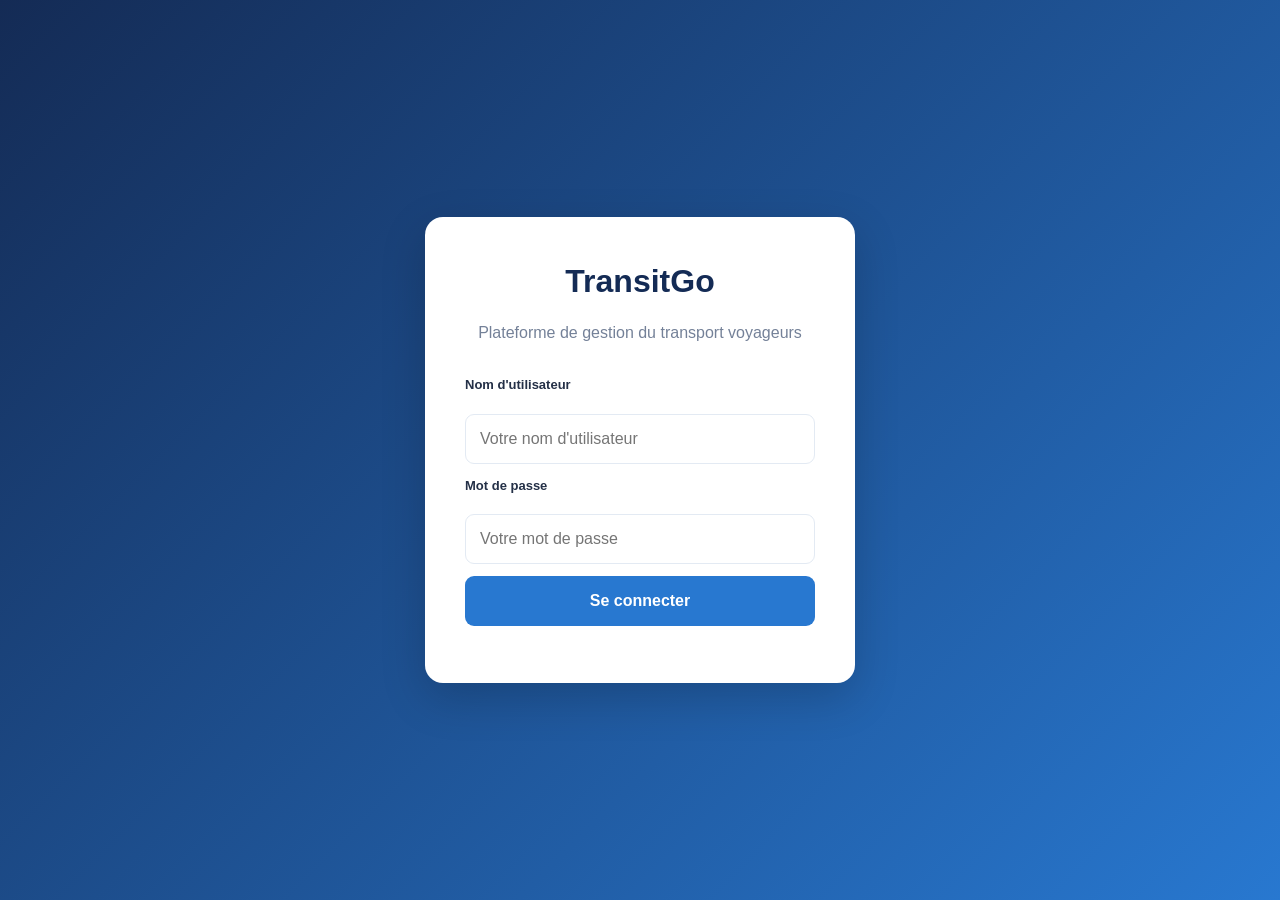
==== commit 5d271197: "Amelioration du design et mise à jour de TransitGo" ====
--- a/index.html
+++ b/index.html
@@ -3,347 +3,711 @@
 <head>
     <meta charset="UTF-8">
     <meta name="viewport" content="width=device-width, initial-scale=1.0">
-    <meta name="description" content="TransitGo - Gestion de transport de voyageurs">
-    <title>TransitGo | Transport de voyageurs</title>
+    <meta name="theme-color" content="#142b55">
+    <title>TransitGo - Gestion du transport</title>
     <link rel="stylesheet" href="css/style.css">
 </head>
 <body>
 
-<section id="loginSection" class="login-container">
-    <div class="login-card">
-        <h1>TransitGo</h1>
-        <p>Gestion de transport de voyageurs</p>
-        <form id="loginForm">
-            <label for="username">Nom d'utilisateur</label>
-            <input id="username" type="text" required autocomplete="username" placeholder="Votre nom d'utilisateur">
-            <label for="password">Mot de passe</label>
-            <input id="password" type="password" required autocomplete="current-password" placeholder="Votre mot de passe">
-            <button type="submit">Se connecter</button>
-            <p id="loginError" role="alert"></p>
-        </form>
-    </div>
-</section>
-
-<div id="appSection" class="app-container" hidden>
-    <aside class="sidebar">
-        <div class="brand"><h2>TransitGo</h2></div>
-        <div class="user-info">
-            <strong id="userName">Utilisateur</strong>
-            <span id="userRole">Rôle</span>
-        </div>
-
-        <nav id="mainNav">
-            <button class="nav-link" data-page="dashboard">Tableau de bord</button>
-            <button class="nav-link" data-page="departures" data-roles="AGENT,EXPLOITATION,RESPONSABLE">Départs</button>
-            <button class="nav-link" data-page="booking" data-roles="AGENT">Réservation</button>
-            <button class="nav-link" data-page="tickets" data-roles="AGENT,EXPLOITATION,CONTROLEUR,RESPONSABLE">Billets</button>
-            <button class="nav-link" data-page="control" data-roles="CONTROLEUR,RESPONSABLE">Contrôle des billets</button>
-            <button class="nav-link" data-page="payments" data-roles="CAISSIER,RESPONSABLE">Paiements</button>
-            <button class="nav-link" data-page="refunds" data-roles="CAISSIER,RESPONSABLE">Remboursements</button>
-            <button class="nav-link" data-page="resources" data-roles="EXPLOITATION,RESPONSABLE">Ressources</button>
-            <button class="nav-link" data-page="users" data-roles="RESPONSABLE">Utilisateurs</button>
-            <button class="nav-link" data-page="agencies" data-roles="RESPONSABLE">Agences</button>
-        </nav>
-        <button id="logoutBtn" class="logout-btn">Déconnexion</button>
-    </aside>
-
-    <main class="main-content">
-        <header class="topbar"><h1 id="pageTitle">Tableau de bord</h1></header>
-        <div id="toast" role="status" aria-live="polite"></div>
-
-        <section id="page-dashboard" class="page">
-            <div class="panel">
-                <h2>Bienvenue sur TransitGo</h2>
-                <p id="dashboardWelcome">Votre espace de gestion du transport.</p>
-            </div>
-            <div class="dashboard-grid">
-                <div class="panel"><h3>Départs</h3><strong id="statDepartures">0</strong></div>
-                <div class="panel"><h3>Réservations</h3><strong id="statReservations">0</strong></div>
-                <div class="panel"><h3>Billets émis</h3><strong id="statTickets">0</strong></div>
-                <div class="panel"><h3>Paiements</h3><strong id="statPaid">0 FCFA</strong></div>
-            </div>
-        </section>
-
-        <section id="page-departures" class="page" hidden>
-            <div class="panel">
-                <h2>Départs disponibles</h2>
-                <form id="departureSearchForm">
-                    <label for="searchFrom">Départ</label>
-                    <input id="searchFrom" placeholder="Ville de départ">
-                    <label for="searchTo">Destination</label>
-                    <input id="searchTo" placeholder="Destination">
-                    <label for="searchDate">Date</label>
-                    <input id="searchDate" type="date">
-                    <button type="submit">Rechercher</button>
+    <!-- CONNEXION -->
+    <section id="loginSection" class="login-section">
+        <div class="login-container">
+            <div class="login-card">
+                <h1>TransitGo</h1>
+                <p>Plateforme de gestion du transport voyageurs</p>
+
+                <form id="loginForm">
+                    <label for="username">Nom d'utilisateur</label>
+                    <input id="username" type="text"
+                        placeholder="Votre nom d'utilisateur"
+                        required autocomplete="username">
+
+                    <label for="password">Mot de passe</label>
+                    <input id="password" type="password"
+                        placeholder="Votre mot de passe"
+                        required autocomplete="current-password">
+
+                    <button type="submit">Se connecter</button>
+                    <p id="loginError" class="error-message"></p>
                 </form>
             </div>
-            <div id="departureResults" class="departure-grid"></div>
-            <p id="departureEmpty"></p>
-        </section>
-
-        <section id="page-booking" class="page" hidden>
-
-            <!-- LISTE DES RÉSERVATIONS -->
-            <div class="panel">
-                <div class="reservation-list-header">
+        </div>
+    </section>
+
+    <!-- APPLICATION -->
+    <section id="appSection" hidden>
+        <div class="app-container">
+
+            <aside class="sidebar">
+                <div class="brand">
+                    <h2>TransitGo</h2>
+                </div>
+
+                <div class="user-info">
+                    <strong id="userName"></strong>
+                    <span id="userRole"></span>
+                </div>
+
+                <nav id="mainNav">
+                    <button type="button" class="nav-link active"
+                        data-page="dashboard"
+                        data-roles="AGENT,CONTROLEUR,CAISSIER,EXPLOITATION,RESPONSABLE">
+                        Tableau de bord
+                    </button>
+
+                    <button type="button" class="nav-link"
+                        data-page="departures"
+                        data-roles="AGENT,EXPLOITATION,RESPONSABLE">
+                        Départs
+                    </button>
+
+                    <button type="button" class="nav-link"
+                        data-page="booking"
+                        data-roles="AGENT">
+                        Réservation
+                    </button>
+
+                    <button type="button" class="nav-link"
+                        data-page="tickets"
+                        data-roles="AGENT,CONTROLEUR,RESPONSABLE">
+                        Billets
+                    </button>
+
+                    <!-- Contrôle réservé au Contrôleur -->
+                    <button type="button" class="nav-link"
+                        data-page="control"
+                        data-roles="CONTROLEUR">
+                        Contrôle des billets
+                    </button>
+
+                    <!-- Historique accessible au Caissier et au Responsable -->
+                    <button type="button" class="nav-link"
+                        data-page="payments"
+                        data-roles="CAISSIER,RESPONSABLE">
+                        Paiements et recettes
+                    </button>
+
+                    <button type="button" class="nav-link"
+                        data-page="resources"
+                        data-roles="EXPLOITATION,RESPONSABLE">
+                        Ressources
+                    </button>
+
+                    <button type="button" class="nav-link"
+                        data-page="users"
+                        data-roles="RESPONSABLE">
+                        Utilisateurs
+                    </button>
+
+                    <button type="button" class="nav-link"
+                        data-page="agencies"
+                        data-roles="RESPONSABLE">
+                        Agences
+                    </button>
+                </nav>
+
+                <button id="logoutBtn" type="button" class="logout-btn">
+                    Déconnexion
+                </button>
+            </aside>
+
+            <main class="main-content">
+
+                <header class="topbar">
                     <div>
-                        <h2>Réservations enregistrées</h2>
-                        <p>Consulte les réservations effectuées par les agents.</p>
-                    </div>
-                    <button id="refreshReservationsBtn" type="button">Actualiser</button>
-                </div>
-
-                <div class="table-responsive">
-                    <table>
-                        <thead>
-                            <tr>
-                                <th>N°</th>
-                                <th>Voyageur</th>
-                                <th>Téléphone</th>
-                                <th>Trajet</th>
-                                <th>Départ</th>
-                                <th>Place</th>
-                                <th>Montant</th>
-                                <th>Statut</th>
-                            </tr>
-                        </thead>
-                        <tbody id="reservationRows"></tbody>
-                    </table>
-                </div>
-                <p id="reservationEmpty">Chargement des réservations...</p>
-            </div>
-
-            <!-- NOUVELLE RÉSERVATION -->
-            <div class="panel">
-                <h2>Nouvelle réservation</h2>
-                <p id="selectedDepartureInfo">Sélectionne un départ dans la liste.</p>
-
-                <form id="bookingForm">
-                    <input id="bookingTripId" type="hidden">
-
-                    <label for="bookingTripSelect">Choisir un départ</label>
-                    <select id="bookingTripSelect" required>
-                        <option value="">Chargement des départs...</option>
-                    </select>
-
-                    <label for="bookingSeat">Place disponible</label>
-                    <select id="bookingSeat" required>
-                        <option value="">Choisir une place</option>
-                    </select>
-
-                    <label for="passengerName">Nom du voyageur</label>
-                    <input id="passengerName" required>
-
-                    <label for="passengerPhone">Téléphone</label>
-                    <input id="passengerPhone" type="tel" required>
-
-                    <label for="passengerDocument">Pièce d'identité (facultatif)</label>
-                    <input id="passengerDocument">
-
-                    <button type="submit">Créer la réservation</button>
-                </form>
-            </div>
-
-            <div id="paymentPanel" class="panel" hidden>
-                <h2>Paiement de la réservation</h2>
-                <p id="paymentReservationInfo"></p>
-                <form id="paymentForm">
-                    <input id="paymentReservationId" type="hidden">
-                    <label for="paymentAmount">Montant à payer (FCFA)</label>
-                    <input id="paymentAmount" type="number" min="1" required>
-                    <label for="paymentMethod">Mode de paiement</label>
-                    <select id="paymentMethod" required>
-                        <option value="MOBILE">Orange Money / Moov Money (simulation)</option>
-                        <option value="CASH">Espèces</option>
-                        <option value="CARD">Carte (simulation)</option>
-                    </select>
-                    <button type="submit">Simuler le paiement</button>
-                </form>
-                <div id="paymentResult"></div>
-            </div>
-        </section>
-
-        <section id="page-tickets" class="page" hidden>
-            <div class="panel">
-                <h2>Billets enregistrés</h2>
-                <button id="refreshTicketsBtn" type="button">Actualiser</button>
-                <div class="table-responsive">
-                    <table>
-                        <thead>
-                            <tr><th>Code</th><th>Réservation</th><th>Date d'émission</th><th>Contrôlé</th></tr>
-                        </thead>
-                        <tbody id="ticketRows"></tbody>
-                    </table>
-                </div>
-                <p id="ticketEmpty"></p>
-            </div>
-        </section>
-
-        <section id="page-control" class="page" hidden>
-            <div class="panel">
-                <h2>Contrôle d'un billet</h2>
-                <form id="controlForm">
-                    <label for="controlReference">Code UUID du billet</label>
-                    <input id="controlReference" required placeholder="Coller le code du billet">
-                    <button type="submit">Vérifier et enregistrer l'embarquement</button>
-                </form>
-                <div id="controlResult"></div>
-            </div>
-        </section>
-
-        <section id="page-payments" class="page" hidden>
-            <div class="panel">
-                <h2>Historique des paiements</h2>
-                <button id="refreshPaymentsBtn" type="button">Actualiser</button>
-                <div class="table-responsive">
-                    <table>
-                        <thead>
-                            <tr><th>Référence</th><th>Réservation</th><th>Montant</th><th>Méthode</th><th>Date</th></tr>
-                        </thead>
-                        <tbody id="paymentRows"></tbody>
-                    </table>
-                </div>
-                <p id="paymentEmpty"></p>
-            </div>
-        </section>
-
-        <section id="page-refunds" class="page" hidden>
-            <div class="panel">
-                <h2>Demander un remboursement</h2>
-                <form id="refundForm">
-                    <label for="refundReservation">Numéro de réservation</label>
-                    <input id="refundReservation" type="number" min="1" required>
-                    <label for="refundAmount">Montant (FCFA)</label>
-                    <input id="refundAmount" type="number" min="1" required>
-                    <label for="refundReason">Motif</label>
-                    <textarea id="refundReason" required></textarea>
-                    <button type="submit">Soumettre la demande</button>
-                </form>
-            </div>
-            <div class="panel">
-                <h2>Demandes de remboursement</h2>
-                <div class="table-responsive">
-                    <table>
-                        <thead>
-                            <tr><th>Demande</th><th>Réservation</th><th>Montant</th><th>Motif</th><th>Statut</th><th>Actions</th></tr>
-                        </thead>
-                        <tbody id="refundRows"></tbody>
-                    </table>
-                </div>
-                <p id="refundEmpty"></p>
-            </div>
-        </section>
-
-        <section id="page-resources" class="page" hidden>
-            <div class="panel">
-                <h2>Créer un itinéraire</h2>
-                <form id="routeForm">
-                    <input id="routeOrigin" placeholder="Ville de départ" required>
-                    <input id="routeDestination" placeholder="Destination" required>
-                    <input id="routeDistance" type="number" min="0" placeholder="Distance en km">
-                    <input id="routeDuration" type="number" min="0" placeholder="Durée estimée en minutes">
-                    <button type="submit">Ajouter l'itinéraire</button>
-                </form>
-            </div>
-            <div class="panel">
-                <h2>Ajouter un chauffeur</h2>
-                <form id="driverForm">
-                    <input id="driverFirstName" placeholder="Prénom" required>
-                    <input id="driverLastName" placeholder="Nom" required>
-                    <input id="driverPhone" placeholder="Téléphone">
-                    <input id="driverLicense" placeholder="Numéro de permis" required>
-                    <button type="submit">Ajouter le chauffeur</button>
-                </form>
-            </div>
-            <div class="panel">
-                <h2>Ajouter un véhicule</h2>
-                <form id="vehicleForm">
-                    <input id="vehicleRegistration" placeholder="Immatriculation" required>
-                    <input id="vehicleBrand" placeholder="Marque">
-                    <input id="vehicleModel" placeholder="Modèle">
-                    <input id="vehicleCapacity" type="number" min="1" placeholder="Nombre de places" required>
-                    <button type="submit">Ajouter le véhicule</button>
-                </form>
-            </div>
-            <div class="panel">
-                <h2>Programmer un départ</h2>
-                <form id="tripForm">
-                    <label for="tripRoute">Itinéraire</label>
-                    <select id="tripRoute" required></select>
-                    <label for="tripAgency">Agence</label>
-                    <select id="tripAgency" required></select>
-                    <label for="tripVehicle">Véhicule</label>
-                    <select id="tripVehicle" required></select>
-                    <label for="tripDriver">Chauffeur</label>
-                    <select id="tripDriver" required></select>
-                    <label for="tripDeparture">Date et heure de départ</label>
-                    <input id="tripDeparture" type="datetime-local" required>
-                    <label for="tripArrival">Date et heure d'arrivée</label>
-                    <input id="tripArrival" type="datetime-local">
-                    <label for="tripPrice">Prix (FCFA)</label>
-                    <input id="tripPrice" type="number" min="0" required>
-                    <label for="tripNotes">Notes</label>
-                    <textarea id="tripNotes"></textarea>
-                    <button type="submit">Créer le départ</button>
-                </form>
-            </div>
-        </section>
-
-        <section id="page-users" class="page" hidden>
-            <div class="panel">
-                <h2>Créer un utilisateur</h2>
-                <form id="userForm">
-                    <input id="newUsername" placeholder="Nom d'utilisateur" required>
-                    <input id="newFirstName" placeholder="Prénom">
-                    <input id="newLastName" placeholder="Nom">
-                    <input id="newEmail" type="email" placeholder="Adresse e-mail">
-                    <input id="newPassword" type="password" minlength="8" placeholder="Mot de passe (8 caractères minimum)" required>
-                    <label for="newRole">Rôle</label>
-                    <select id="newRole" required>
-                        <option value="AGENT">Agent</option>
-                        <option value="CONTROLEUR">Contrôleur</option>
-                        <option value="CAISSIER">Caissier</option>
-                        <option value="EXPLOITATION">Exploitation</option>
-                        <option value="RESPONSABLE">Responsable</option>
-                    </select>
-                    <label for="newAgency">Agence</label>
-                    <select id="newAgency"><option value="">Aucune agence</option></select>
-                    <button type="submit">Créer l'utilisateur</button>
-                </form>
-            </div>
-            <div class="panel">
-                <h2>Utilisateurs</h2>
-                <div class="table-responsive">
-                    <table>
-                        <thead>
-                            <tr><th>Identifiant</th><th>Nom</th><th>Rôle</th><th>Actif</th><th>Actions</th></tr>
-                        </thead>
-                        <tbody id="userRows"></tbody>
-                    </table>
-                </div>
-            </div>
-        </section>
-
-        <section id="page-agencies" class="page" hidden>
-            <div class="panel">
-                <h2>Créer une agence</h2>
-                <form id="agencyForm">
-                    <input id="agencyName" placeholder="Nom de l'agence" required>
-                    <input id="agencyCity" placeholder="Ville" required>
-                    <input id="agencyAddress" placeholder="Adresse">
-                    <input id="agencyPhone" placeholder="Téléphone">
-                    <button type="submit">Ajouter l'agence</button>
-                </form>
-            </div>
-            <div class="panel">
-                <h2>Agences enregistrées</h2>
-                <div id="agencyRows"></div>
-            </div>
-        </section>
-    </main>
-</div>
-
-<script src="js/api.js"></script>
-<script src="js/app.js"></script>
+                        <h1 id="pageTitle">Tableau de bord</h1>
+                        <p>Gestion du transport voyageurs</p>
+                    </div>
+                </header>
+
+                <!-- TABLEAU DE BORD -->
+                <section id="page-dashboard" class="page active">
+                    <div class="panel">
+                        <h2 id="dashboardWelcome">Bienvenue sur TransitGo</h2>
+                        <p>Voici un aperçu de votre activité.</p>
+                    </div>
+
+                    <div class="dashboard-grid">
+                        <article class="panel">
+                            <h3>Départs</h3>
+                            <strong id="statDepartures">0</strong>
+                        </article>
+
+                        <article class="panel">
+                            <h3>Réservations</h3>
+                            <strong id="statReservations">0</strong>
+                        </article>
+
+                        <article class="panel">
+                            <h3>Billets générés</h3>
+                            <strong id="statTickets">0</strong>
+                        </article>
+
+                        <article class="panel">
+                            <h3>Recettes encaissées</h3>
+                            <strong id="statPaid">0 FCFA</strong>
+                        </article>
+                    </div>
+                </section>
+
+                <!-- DÉPARTS -->
+                <section id="page-departures" class="page" hidden>
+
+                    <!-- Recherche réservée à l'Agent -->
+                    <div id="departureSearchPanel" class="panel">
+                        <h2>Rechercher un départ</h2>
+
+                        <form id="departureSearchForm" class="form-grid">
+                            <div>
+                                <label for="searchFrom">Ville de départ</label>
+                                <input id="searchFrom" type="text">
+                            </div>
+
+                            <div>
+                                <label for="searchTo">Destination</label>
+                                <input id="searchTo" type="text">
+                            </div>
+
+                            <div>
+                                <label for="searchDate">Date</label>
+                                <input id="searchDate" type="date">
+                            </div>
+
+                            <button type="submit">Rechercher</button>
+                        </form>
+                    </div>
+
+                    <!-- Liste des départs pour Exploitation et Responsable -->
+                    <div id="operationsDeparturePanel" class="panel" hidden>
+                        <div class="section-header">
+                            <div>
+                                <h2>Départs programmés</h2>
+                                <p id="departureManagementDescription">
+                                    Consulter les voyages organisés.
+                                </p>
+                            </div>
+
+                            <button id="refreshDeparturesBtn" type="button">
+                                Actualiser
+                            </button>
+                        </div>
+
+                        <div id="operationsDepartureList"
+                            class="table-responsive"></div>
+                    </div>
+
+                    <!-- Résultats de recherche Agent -->
+                    <div id="departureResults" class="departure-grid"></div>
+                    <p id="departureEmpty" class="empty-state"></p>
+                </section>
+
+                <!-- RÉSERVATION AGENT -->
+                <section id="page-booking" class="page" hidden>
+                    <div class="panel">
+                        <h2>Créer une réservation</h2>
+
+                        <p id="selectedDepartureInfo">
+                            Sélectionne un départ dans la liste.
+                        </p>
+
+                        <form id="bookingForm" class="form-grid">
+                            <div>
+                                <label for="bookingTripSelect">Départ</label>
+                                <select id="bookingTripSelect" required>
+                                    <option value="">Choisir un départ</option>
+                                </select>
+                            </div>
+
+                            <input id="bookingTripId" type="hidden">
+
+                            <div>
+                                <label for="bookingSeat">Place</label>
+                                <select id="bookingSeat" required>
+                                    <option value="">Choisir une place</option>
+                                </select>
+                            </div>
+
+                            <div>
+                                <label for="passengerName">Nom du voyageur</label>
+                                <input id="passengerName" type="text" required>
+                            </div>
+
+                            <div>
+                                <label for="passengerPhone">Téléphone</label>
+                                <input id="passengerPhone" type="tel" required>
+                            </div>
+
+                            <div>
+                                <label for="passengerDocument">Document</label>
+                                <input id="passengerDocument" type="text">
+                            </div>
+
+                            <button type="submit">Enregistrer la réservation</button>
+                        </form>
+
+                        <p class="info-message">
+                            Le paiement sera effectué auprès du caissier.
+                            Aucun billet n'est généré à cette étape.
+                        </p>
+                    </div>
+
+                    <div class="panel">
+                        <div class="section-header">
+                            <h2>Mes réservations</h2>
+                            <button id="refreshReservationsBtn" type="button">
+                                Actualiser
+                            </button>
+                        </div>
+
+                        <div class="table-responsive">
+                            <table>
+                                <thead>
+                                    <tr>
+                                        <th>N°</th>
+                                        <th>Voyageur</th>
+                                        <th>Téléphone</th>
+                                        <th>Trajet</th>
+                                        <th>Départ</th>
+                                        <th>Place</th>
+                                        <th>Montant</th>
+                                        <th>Statut</th>
+                                    </tr>
+                                </thead>
+                                <tbody id="reservationRows"></tbody>
+                            </table>
+                        </div>
+
+                        <p id="reservationEmpty" class="empty-state"></p>
+                    </div>
+                </section>
+
+                <!-- BILLETS -->
+                <section id="page-tickets" class="page" hidden>
+                    <div class="panel">
+                        <div class="section-header">
+                            <div>
+                                <h2>Billets générés</h2>
+                                <p>Consulter les billets émis après paiement.</p>
+                            </div>
+
+                            <button id="refreshTicketsBtn" type="button">
+                                Actualiser
+                            </button>
+                        </div>
+
+                        <div class="table-responsive">
+                            <table class="tickets-table">
+                                <thead>
+                                    <tr>
+                                        <th>Code du billet</th>
+                                        <th>Voyageur</th>
+                                        <th>Téléphone</th>
+                                        <th>Trajet</th>
+                                        <th>Date du départ</th>
+                                        <th>Place</th>
+                                        <th>Date d'émission</th>
+                                        <th>Contrôle</th>
+                                    </tr>
+                                </thead>
+                                <tbody id="ticketRows"></tbody>
+                            </table>
+                        </div>
+
+                        <p id="ticketEmpty" class="empty-state"></p>
+                    </div>
+                </section>
+
+                <!-- CONTRÔLE DES BILLETS : CONTRÔLEUR UNIQUEMENT -->
+                <section id="page-control" class="page" hidden>
+                    <div class="panel">
+                        <h2>Contrôler un billet</h2>
+
+                        <p>
+                            Saisis le code du billet pour vérifier sa validité
+                            et enregistrer l'embarquement.
+                        </p>
+
+                        <form id="controlForm">
+                            <label for="controlReference">Code du billet</label>
+                            <input id="controlReference" type="text"
+                                required placeholder="Exemple : TG-1001">
+
+                            <button type="submit">Vérifier le billet</button>
+                        </form>
+
+                        <div id="controlResult"></div>
+                    </div>
+                </section>
+
+                <!-- PAIEMENTS -->
+                <section id="page-payments" class="page" hidden>
+
+                    <!-- Zone d'encaissement : CAISSIER UNIQUEMENT -->
+                    <div id="cashierUnpaidPanel" class="panel">
+                        <div class="section-header">
+                            <h2>Réservations à encaisser</h2>
+
+                            <button id="refreshUnpaidBtn" type="button">
+                                Actualiser
+                            </button>
+                        </div>
+
+                        <p class="info-message">
+                            Sélectionne une réservation en attente et encaisse
+                            son montant total. Le billet sera généré après
+                            confirmation du paiement.
+                        </p>
+
+                        <div class="table-responsive">
+                            <table>
+                                <thead>
+                                    <tr>
+                                        <th>N° réservation</th>
+                                        <th>Voyageur</th>
+                                        <th>Téléphone</th>
+                                        <th>Trajet</th>
+                                        <th>Départ</th>
+                                        <th>Place</th>
+                                        <th>Montant total</th>
+                                        <th>Action</th>
+                                    </tr>
+                                </thead>
+                                <tbody id="unpaidReservationRows"></tbody>
+                            </table>
+                        </div>
+
+                        <p id="unpaidReservationEmpty" class="empty-state"></p>
+                    </div>
+
+                    <!-- Formulaire d'encaissement : CAISSIER UNIQUEMENT -->
+                    <div id="cashierPaymentPanel" class="panel" hidden>
+                        <h2>Encaisser une réservation</h2>
+                        <p id="cashierReservationInfo"></p>
+
+                        <form id="cashierPaymentForm" class="form-grid">
+                            <input id="cashierReservationId" type="hidden">
+
+                            <div>
+                                <label for="cashierPaymentAmount">
+                                    Montant total à encaisser
+                                </label>
+                                <input id="cashierPaymentAmount" type="number"
+                                    min="1" step="1" required readonly>
+                            </div>
+
+                            <div>
+                                <label for="cashierPaymentMethod">
+                                    Mode de paiement
+                                </label>
+                                <select id="cashierPaymentMethod" required>
+                                    <option value="CASH">Espèces</option>
+                                    <option value="MOBILE">Paiement mobile</option>
+                                    <option value="CARD">Carte bancaire</option>
+                                </select>
+                            </div>
+
+                            <button type="submit">
+                                Confirmer le paiement intégral
+                            </button>
+
+                            <button id="closeCashierPaymentBtn" type="button">
+                                Fermer
+                            </button>
+                        </form>
+
+                        <div id="cashierPaymentResult"></div>
+                    </div>
+
+                    <!-- Historique visible par le Caissier et le Responsable -->
+                    <div class="panel">
+                        <div class="section-header">
+                            <div>
+                                <h2>Historique des paiements</h2>
+                                <p>
+                                    Consultation des paiements enregistrés.
+                                </p>
+                            </div>
+
+                            <button id="refreshPaymentsBtn" type="button">
+                                Actualiser
+                            </button>
+                        </div>
+
+                        <!-- Résumé des recettes -->
+                        <div id="paymentRevenueSummary" class="revenue-summary">
+                            <div class="revenue-item">
+                                <span>Total encaissé</span>
+                                <strong id="paymentTotalRevenue">0 FCFA</strong>
+                            </div>
+
+                            <div class="revenue-item">
+                                <span>Nombre de paiements</span>
+                                <strong id="paymentTotalCount">0</strong>
+                            </div>
+                        </div>
+
+                        <!-- Détail des paiements -->
+                        <div class="table-responsive">
+                            <table>
+                                <thead>
+                                    <tr>
+                                        <th>Référence paiement</th>
+                                        <th>Réservation</th>
+                                        <th>Voyageur</th>
+                                        <th>Montant</th>
+                                        <th>Mode</th>
+                                        <th>Date</th>
+                                        <th>Caissier</th>
+                                    </tr>
+                                </thead>
+                                <tbody id="paymentRows"></tbody>
+                            </table>
+                        </div>
+
+                        <p id="paymentEmpty" class="empty-state"></p>
+                    </div>
+                </section>
+
+                <!-- RESSOURCES -->
+                <section id="page-resources" class="page" hidden>
+
+                    <!-- Création d'itinéraire : EXPLOITATION UNIQUEMENT -->
+                    <div id="routeCreatePanel" class="panel">
+                        <h2>Créer un itinéraire</h2>
+
+                        <form id="routeForm" class="form-grid">
+                            <div>
+                                <label for="routeOrigin">Ville de départ</label>
+                                <input id="routeOrigin"
+                                    placeholder="Ville de départ" required>
+                            </div>
+
+                            <div>
+                                <label for="routeDestination">Destination</label>
+                                <input id="routeDestination"
+                                    placeholder="Destination" required>
+                            </div>
+
+                            <div>
+                                <label for="routeDistance">Distance en km</label>
+                                <input id="routeDistance" type="number" min="0"
+                                    placeholder="Distance en km">
+                            </div>
+
+                            <div>
+                                <label for="routeDuration">Durée en minutes</label>
+                                <input id="routeDuration" type="number" min="0"
+                                    placeholder="Durée en minutes">
+                            </div>
+
+                            <button type="submit">Créer l'itinéraire</button>
+                        </form>
+                    </div>
+
+                    <!-- Ajout chauffeur : EXPLOITATION UNIQUEMENT -->
+                    <div id="driverCreatePanel" class="panel">
+                        <h2>Ajouter un chauffeur</h2>
+
+                        <form id="driverForm" class="form-grid">
+                            <div>
+                                <label for="driverFirstName">Prénom</label>
+                                <input id="driverFirstName"
+                                    placeholder="Prénom" required>
+                            </div>
+
+                            <div>
+                                <label for="driverLastName">Nom</label>
+                                <input id="driverLastName"
+                                    placeholder="Nom" required>
+                            </div>
+
+                            <div>
+                                <label for="driverPhone">Téléphone</label>
+                                <input id="driverPhone" placeholder="Téléphone">
+                            </div>
+
+                            <div>
+                                <label for="driverLicense">Numéro de permis</label>
+                                <input id="driverLicense"
+                                    placeholder="Numéro de permis" required>
+                            </div>
+
+                            <button type="submit">Ajouter le chauffeur</button>
+                        </form>
+                    </div>
+
+                    <!-- Ajout véhicule : EXPLOITATION UNIQUEMENT -->
+                    <div id="vehicleCreatePanel" class="panel">
+                        <h2>Ajouter un véhicule</h2>
+
+                        <form id="vehicleForm" class="form-grid">
+                            <div>
+                                <label for="vehicleRegistration">
+                                    Immatriculation
+                                </label>
+                                <input id="vehicleRegistration"
+                                    placeholder="Immatriculation" required>
+                            </div>
+
+                            <div>
+                                <label for="vehicleBrand">Marque</label>
+                                <input id="vehicleBrand" placeholder="Marque">
+                            </div>
+
+                            <div>
+                                <label for="vehicleModel">Modèle</label>
+                                <input id="vehicleModel" placeholder="Modèle">
+                            </div>
+
+                            <div>
+                                <label for="vehicleCapacity">Capacité</label>
+                                <input id="vehicleCapacity" type="number" min="1"
+                                    placeholder="Capacité" required>
+                            </div>
+
+                            <button type="submit">Ajouter le véhicule</button>
+                        </form>
+                    </div>
+
+                    <!-- Programmation des départs : EXPLOITATION UNIQUEMENT -->
+                    <div id="tripCreatePanel" class="panel">
+                        <h2 id="tripFormTitle">Programmer un départ</h2>
+
+                        <form id="tripForm" class="form-grid">
+                            <div>
+                                <label for="tripRoute">Itinéraire</label>
+                                <select id="tripRoute" required>
+                                    <option value="">Choisir un itinéraire</option>
+                                </select>
+                            </div>
+
+                            <div>
+                                <label for="tripAgency">Agence</label>
+                                <select id="tripAgency" required>
+                                    <option value="">Choisir une agence</option>
+                                </select>
+                            </div>
+
+                            <div>
+                                <label for="tripVehicle">Véhicule</label>
+                                <select id="tripVehicle" required>
+                                    <option value="">Choisir un véhicule</option>
+                                </select>
+                            </div>
+
+                            <div>
+                                <label for="tripDriver">Chauffeur</label>
+                                <select id="tripDriver" required>
+                                    <option value="">Choisir un chauffeur</option>
+                                </select>
+                            </div>
+
+                            <div>
+                                <label for="tripDeparture">Départ</label>
+                                <input id="tripDeparture"
+                                    type="datetime-local" required>
+                            </div>
+
+                            <div>
+                                <label for="tripArrival">Arrivée</label>
+                                <input id="tripArrival" type="datetime-local">
+                            </div>
+
+                            <div>
+                                <label for="tripPrice">Prix en FCFA</label>
+                                <input id="tripPrice" type="number"
+                                    min="1" required>
+                            </div>
+
+                            <div>
+                                <label for="tripNotes">Notes</label>
+                                <textarea id="tripNotes"></textarea>
+                            </div>
+
+                            <button type="submit">Enregistrer le départ</button>
+                        </form>
+                    </div>
+
+                    <!-- Listes consultables par Exploitation et Responsable -->
+                    <div class="panel">
+                        <h2>Itinéraires enregistrés</h2>
+                        <div id="routeList" class="cards-grid"></div>
+                    </div>
+
+                    <div class="panel">
+                        <h2>Chauffeurs enregistrés</h2>
+                        <div id="driverList" class="cards-grid"></div>
+                    </div>
+
+                    <div class="panel">
+                        <h2>Véhicules enregistrés</h2>
+                        <div id="vehicleList" class="cards-grid"></div>
+                    </div>
+                </section>
+
+                <!-- UTILISATEURS : CONSULTATION RESPONSABLE -->
+                <section id="page-users" class="page" hidden>
+                    <div class="panel">
+                        <div class="section-header">
+                            <div>
+                                <h2>Liste des utilisateurs</h2>
+                                <p>
+                                    Consultation des comptes et de leurs rôles.
+                                </p>
+                            </div>
+
+                            <button id="refreshUsersBtn" type="button">
+                                Actualiser
+                            </button>
+                        </div>
+
+                        <div class="table-responsive">
+                            <table>
+                                <thead>
+                                    <tr>
+                                        <th>Identifiant</th>
+                                        <th>Nom complet</th>
+                                        <th>Email</th>
+                                        <th>Rôle</th>
+                                        <th>Agence</th>
+                                        <th>Statut</th>
+                                    </tr>
+                                </thead>
+                                <tbody id="userRows"></tbody>
+                            </table>
+                        </div>
+
+                        <p id="userEmpty" class="empty-state"></p>
+                    </div>
+                </section>
+
+                <!-- AGENCES : CONSULTATION RESPONSABLE -->
+                <section id="page-agencies" class="page" hidden>
+                    <div class="panel">
+                        <div class="section-header">
+                            <div>
+                                <h2>Agences de la compagnie</h2>
+                                <p>
+                                    Consultation des agences enregistrées.
+                                </p>
+                            </div>
+
+                            <button id="refreshAgenciesBtn" type="button">
+                                Actualiser
+                            </button>
+                        </div>
+
+                        <div id="agencyRows" class="cards-grid"></div>
+                    </div>
+                </section>
+
+            </main>
+        </div>
+    </section>
+
+    <div id="toast" role="status" aria-live="polite"></div>
+
+    <script src="js/api.js"></script>
+    <script src="js/app.js"></script>
 </body>
 </html>
--- a/css/style.css
+++ b/css/style.css
@@ -1,54 +1,43 @@
-/* =========================================================
-   TRANSITGO — DESIGN SYSTEM PROFESSIONNEL
-   Compatible avec index.html et app.js
-========================================================= */
-
-@import url('https://fonts.googleapis.com/css2?family=DM+Sans:wght@400;500;600;700;800&family=Manrope:wght@400;500;600;700;800&display=swap');
+/* =====================================================
+   TRANSITGO - FEUILLE DE STYLE MODERNE
+===================================================== */
 
 :root {
-    --navy: #142b55;
-    --navy-dark: #0c1c38;
-    --blue: #3569d4;
-    --blue-dark: #2454b5;
-    --blue-light: #edf3ff;
-    --green: #15966a;
-    --green-light: #e8f7f0;
-    --orange: #df922b;
-    --orange-light: #fff4e4;
-    --red: #d94a4a;
-    --red-light: #fff0f0;
-
+    --primary: #142b55;
+    --primary-light: #1e4079;
+    --secondary: #2878d0;
+    --secondary-light: #eaf3ff;
     --background: #f4f7fc;
-    --white: #ffffff;
-    --text: #26344d;
-    --muted: #8490a3;
-    --border: #e7ecf4;
-
-    --shadow: 0 4px 18px rgba(20, 43, 85, .045);
-    --shadow-hover: 0 12px 28px rgba(20, 43, 85, .09);
-
-    --radius: 15px;
-    --radius-small: 10px;
-    --sidebar-width: 255px;
+    --surface: #ffffff;
+    --text: #243047;
+    --muted: #748198;
+    --border: #e3eaf3;
+    --success: #16845b;
+    --danger: #d94343;
+    --warning: #d99420;
+
+    --sidebar-width: 260px;
+    --radius: 14px;
+    --shadow: 0 5px 20px rgba(20, 43, 85, 0.055);
+    --shadow-hover: 0 9px 25px rgba(20, 43, 85, 0.10);
 }
 
 * {
+    box-sizing: border-box;
+}
+
+html {
+    min-height: 100%;
+    scroll-behavior: smooth;
+}
+
+body {
     margin: 0;
-    padding: 0;
-    box-sizing: border-box;
-}
-
-html {
-    scroll-behavior: smooth;
-}
-
-body {
     min-height: 100vh;
-    font-family: "DM Sans", Arial, sans-serif;
+    font-family: "Segoe UI", Arial, Helvetica, sans-serif;
     background: var(--background);
     color: var(--text);
-    font-size: 14px;
-    line-height: 1.6;
+    line-height: 1.5;
 }
 
 button,
@@ -60,343 +49,301 @@
 
 button {
     cursor: pointer;
+    border: none;
 }
 
 button:disabled {
     cursor: not-allowed;
-    opacity: .55;
+    opacity: 0.6;
 }
 
 [hidden] {
     display: none !important;
 }
 
-h1,
-h2,
-h3,
-h4 {
-    font-family: "Manrope", sans-serif;
-    color: var(--navy);
-    line-height: 1.3;
-}
-
-h1 {
-    font-size: 27px;
-    font-weight: 800;
-}
-
-h2 {
-    font-size: 21px;
-    font-weight: 800;
-}
-
-h3 {
-    font-size: 16px;
-    font-weight: 700;
-}
-
-p {
-    color: var(--muted);
-}
-
-/* =========================================================
-   1. PAGE DE CONNEXION
-========================================================= */
-
-#loginSection {
+/* =====================================================
+   CONNEXION
+   Design actuel conservé
+===================================================== */
+
+.login-section {
     min-height: 100vh;
-    width: 100%;
     display: flex;
     align-items: center;
     justify-content: center;
-    padding: 30px 18px;
-
-    background:
-        radial-gradient(circle at 10% 15%, rgba(53, 105, 212, .18), transparent 32%),
-        radial-gradient(circle at 90% 85%, rgba(21, 150, 106, .10), transparent 30%),
-        linear-gradient(135deg, #f5f8ff, #edf3fc);
+    padding: 25px;
+    background: linear-gradient(135deg, #142b55, #2878d0);
 }
 
 .login-container {
     width: 100%;
-    max-width: 460px;
+    max-width: 430px;
 }
 
 .login-card {
-    width: 100%;
-    padding: 42px 38px;
-    background: rgba(255, 255, 255, .97);
-    border: 1px solid rgba(226, 233, 245, .9);
-    border-radius: 23px;
-    box-shadow: 0 20px 65px rgba(20, 43, 85, .11);
+    background: white;
+    padding: 40px;
+    border-radius: 18px;
+    box-shadow: 0 15px 45px rgba(0, 0, 0, 0.18);
 }
 
 .login-card h1 {
+    margin: 0 0 10px;
+    color: var(--primary);
     text-align: center;
-    font-size: 34px;
-    letter-spacing: -1.2px;
-    color: var(--blue);
-    margin-bottom: 5px;
+    font-size: 32px;
 }
 
 .login-card > p {
     text-align: center;
-    font-size: 13px;
+    color: var(--muted);
     margin-bottom: 30px;
 }
 
 .login-card form {
     display: flex;
     flex-direction: column;
-    gap: 10px;
-}
-
-.login-card label {
-    margin-top: 9px;
+    gap: 12px;
+}
+
+label {
+    display: block;
+    margin-bottom: 7px;
+    font-weight: 600;
+    font-size: 13px;
+    color: var(--text);
+}
+
+input,
+select,
+textarea {
+    width: 100%;
+    min-width: 0;
+    padding: 12px 14px;
+    border: 1px solid var(--border);
+    border-radius: 9px;
+    outline: none;
+    background: white;
+    color: var(--text);
+    transition: border-color 0.2s, box-shadow 0.2s;
+}
+
+input:hover,
+select:hover,
+textarea:hover {
+    border-color: #bdcce0;
+}
+
+input:focus,
+select:focus,
+textarea:focus {
+    border-color: var(--secondary);
+    box-shadow: 0 0 0 3px rgba(40, 120, 208, 0.12);
+}
+
+textarea {
+    min-height: 100px;
+    resize: vertical;
+}
+
+.login-card button,
+.form-grid button,
+#controlForm button {
+    padding: 13px 18px;
+    background: var(--secondary);
+    color: white;
+    border-radius: 9px;
+    font-weight: 600;
+    transition: background 0.2s, transform 0.2s;
+}
+
+.login-card button:hover,
+.form-grid button:hover,
+#controlForm button:hover {
+    background: var(--primary);
+    transform: translateY(-1px);
+}
+
+.error-message {
+    color: var(--danger);
+    font-size: 13px;
+    margin: 5px 0 0;
+}
+
+/* =====================================================
+   STRUCTURE GÉNÉRALE
+===================================================== */
+
+#appSection {
+    width: 100%;
+    min-height: 100vh;
+}
+
+.app-container {
+    display: flex;
+    flex-direction: row;
+    align-items: stretch;
+    width: 100%;
+    min-height: 100vh;
+}
+
+/* =====================================================
+   BARRE LATÉRALE
+===================================================== */
+
+.sidebar {
+    flex: 0 0 var(--sidebar-width);
+    width: var(--sidebar-width);
+    min-width: var(--sidebar-width);
+    min-height: 100vh;
+    padding: 27px 17px 20px;
+    display: flex;
+    flex-direction: column;
+    background: linear-gradient(180deg, #142b55 0%, #193967 100%);
+    color: white;
+    box-shadow: 4px 0 18px rgba(20, 43, 85, 0.08);
+    position: relative;
+    z-index: 2;
+}
+
+.brand {
+    padding: 5px 10px 24px;
+    border-bottom: 1px solid rgba(255, 255, 255, 0.14);
+}
+
+.brand h2 {
+    margin: 0;
+    font-size: 26px;
+    font-weight: 750;
+    letter-spacing: 0.3px;
+    color: white;
+}
+
+.user-info {
+    display: flex;
+    flex-direction: column;
+    gap: 5px;
+    padding: 20px 11px;
+    border-bottom: 1px solid rgba(255, 255, 255, 0.14);
+    overflow-wrap: anywhere;
+}
+
+.user-info strong {
+    font-size: 14px;
+    font-weight: 650;
+    color: white;
+}
+
+.user-info span {
+    color: #b9cce8;
     font-size: 12px;
-    font-weight: 700;
-    color: #43516a;
-}
-
-.login-card input {
-    width: 100%;
-    height: 51px;
-    padding: 0 16px;
-    border: 1px solid #e0e7f1;
-    border-radius: 11px;
-    background: #f9fbfe;
-    color: var(--text);
-    transition: .2s ease;
-}
-
-.login-card input:focus {
-    outline: none;
-    border-color: var(--blue);
-    background: white;
-    box-shadow: 0 0 0 4px rgba(53, 105, 212, .10);
-}
-
-.login-card input::placeholder {
-    color: #a6b0bf;
-}
-
-.login-card button {
-    height: 51px;
-    margin-top: 17px;
-    border: none;
-    border-radius: 11px;
-    background: linear-gradient(135deg, #4279e6, #2859bd);
-    color: white;
-    font-weight: 800;
-    font-size: 14px;
-    box-shadow: 0 7px 18px rgba(53, 105, 212, .20);
-    transition: .2s ease;
-}
-
-.login-card button:hover {
-    transform: translateY(-2px);
-    box-shadow: 0 10px 23px rgba(53, 105, 212, .27);
-}
-
-#loginError {
-    min-height: 18px;
-    color: var(--red);
-    font-size: 12px;
-    text-align: center;
-}
-
-/* =========================================================
-   2. STRUCTURE DE L'APPLICATION
-========================================================= */
-
-#appSection {
-    min-height: 100vh;
-    display: flex;
-}
-
-.app-container {
-    min-height: 100vh;
-    width: 100%;
-}
-
-.sidebar {
-    position: fixed;
-    top: 0;
-    bottom: 0;
-    left: 0;
-    z-index: 50;
-
-    width: var(--sidebar-width);
-    min-height: 100vh;
-
+}
+
+#mainNav {
     display: flex;
     flex-direction: column;
-
-    padding: 24px 17px;
-
-    background: linear-gradient(180deg, #142b55 0%, #0c1c38 100%);
-    box-shadow: 5px 0 25px rgba(13, 30, 61, .07);
-}
-
-.brand {
-    padding: 8px 10px 25px;
-    border-bottom: 1px solid rgba(255, 255, 255, .12);
-}
-
-.brand h2 {
-    color: white;
-    font-size: 25px;
-    letter-spacing: -.8px;
-}
-
-.brand h2::before {
-    content: "";
-    display: inline-block;
-    width: 9px;
-    height: 25px;
-    margin-right: 10px;
-    vertical-align: -4px;
-    border-radius: 5px;
-    background: #6b9aff;
-}
-
-.user-info {
-    display: flex;
-    flex-direction: column;
-    gap: 4px;
-    padding: 19px 10px;
-    border-bottom: 1px solid rgba(255, 255, 255, .12);
-}
-
-.user-info strong {
-    color: white;
-    font-size: 13px;
-}
-
-.user-info span {
-    color: #aabbd8;
-    font-size: 11px;
-}
-
-#mainNav {
-    flex: 1;
-    overflow-y: auto;
-    padding-top: 20px;
-}
-
-#mainNav::-webkit-scrollbar {
-    width: 4px;
-}
-
-#mainNav::-webkit-scrollbar-thumb {
-    background: rgba(255, 255, 255, .2);
-    border-radius: 10px;
+    gap: 7px;
+    margin-top: 22px;
 }
 
 .nav-link {
     width: 100%;
-    min-height: 44px;
-
-    display: flex;
-    align-items: center;
-    gap: 11px;
-
-    margin-bottom: 6px;
-    padding: 11px 13px;
-
-    border: 0;
-    border-radius: 10px;
-
+    padding: 12px 14px;
+    border-radius: 9px;
+    text-align: left;
+    color: #dce7f7;
     background: transparent;
-    color: #c2cee2;
-
-    text-align: left;
-    font-size: 12px;
-    font-weight: 600;
-
-    transition: .2s ease;
+    font-size: 13px;
+    font-weight: 500;
+    transition: background 0.2s, color 0.2s, transform 0.2s;
 }
 
 .nav-link:hover {
-    background: rgba(255, 255, 255, .09);
+    background: rgba(255, 255, 255, 0.11);
     color: white;
     transform: translateX(2px);
 }
 
 .nav-link.active {
-    background: linear-gradient(135deg, #4279e6, #2859bd);
+    background: #2878d0;
     color: white;
-    box-shadow: 0 5px 15px rgba(53, 105, 212, .25);
+    font-weight: 700;
+    box-shadow: 0 4px 12px rgba(0, 0, 0, 0.12);
 }
 
 .logout-btn {
     width: 100%;
-    min-height: 43px;
-    margin-top: 20px;
-    padding: 11px 14px;
-
-    border: 1px solid rgba(255, 255, 255, .13);
-    border-radius: 10px;
-
-    background: rgba(255, 255, 255, .07);
+    margin-top: auto;
+    padding: 12px;
+    border-radius: 9px;
+    background: rgba(217, 67, 67, 0.95);
     color: white;
-
-    text-align: left;
-    font-size: 12px;
-    font-weight: 700;
-
-    transition: .2s ease;
+    font-weight: 600;
+    transition: background 0.2s;
 }
 
 .logout-btn:hover {
-    background: rgba(255, 255, 255, .15);
-}
-
-/* =========================================================
-   3. CONTENU PRINCIPAL
-========================================================= */
+    background: #c23c48;
+}
+
+/* =====================================================
+   CONTENU PRINCIPAL
+===================================================== */
 
 .main-content {
-    flex: 1;
+    flex: 1 1 auto;
+    width: auto;
     min-width: 0;
-    margin-left: var(--sidebar-width);
-    padding: 30px 36px;
+    padding: 32px 36px;
+    overflow-x: hidden;
 }
 
 .topbar {
     display: flex;
     align-items: center;
     justify-content: space-between;
-
-    min-height: 65px;
-    margin-bottom: 27px;
-    padding-bottom: 19px;
-
+    margin-bottom: 28px;
+    padding: 3px 0 22px;
     border-bottom: 1px solid var(--border);
 }
 
 .topbar h1 {
-    font-size: 26px;
-    letter-spacing: -.8px;
-}
-
-/* =========================================================
-   4. NAVIGATION DES PAGES
-========================================================= */
+    margin: 0 0 6px;
+    font-size: 28px;
+    line-height: 1.25;
+    font-weight: 750;
+    letter-spacing: -0.5px;
+    color: var(--primary);
+}
+
+.topbar p {
+    margin: 0;
+    color: var(--muted);
+    font-size: 13px;
+}
+
+/* =====================================================
+   PAGES
+===================================================== */
 
 .page {
     display: none;
-    animation: appear .22s ease;
+    width: 100%;
+    animation: appear 0.22s ease;
 }
 
 .page.active {
     display: block;
+}
+
+.page[hidden] {
+    display: none !important;
 }
 
 @keyframes appear {
     from {
         opacity: 0;
-        transform: translateY(6px);
+        transform: translateY(5px);
     }
 
     to {
@@ -405,556 +352,486 @@
     }
 }
 
-/* =========================================================
-   5. PANNEAUX ET CARTES
-========================================================= */
+/* =====================================================
+   PANNEAUX
+===================================================== */
 
 .panel {
-    background: white;
-    border: 1px solid #e9eef5;
+    width: 100%;
+    margin-bottom: 23px;
+    padding: 25px;
+    border: 1px solid var(--border);
     border-radius: var(--radius);
-    padding: 25px;
-    margin-bottom: 22px;
+    background: var(--surface);
     box-shadow: var(--shadow);
-    transition: box-shadow .2s ease;
+    transition: box-shadow 0.2s, border-color 0.2s;
 }
 
 .panel h2 {
-    margin-bottom: 15px;
+    margin: 0 0 17px;
+    color: var(--primary);
+    font-size: 19px;
+    line-height: 1.35;
+    font-weight: 700;
 }
 
 .panel h3 {
-    margin-bottom: 12px;
-}
-
-.panel:hover {
-    box-shadow: var(--shadow-hover);
-}
+    margin: 0 0 12px;
+    color: var(--muted);
+    font-size: 13px;
+    font-weight: 650;
+}
+
+.panel p {
+    color: var(--muted);
+    line-height: 1.65;
+    font-size: 13px;
+}
+
+/* =====================================================
+   ACCUEIL DU TABLEAU DE BORD
+===================================================== */
+
+#page-dashboard > .panel:first-child {
+    position: relative;
+    overflow: hidden;
+    padding: 30px;
+    background: linear-gradient(115deg, #ffffff 0%, #f0f6ff 100%);
+    border-color: #dce9f8;
+}
+
+#page-dashboard > .panel:first-child::after {
+    content: "";
+    position: absolute;
+    width: 170px;
+    height: 170px;
+    border-radius: 50%;
+    right: -55px;
+    top: -75px;
+    background: rgba(40, 120, 208, 0.07);
+    pointer-events: none;
+}
+
+#dashboardWelcome {
+    position: relative;
+    z-index: 1;
+    margin-bottom: 8px;
+    font-size: 24px;
+    font-weight: 750;
+    color: var(--primary);
+}
+
+#page-dashboard > .panel:first-child p {
+    position: relative;
+    z-index: 1;
+    margin: 0;
+    font-size: 14px;
+}
+
+/* =====================================================
+   CARTES STATISTIQUES
+===================================================== */
 
 .dashboard-grid {
     display: grid;
     grid-template-columns: repeat(4, minmax(0, 1fr));
-    gap: 17px;
-    margin-top: 22px;
+    gap: 18px;
 }
 
 .dashboard-grid .panel {
     position: relative;
+    min-height: 135px;
+    margin-bottom: 0;
+    padding: 22px;
     overflow: hidden;
-    min-height: 135px;
-    padding: 22px;
+    border-top: 3px solid var(--secondary);
+    transition: transform 0.2s, box-shadow 0.2s;
+}
+
+.dashboard-grid .panel:hover {
+    transform: translateY(-3px);
+    box-shadow: var(--shadow-hover);
+}
+
+.dashboard-grid .panel:nth-child(2) {
+    border-top-color: #16845b;
+}
+
+.dashboard-grid .panel:nth-child(3) {
+    border-top-color: #d99420;
+}
+
+.dashboard-grid .panel:nth-child(4) {
+    border-top-color: #7856c5;
+}
+
+.dashboard-grid h3 {
+    margin-bottom: 16px;
+    font-size: 13px;
+    color: var(--muted);
+}
+
+.dashboard-grid strong {
+    display: block;
+    color: var(--primary);
+    font-size: 27px;
+    line-height: 1.25;
+    font-weight: 750;
+    overflow-wrap: anywhere;
+}
+
+/* =====================================================
+   FORMULAIRES
+===================================================== */
+
+.form-grid {
+    display: grid;
+    grid-template-columns: repeat(2, minmax(0, 1fr));
+    gap: 19px;
+    align-items: end;
+}
+
+.form-grid > div {
+    min-width: 0;
+}
+
+.form-grid button {
+    min-height: 45px;
+}
+
+.form-grid input,
+.form-grid select,
+.form-grid textarea {
+    width: 100%;
+}
+
+#controlForm {
+    display: flex;
+    flex-direction: column;
+    gap: 12px;
+    max-width: 500px;
+}
+
+#controlForm button {
+    align-self: flex-start;
+}
+
+/* =====================================================
+   TABLEAUX
+===================================================== */
+
+.table-responsive {
+    width: 100%;
+    overflow-x: auto;
+    border: 1px solid var(--border);
+    border-radius: 10px;
+}
+
+table {
+    width: 100%;
+    border-collapse: collapse;
+    min-width: 650px;
+    background: white;
+}
+
+thead {
+    background: #edf3fb;
+}
+
+th,
+td {
+    padding: 14px 15px;
+    border-bottom: 1px solid var(--border);
+    text-align: left;
+    font-size: 13px;
+}
+
+th {
+    color: var(--primary);
+    font-weight: 700;
+    white-space: nowrap;
+}
+
+td {
+    color: var(--text);
+    vertical-align: middle;
+}
+
+tbody tr:last-child td {
+    border-bottom: none;
+}
+
+tbody tr {
+    transition: background 0.15s;
+}
+
+tbody tr:hover {
+    background: #f5f9ff;
+}
+
+/* =====================================================
+   BOUTONS ET EN-TÊTES DE SECTION
+===================================================== */
+
+.section-header {
+    display: flex;
+    align-items: center;
+    justify-content: space-between;
+    gap: 15px;
+    margin-bottom: 19px;
+}
+
+.section-header h2 {
     margin: 0;
 }
 
-.dashboard-grid .panel::after {
-    content: "";
-    position: absolute;
-    top: 0;
-    right: 0;
-    width: 65px;
-    height: 65px;
-    border-radius: 0 0 0 65px;
-    background: #edf3ff;
-}
-
-.dashboard-grid .panel:nth-child(2)::after {
-    background: #e8f7f0;
-}
-
-.dashboard-grid .panel:nth-child(3)::after {
-    background: #fff4e4;
-}
-
-.dashboard-grid .panel:nth-child(4)::after {
-    background: #f1edff;
-}
-
-.dashboard-grid .panel h3 {
-    color: var(--muted);
-    font-size: 12px;
-    font-weight: 700;
-}
-
-.dashboard-grid .panel strong {
-    display: block;
-    color: var(--navy);
-    font-family: "Manrope", sans-serif;
-    font-size: 26px;
-    font-weight: 800;
-}
-
-/* =========================================================
-   6. FORMULAIRES — TOUS LES CHAMPS
-========================================================= */
-
-form {
-    width: 100%;
-}
-
-form label {
-    display: block;
-    margin: 15px 0 7px;
-    color: #43516a;
-    font-size: 12px;
-    font-weight: 700;
-}
-
-form input,
-form select,
-form textarea {
-    display: block;
-    width: 100%;
-    min-height: 47px;
-
-    padding: 11px 14px;
-
-    border: 1px solid #e0e7f0;
-    border-radius: 10px;
-
-    background: #f9fbfe;
-    color: var(--text);
-
-    font-size: 13px;
-
-    transition: border-color .2s, box-shadow .2s, background .2s;
-}
-
-form input:hover,
-form select:hover,
-form textarea:hover {
-    border-color: #c9d5e7;
-}
-
-form input:focus,
-form select:focus,
-form textarea:focus {
-    outline: none;
-    background: white;
-    border-color: var(--blue);
-    box-shadow: 0 0 0 4px rgba(53, 105, 212, .09);
-}
-
-form input::placeholder,
-form textarea::placeholder {
-    color: #a3adbc;
-}
-
-form textarea {
-    min-height: 100px;
-    resize: vertical;
-}
-
-form input[type="date"],
-form input[type="datetime-local"] {
-    cursor: pointer;
-}
-
-form input[type="number"] {
-    font-variant-numeric: tabular-nums;
-}
-
-form select {
-    cursor: pointer;
-}
-
-form input:disabled,
-form select:disabled,
-form textarea:disabled {
-    background: #edf0f5;
-    color: #8994a5;
-    cursor: not-allowed;
-}
-
-/* =========================================================
-   7. BOUTONS DES FORMULAIRES
-========================================================= */
-
-form button[type="submit"],
-.panel > button,
-.departure-card button {
-    min-height: 44px;
-    margin-top: 19px;
-    padding: 11px 19px;
-
-    border: none;
-    border-radius: 10px;
-
-    background: linear-gradient(135deg, #4279e6, #2859bd);
+.section-header p {
+    margin: 6px 0 0;
+}
+
+.section-header button,
+.panel button {
+    padding: 10px 15px;
+    border-radius: 8px;
+    background: var(--secondary);
     color: white;
-
-    font-size: 12px;
-    font-weight: 800;
-
-    box-shadow: 0 4px 12px rgba(53, 105, 212, .15);
-    transition: .2s ease;
-}
-
-form button[type="submit"]:hover,
-.panel > button:hover,
-.departure-card button:hover {
-    transform: translateY(-2px);
-    background: linear-gradient(135deg, #356bd5, #204da8);
-    box-shadow: 0 7px 17px rgba(53, 105, 212, .22);
-}
-
-form button:disabled {
-    transform: none;
-}
-
-/* =========================================================
-   8. CARTES DE DÉPARTS
-========================================================= */
-
-.departure-grid {
+    font-size: 13px;
+    font-weight: 650;
+    transition: background 0.2s, transform 0.2s;
+}
+
+.section-header button:hover,
+.panel button:hover {
+    background: var(--primary);
+    transform: translateY(-1px);
+}
+
+.panel button + button {
+    margin-left: 5px;
+}
+
+/* =====================================================
+   DÉPARTS AGENT ET CARTES
+===================================================== */
+
+.departure-grid,
+.cards-grid {
     display: grid;
     grid-template-columns: repeat(2, minmax(0, 1fr));
     gap: 18px;
 }
 
-.departure-card {
-    padding: 23px;
+.departure-grid > *,
+.cards-grid > * {
+    min-width: 0;
+}
+
+.departure-grid .panel,
+.cards-grid .panel {
     margin-bottom: 0;
-    background: white;
-    border: 1px solid var(--border);
-    border-radius: 15px;
-    box-shadow: var(--shadow);
-    transition: .2s ease;
-}
-
-.departure-card:hover {
-    transform: translateY(-3px);
-    box-shadow: var(--shadow-hover);
 }
 
 .departure-card-header {
     display: flex;
+    justify-content: space-between;
     align-items: center;
-    justify-content: space-between;
     gap: 10px;
     margin-bottom: 15px;
 }
 
 .departure-card-header strong {
-    color: var(--blue);
-    font-size: 16px;
-}
-
-.departure-tag {
-    padding: 5px 10px;
-    border-radius: 30px;
-    background: var(--green-light);
-    color: var(--green);
-    font-size: 10px;
-    font-weight: 800;
-}
-
-.departure-card h3 {
-    font-size: 18px;
-    margin-bottom: 15px;
+    color: var(--secondary);
+    font-size: 19px;
+}
+
+.departure-tag,
+.status-badge {
+    display: inline-block;
+    padding: 6px 11px;
+    border-radius: 20px;
+    background: #edf5ff;
+    color: #31577e;
+    font-size: 12px;
+    font-weight: 700;
 }
 
 .departure-details {
     display: flex;
     flex-direction: column;
-    gap: 9px;
-}
-
-.departure-details span {
+    gap: 10px;
+    margin: 16px 0;
+    color: var(--muted);
+    font-size: 13px;
+}
+
+.departure-card-actions {
+    display: flex;
+    flex-wrap: wrap;
+    gap: 8px;
+    margin-top: 15px;
+}
+
+/* =====================================================
+   GESTION DES DÉPARTS EXPLOITATION
+===================================================== */
+
+.operations-table {
+    min-width: 900px;
+}
+
+.operations-table th {
+    background: #edf3fb;
+}
+
+.operations-table td {
+    vertical-align: middle;
+}
+
+.operations-table .action-cell {
+    white-space: nowrap;
+}
+
+.operations-table .action-cell button {
+    margin: 3px;
+    padding: 8px 11px;
+    font-size: 12px;
+}
+
+.trip-details-row td {
+    background: #f7faff;
+    padding: 18px;
+}
+
+.trip-details-content {
+    display: grid;
+    grid-template-columns: repeat(2, minmax(0, 1fr));
+    gap: 5px 20px;
+}
+
+.trip-details-content p {
+    margin: 5px 0;
+    font-size: 13px;
+}
+
+.trip-details-content strong {
+    color: var(--primary);
+}
+
+.status-boarded {
+    background: #e5f5ed;
+    color: #16845b;
+}
+
+.status-pending {
+    background: #fff4df;
+    color: #9b6810;
+}
+
+/* =====================================================
+   MESSAGES
+===================================================== */
+
+.empty-state {
+    padding: 20px;
+    color: var(--muted);
+    text-align: center;
+    font-size: 13px;
+}
+
+.info-message {
+    padding: 14px 16px;
+    border-left: 4px solid var(--secondary);
+    border-radius: 8px;
+    background: #edf5ff;
+    color: #31577e;
+    font-size: 13px;
+    line-height: 1.65;
+}
+
+#controlResult,
+#cashierPaymentResult {
+    margin-top: 18px;
+}
+
+.control-result.success {
+    padding: 16px;
+    border-radius: 9px;
+    background: #e5f5ed;
+    color: #16845b;
+}
+
+.control-result.error {
+    padding: 16px;
+    border-radius: 9px;
+    background: #fff0f0;
+    color: #b52d37;
+}
+
+/* =====================================================
+   RÉSUMÉ DES RECETTES
+===================================================== */
+
+.revenue-summary {
+    display: grid;
+    grid-template-columns: repeat(2, minmax(0, 1fr));
+    gap: 15px;
+    margin: 18px 0;
+}
+
+.revenue-item {
+    padding: 17px 19px;
+    border: 1px solid var(--border);
+    border-radius: 10px;
+    background: #f7faff;
+}
+
+.revenue-item span {
+    display: block;
+    margin-bottom: 7px;
     color: var(--muted);
     font-size: 12px;
 }
 
-.departure-card button {
-    width: 100%;
-}
-
-/* =========================================================
-   9. TABLEAUX
-========================================================= */
-
-.table-responsive {
-    width: 100%;
-    overflow-x: auto;
-    border: 1px solid #edf0f5;
-    border-radius: 11px;
-    margin-top: 16px;
-}
-
-table {
-    width: 100%;
-    min-width: 620px;
-    border-collapse: collapse;
-    text-align: left;
-}
-
-thead {
-    background: #f5f7fb;
-}
-
-th {
-    padding: 15px 14px;
-    color: #748198;
-    font-size: 10px;
-    font-weight: 800;
-    text-transform: uppercase;
-    letter-spacing: .5px;
-    white-space: nowrap;
-    border-bottom: 1px solid var(--border);
-}
-
-td {
-    padding: 14px;
-    color: var(--text);
-    font-size: 12px;
-    border-bottom: 1px solid #edf0f5;
-    vertical-align: middle;
-}
-
-tbody tr:last-child td {
-    border-bottom: none;
-}
-
-tbody tr:hover {
-    background: #f8faff;
-}
-
-td button {
-    min-height: 32px;
-    padding: 7px 11px;
-    margin: 2px;
-    border: none;
-    border-radius: 7px;
-    background: var(--blue-light);
-    color: var(--blue);
-    font-size: 11px;
-    font-weight: 700;
-    transition: .2s ease;
-}
-
-td button:hover {
-    background: #dce8ff;
-}
-
-td button[data-reject] {
-    background: var(--red-light);
-    color: var(--red);
-}
-
-td button[data-reject]:hover {
-    background: #ffe0e0;
-}
-
-td button[data-approve] {
-    background: var(--green-light);
-    color: var(--green);
-}
-
-td button[data-approve]:hover {
-    background: #d6f1e3;
-}
-
-/* =========================================================
-   10. STATUTS
-========================================================= */
-
-.status-badge {
-    display: inline-flex;
-    align-items: center;
-    justify-content: center;
-    padding: 5px 10px;
-    border-radius: 30px;
-    font-size: 10px;
-    font-weight: 800;
-    white-space: nowrap;
-}
-
-.status-paid {
-    background: var(--green-light);
-    color: var(--green);
-}
-
-.status-cancelled {
-    background: var(--red-light);
-    color: var(--red);
-}
-
-.status-boarded {
-    background: var(--blue-light);
-    color: var(--blue);
-}
-
-.status-pending {
-    background: var(--orange-light);
-    color: #b9781e;
-}
-
-/* =========================================================
-   11. RÉSERVATION ET PAIEMENT
-========================================================= */
-
-#selectedDepartureInfo {
-    padding: 15px;
-    margin-bottom: 18px;
-    border-left: 4px solid var(--blue);
-    border-radius: 8px;
-    background: #f4f7ff;
-    color: var(--navy);
-    font-size: 13px;
-    font-weight: 600;
-}
-
-#paymentPanel {
-    border-top: 4px solid var(--green);
-}
-
-#paymentPanel h2 {
-    color: var(--green);
-}
-
-#paymentResult {
-    margin-top: 17px;
-    padding: 15px;
-    border-radius: 10px;
-    background: var(--green-light);
-    color: #147a55;
-    font-size: 12px;
-    overflow-wrap: anywhere;
-}
-
-#paymentResult:empty {
-    display: none;
-}
-
-#paymentResult h3 {
-    color: var(--green);
-    margin-bottom: 8px;
-}
-
-/* =========================================================
-   12. CONTRÔLE DES BILLETS
-========================================================= */
-
-#page-control .panel {
-    max-width: 760px;
-    margin: 0 auto;
-    padding: 32px;
-}
-
-#controlResult {
-    margin-top: 18px;
-    padding: 16px;
-    border-radius: 10px;
-    font-size: 12px;
-    overflow-wrap: anywhere;
-}
-
-#controlResult:empty {
-    display: none;
-}
-
-#controlResult.success {
-    background: var(--green-light);
-    color: #147a55;
-    border: 1px solid #c8eedb;
-}
-
-#controlResult.error {
-    background: var(--red-light);
-    color: #bd3636;
-    border: 1px solid #ffd5d5;
-}
-
-/* =========================================================
-   13. UTILISATEURS ET AGENCES
-========================================================= */
-
-#agencyRows {
-    display: grid;
-    grid-template-columns: repeat(2, minmax(0, 1fr));
-    gap: 16px;
-}
-
-#agencyRows .panel {
-    margin: 0;
-}
-
-#agencyRows h3 {
-    margin-bottom: 10px;
-}
-
-#agencyRows p {
-    margin-top: 5px;
-    font-size: 12px;
-}
-
-/* =========================================================
-   14. NOTIFICATIONS
-========================================================= */
+.revenue-item strong {
+    color: var(--primary);
+    font-size: 21px;
+    font-weight: 750;
+}
+
+/* =====================================================
+   NOTIFICATIONS
+===================================================== */
 
 #toast {
     position: fixed;
-    right: 25px;
-    bottom: 25px;
+    right: 22px;
+    bottom: 22px;
     z-index: 1000;
-
-    max-width: 380px;
-    padding: 14px 20px;
-
-    border-radius: 11px;
-    background: var(--green);
+    max-width: min(400px, calc(100vw - 40px));
+    padding: 14px 19px;
+    border-radius: 10px;
+    background: var(--primary);
     color: white;
-
-    font-size: 12px;
-    font-weight: 700;
-
-    box-shadow: 0 8px 25px rgba(0, 0, 0, .15);
-
+    box-shadow: var(--shadow-hover);
     opacity: 0;
-    visibility: hidden;
-    transform: translateY(12px);
-
-    transition: .25s ease;
+    pointer-events: none;
+    transform: translateY(10px);
+    transition: opacity 0.2s, transform 0.2s;
 }
 
 #toast.visible {
     opacity: 1;
-    visibility: visible;
+    pointer-events: auto;
     transform: translateY(0);
 }
 
 #toast[data-type="error"] {
-    background: var(--red);
-}
-
-/* =========================================================
-   15. ÉTATS VIDES
-========================================================= */
-
-#departureEmpty,
-#ticketEmpty,
-#paymentEmpty,
-#refundEmpty {
-    padding: 18px;
-    text-align: center;
-    color: var(--muted);
-    font-size: 12px;
-}
-
-/* =========================================================
-   16. ACCESSIBILITÉ
-========================================================= */
-
-button:focus-visible,
-input:focus-visible,
-select:focus-visible,
-textarea:focus-visible {
-    outline: 3px solid rgba(53, 105, 212, .25);
-    outline-offset: 2px;
-}
-
-/* =========================================================
-   17. TABLETTES
-========================================================= */
+    background: #a9343e;
+}
+
+/* =====================================================
+   TABLETTES
+===================================================== */
 
 @media (max-width: 1100px) {
     :root {
@@ -962,7 +839,7 @@
     }
 
     .main-content {
-        padding: 25px 22px;
+        padding: 25px;
     }
 
     .dashboard-grid {
@@ -971,163 +848,242 @@
 }
 
 @media (max-width: 800px) {
-    .departure-grid {
+    .main-content {
+        padding: 20px;
+    }
+
+    .dashboard-grid {
+        grid-template-columns: repeat(2, minmax(0, 1fr));
+    }
+
+    .departure-grid,
+    .cards-grid {
         grid-template-columns: 1fr;
     }
-
-    .panel {
-        padding: 20px;
-    }
-}
-
-/* =========================================================
-   18. TÉLÉPHONES
-========================================================= */
+}
+
+/* =====================================================
+   TÉLÉPHONES
+===================================================== */
 
 @media (max-width: 650px) {
-    #appSection {
-        display: block;
+    .app-container {
+        display: flex;
+        flex-direction: column;
+        align-items: stretch;
     }
 
     .sidebar {
-        position: relative;
+        flex: 0 0 auto;
         width: 100%;
+        min-width: 0;
         min-height: auto;
         padding: 15px;
     }
 
     .brand {
-        padding-bottom: 13px;
+        padding: 3px 5px 12px;
+        text-align: center;
     }
 
     .brand h2 {
+        font-size: 23px;
+    }
+
+    .user-info {
+        padding: 11px 5px;
+        text-align: center;
+        gap: 3px;
+    }
+
+    .user-info strong {
+        font-size: 13px;
+    }
+
+    .user-info span {
+        font-size: 11px;
+    }
+
+    #mainNav {
+        display: grid;
+        grid-template-columns: repeat(2, minmax(0, 1fr));
+        gap: 7px;
+        margin-top: 13px;
+    }
+
+    .nav-link {
+        width: 100%;
+        padding: 10px 7px;
+        font-size: 11px;
+        text-align: center;
+        overflow-wrap: anywhere;
+    }
+
+    .nav-link:hover {
+        transform: none;
+    }
+
+    .logout-btn {
+        margin-top: 13px;
+        padding: 10px;
+        font-size: 12px;
+    }
+
+    .main-content {
+        flex: 1 1 auto;
+        width: 100%;
+        min-width: 0;
+        padding: 17px 13px;
+    }
+
+    .topbar {
+        margin-bottom: 19px;
+        padding-bottom: 15px;
+    }
+
+    .topbar h1 {
         font-size: 21px;
     }
 
-    .user-info {
-        padding: 12px 5px;
-    }
-
-    #mainNav {
-        display: flex;
-        flex-wrap: wrap;
-        gap: 6px;
-        padding-top: 13px;
-        overflow: visible;
-    }
-
-    .nav-link {
-        width: auto;
-        flex: 1 1 135px;
-        min-height: 39px;
-        margin: 0;
-        padding: 9px;
-        font-size: 11px;
-    }
-
-    .logout-btn {
-        margin-top: 12px;
-    }
-
-    .main-content {
-        margin-left: 0;
-        padding: 20px 14px;
-    }
-
-    .topbar {
-        min-height: auto;
-        margin-bottom: 22px;
-    }
-
-    .topbar h1 {
-        font-size: 22px;
+    .topbar p {
+        font-size: 12px;
+    }
+
+    .panel {
+        padding: 17px;
+        margin-bottom: 16px;
+        border-radius: 11px;
+    }
+
+    .panel h2 {
+        font-size: 17px;
+    }
+
+    #page-dashboard > .panel:first-child {
+        padding: 21px;
+    }
+
+    #dashboardWelcome {
+        font-size: 20px;
     }
 
     .dashboard-grid {
         grid-template-columns: repeat(2, minmax(0, 1fr));
-        gap: 10px;
+        gap: 11px;
     }
 
     .dashboard-grid .panel {
         min-height: 115px;
-        padding: 16px 13px;
-    }
-
-    .dashboard-grid .panel strong {
-        font-size: 21px;
+        padding: 16px;
+    }
+
+    .dashboard-grid h3 {
+        font-size: 11px;
+        margin-bottom: 13px;
+    }
+
+    .dashboard-grid strong {
+        font-size: 22px;
+    }
+
+    .form-grid {
+        grid-template-columns: 1fr;
+        gap: 14px;
+    }
+
+    .departure-grid,
+    .cards-grid {
+        grid-template-columns: 1fr;
+    }
+
+    .section-header {
+        align-items: flex-start;
+        flex-direction: column;
+    }
+
+    .section-header button {
+        width: 100%;
+    }
+
+    #controlForm {
+        max-width: none;
+    }
+
+    #controlForm button {
+        width: 100%;
+    }
+
+    .trip-details-content {
+        grid-template-columns: 1fr;
+    }
+
+    .revenue-summary {
+        grid-template-columns: 1fr;
+    }
+
+    .revenue-item strong {
+        font-size: 19px;
+    }
+
+    .login-card {
+        padding: 30px 23px;
+    }
+}
+
+/* =====================================================
+   TRÈS PETITS ÉCRANS
+===================================================== */
+
+@media (max-width: 380px) {
+    .main-content {
+        padding: 13px 9px;
+    }
+
+    .sidebar {
+        padding: 12px 10px;
+    }
+
+    .nav-link {
+        font-size: 10px;
+        padding: 9px 5px;
+    }
+
+    .topbar h1 {
+        font-size: 19px;
+    }
+
+    .dashboard-grid {
+        gap: 8px;
+    }
+
+    .dashboard-grid .panel {
+        padding: 13px 11px;
+    }
+
+    .dashboard-grid h3 {
+        font-size: 10px;
+    }
+
+    .dashboard-grid strong {
+        font-size: 19px;
     }
 
     .panel {
-        padding: 17px;
-        border-radius: 12px;
-    }
-
-    .panel h2 {
-        font-size: 18px;
-    }
-
-    form button[type="submit"] {
-        width: 100%;
-    }
-
-    #agencyRows {
-        grid-template-columns: 1fr;
-    }
-
-    #page-control .panel {
-        padding: 21px 16px;
-    }
-
-    #toast {
-        right: 12px;
-        left: 12px;
-        bottom: 12px;
-        max-width: none;
-        text-align: center;
-    }
-}
-
-@media (max-width: 390px) {
-    .login-card {
-        padding: 28px 20px;
-    }
-
-    .dashboard-grid {
-        grid-template-columns: 1fr;
-    }
-
-    .nav-link {
-        flex-basis: 100%;
-    }
-
-    .main-content {
-        padding: 16px 10px;
-    }
-}
-
-/* =========================================================
-   19. IMPRESSION
-========================================================= */
-
-@media print {
-    .sidebar,
-    .topbar,
-    #toast,
-    button {
-        display: none !important;
-    }
-
-    .main-content {
-        margin: 0;
-        padding: 0;
-    }
-
-    body {
-        background: white;
-    }
-
-    .panel {
-        box-shadow: none;
-        border: 1px solid #ddd;
+        padding: 14px;
+    }
+}
+
+/* =====================================================
+   ACCESSIBILITÉ : RÉDUCTION DES ANIMATIONS
+===================================================== */
+
+@media (prefers-reduced-motion: reduce) {
+    *,
+    *::before,
+    *::after {
+        scroll-behavior: auto !important;
+        animation-duration: 0.01ms !important;
+        animation-iteration-count: 1 !important;
+        transition-duration: 0.01ms !important;
     }
 }
